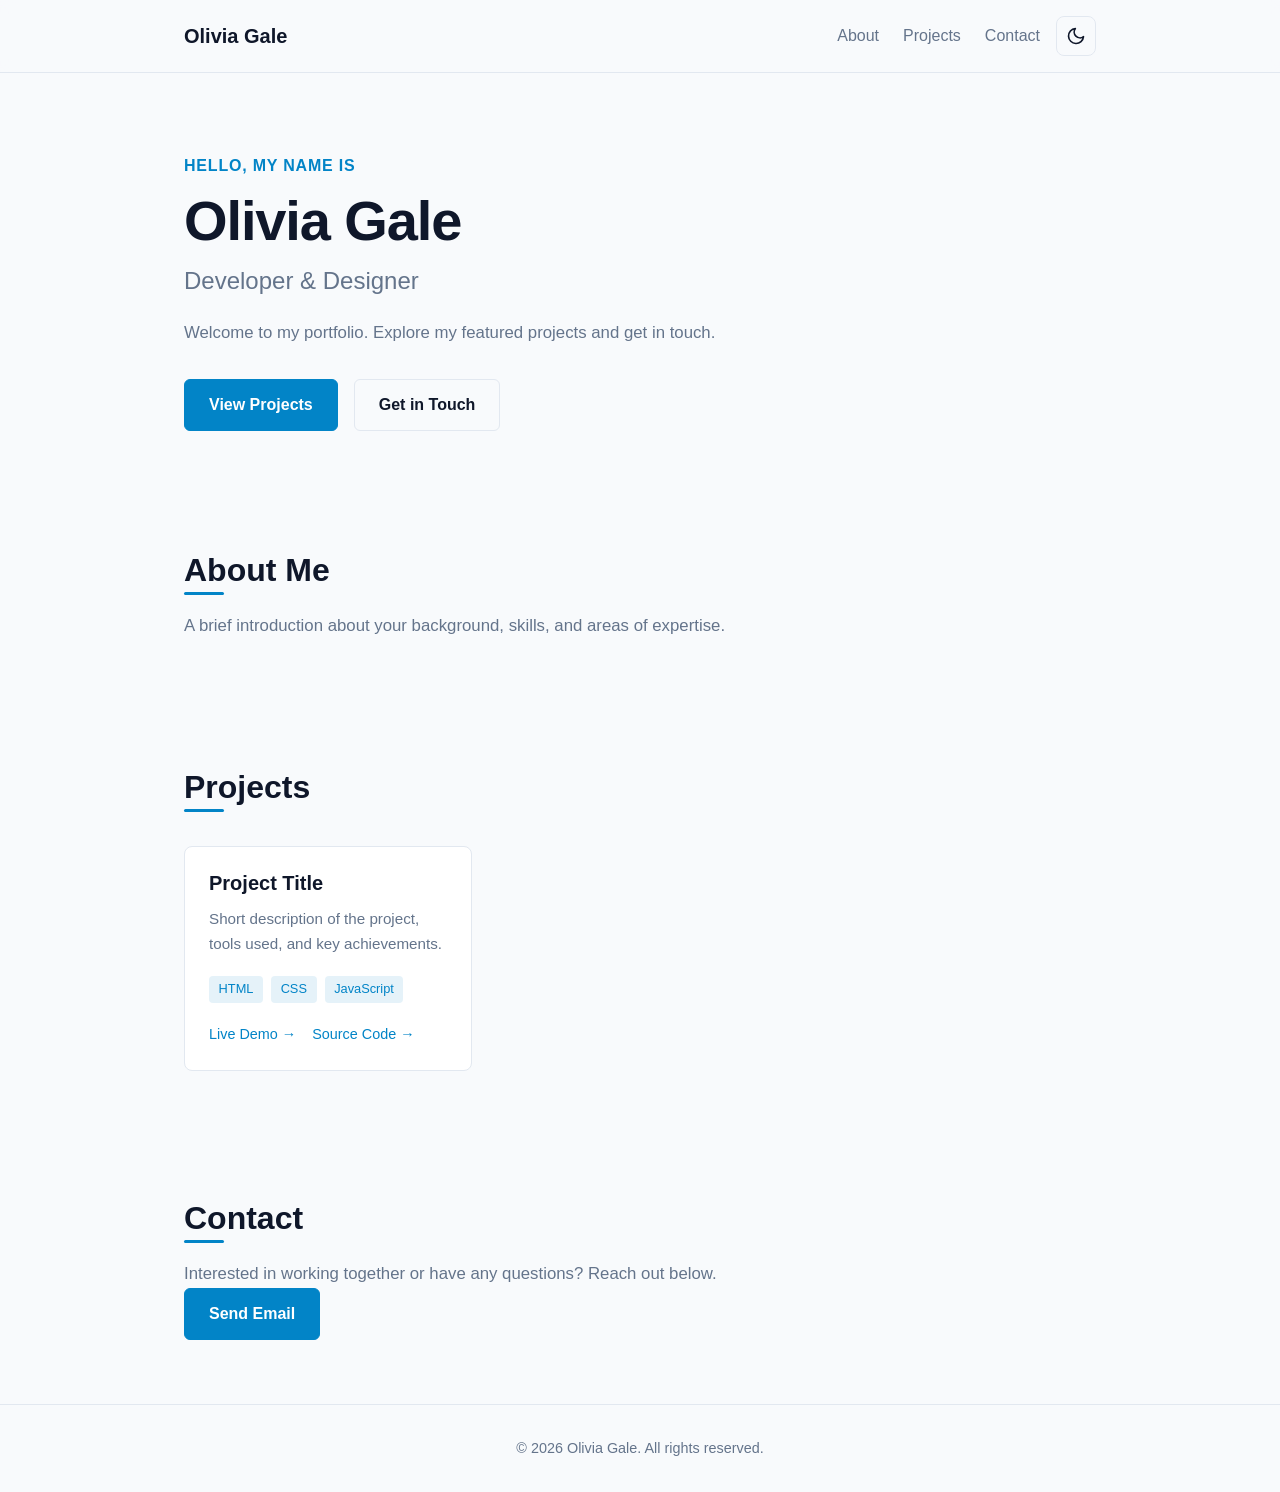
==== index.html @ ab119267 "feat: initial portfolio setup with light mode and responsive mobile design" ====
<!DOCTYPE html>
<html lang="en">
<head>
  <meta charset="UTF-8">
  <meta name="viewport" content="width=device-width, initial-scale=1.0">
  <meta name="description" content="Portfolio of Olivia Gale">
  <title>Olivia Gale | Portfolio</title>
  <link rel="stylesheet" href="css/style.css">
  <script>
    (function() {
      const saved = localStorage.getItem("portfolio-theme");
      if (saved === "light" || (!saved && window.matchMedia("(prefers-color-scheme: light)").matches)) {
        document.documentElement.setAttribute("data-theme", "light");
      }
    })();
  </script>
</head>
<body>
  <header>
    <nav class="nav-container">
      <a href="#" class="brand">Olivia Gale</a>
      <div class="nav-actions">
        <ul id="nav-menu" class="nav-links">
          <li><a href="#about" class="nav-item-link">About</a></li>
          <li><a href="#projects" class="nav-item-link">Projects</a></li>
          <li><a href="#contact" class="nav-item-link">Contact</a></li>
        </ul>
        <button id="theme-toggle" class="theme-toggle" type="button" aria-label="Toggle light and dark theme" title="Toggle theme">
          <!-- Sun icon (shown in dark mode) -->
          <svg class="icon-sun" xmlns="http://www.w3.org/2000/svg" viewBox="0 0 24 24">
            <circle cx="12" cy="12" r="5"></circle>
            <line x1="12" y1="1" x2="12" y2="3"></line>
            <line x1="12" y1="21" x2="12" y2="23"></line>
            <line x1="4.22" y1="4.22" x2="5.64" y2="5.64"></line>
            <line x1="18.36" y1="18.36" x2="19.78" y2="19.78"></line>
            <line x1="1" y1="12" x2="3" y2="12"></line>
            <line x1="21" y1="12" x2="23" y2="12"></line>
            <line x1="4.22" y1="19.78" x2="5.64" y2="18.36"></line>
            <line x1="18.36" y1="5.64" x2="19.78" y2="4.22"></line>
          </svg>
          <!-- Moon icon (shown in light mode) -->
          <svg class="icon-moon" xmlns="http://www.w3.org/2000/svg" viewBox="0 0 24 24">
            <path d="M21 12.79A9 9 0 1 1 11.21 3 7 7 0 0 0 21 12.79z"></path>
          </svg>
        </button>
        <button id="menu-toggle" class="menu-toggle" type="button" aria-label="Toggle navigation menu" aria-expanded="false" aria-controls="nav-menu">
          <span class="hamburger-bar"></span>
          <span class="hamburger-bar"></span>
          <span class="hamburger-bar"></span>
        </button>
      </div>
    </nav>
  </header>

  <main>
    <section id="hero" class="section hero">
      <div class="content-wrapper">
        <p class="eyebrow">Hello, my name is</p>
        <h1>Olivia Gale</h1>
        <p class="tagline">Developer &amp; Designer</p>
        <p class="intro">
          Welcome to my portfolio. Explore my featured projects and get in touch.
        </p>
        <div class="hero-actions">
          <a href="#projects" class="btn btn-primary">View Projects</a>
          <a href="#contact" class="btn btn-secondary">Get in Touch</a>
        </div>
      </div>
    </section>

    <section id="about" class="section">
      <div class="content-wrapper">
        <h2>About Me</h2>
        <p>
          A brief introduction about your background, skills, and areas of expertise.
        </p>
      </div>
    </section>

    <section id="projects" class="section">
      <div class="content-wrapper">
        <h2>Projects</h2>
        <div class="projects-grid">
          <article class="project-card">
            <div class="card-body">
              <h3>Project Title</h3>
              <p>Short description of the project, tools used, and key achievements.</p>
              <div class="tags">
                <span class="tag">HTML</span>
                <span class="tag">CSS</span>
                <span class="tag">JavaScript</span>
              </div>
              <div class="card-links">
                <a href="#" target="_blank" rel="noopener noreferrer">Live Demo &rarr;</a>
                <a href="#" target="_blank" rel="noopener noreferrer">Source Code &rarr;</a>
              </div>
            </div>
          </article>
        </div>
      </div>
    </section>

    <section id="contact" class="section">
      <div class="content-wrapper">
        <h2>Contact</h2>
        <p>Interested in working together or have any questions? Reach out below.</p>
        <a href="mailto:olivia@example.com" class="btn btn-primary">Send Email</a>
      </div>
    </section>
  </main>

  <footer>
    <div class="content-wrapper">
      <p>&copy; <span id="current-year"></span> Olivia Gale. All rights reserved.</p>
    </div>
  </footer>

  <script src="js/main.js"></script>
</body>
</html>
---- css/style.css ----
/* CSS Reset & Variables */
:root {
  --bg-color: #0f172a;
  --header-bg: rgba(15, 23, 42, 0.85);
  --surface-color: #1e293b;
  --surface-hover: #334155;
  --text-main: #f8fafc;
  --text-muted: #94a3b8;
  --primary: #38bdf8;
  --primary-hover: #0ea5e9;
  --btn-primary-text: #0f172a;
  --tag-bg: rgba(56, 189, 248, 0.15);
  --tag-text: #38bdf8;
  --border-color: #334155;
  --font-family: -apple-system, BlinkMacSystemFont, "Segoe UI", Roboto, Oxygen, Ubuntu, Cantarell, "Helvetica Neue", sans-serif;
  --max-width: 960px;
  --transition: 0.2s ease-in-out;
}

[data-theme="light"] {
  --bg-color: #f8fafc;
  --header-bg: rgba(248, 250, 252, 0.85);
  --surface-color: #ffffff;
  --surface-hover: #f1f5f9;
  --text-main: #0f172a;
  --text-muted: #64748b;
  --primary: #0284c7;
  --primary-hover: #0369a1;
  --btn-primary-text: #ffffff;
  --tag-bg: rgba(2, 132, 199, 0.1);
  --tag-text: #0284c7;
  --border-color: #e2e8f0;
}

*, *::before, *::after {
  box-sizing: border-box;
  margin: 0;
  padding: 0;
}

html {
  scroll-behavior: smooth;
}

body {
  font-family: var(--font-family);
  background-color: var(--bg-color);
  color: var(--text-main);
  line-height: 1.6;
  min-height: 100vh;
  display: flex;
  flex-direction: column;
}

/* Typography & Layout */
.content-wrapper {
  width: 100%;
  max-width: var(--max-width);
  margin: 0 auto;
  padding: 0 1.5rem;
}

h1, h2, h3 {
  color: var(--text-main);
  font-weight: 700;
  line-height: 1.2;
}
h1 {
  font-size: clamp(2rem, 6vw, 3.5rem);
  margin-bottom: 0.5rem;
  letter-spacing: -0.02em;
  word-break: break-word;
}

h2 {
  font-size: clamp(1.5rem, 4vw, 2rem);
  margin-bottom: 1.5rem;
  position: relative;
  display: inline-block;
}

h2::after {
  content: "";
  position: absolute;
  bottom: -6px;
  left: 0;
  width: 40px;
  height: 3px;
  background-color: var(--primary);
  border-radius: 2px;
}

p {
  color: var(--text-muted);
  font-size: 1.05rem;
}

a {
  color: var(--primary);
  text-decoration: none;
  transition: color var(--transition);
}

a:hover {
  color: var(--primary-hover);
}

/* Header & Nav */
header {
  position: sticky;
  top: 0;
  background-color: var(--header-bg);
  backdrop-filter: blur(8px);
  border-bottom: 1px solid var(--border-color);
  z-index: 100;
}

.nav-container {
  display: flex;
  justify-content: space-between;
  align-items: center;
  max-width: var(--max-width);
  margin: 0 auto;
  padding: 1rem 1.5rem;
}

.brand {
  font-size: 1.25rem;
  font-weight: 700;
  color: var(--text-main);
}

.nav-links {
  display: flex;
  list-style: none;
  gap: 1.5rem;
}

.nav-links a {
  color: var(--text-muted);
  font-weight: 500;
}

.nav-links a:hover {
  color: var(--primary);
}

/* Sections */
.section {
  padding: 4rem 0;
}

.hero {
  padding: 5rem 0 3.5rem;
}

.eyebrow {
  color: var(--primary);
  font-weight: 600;
  font-size: 1rem;
  letter-spacing: 0.05em;
  text-transform: uppercase;
  margin-bottom: 0.5rem;
}

.tagline {
  font-size: 1.5rem;
  font-weight: 500;
  color: var(--text-muted);
  margin-bottom: 1.25rem;
}

.intro {
  max-width: 600px;
  margin-bottom: 2rem;
}

/* Buttons */
.hero-actions {
  display: flex;
  gap: 1rem;
  flex-wrap: wrap;
}

.btn {
  display: inline-block;
  padding: 0.75rem 1.5rem;
  border-radius: 6px;
  font-weight: 600;
  text-align: center;
  cursor: pointer;
  transition: background-color var(--transition), color var(--transition), border-color var(--transition);
}

.btn-primary {
  background-color: var(--primary);
  color: var(--btn-primary-text);
  border: 1px solid var(--primary);
}

.btn-primary:hover {
  background-color: var(--primary-hover);
  border-color: var(--primary-hover);
  color: var(--btn-primary-text);
}

.btn-secondary {
  background-color: transparent;
  color: var(--text-main);
  border: 1px solid var(--border-color);
}

.btn-secondary:hover {
  background-color: var(--surface-color);
  border-color: var(--text-muted);
  color: var(--text-main);
}

/* Project Cards */
.projects-grid {
  display: grid;
  grid-template-columns: repeat(auto-fill, minmax(280px, 1fr));
  gap: 1.5rem;
  margin-top: 1rem;
}

.project-card {
  background-color: var(--surface-color);
  border: 1px solid var(--border-color);
  border-radius: 8px;
  overflow: hidden;
  transition: transform var(--transition), border-color var(--transition);
}

.project-card:hover {
  transform: translateY(-4px);
  border-color: var(--primary);
}

.card-body {
  padding: 1.5rem;
  display: flex;
  flex-direction: column;
  height: 100%;
}

.card-body h3 {
  font-size: 1.25rem;
  margin-bottom: 0.75rem;
}

.card-body p {
  font-size: 0.95rem;
  flex-grow: 1;
  margin-bottom: 1.25rem;
}

.tags {
  display: flex;
  flex-wrap: wrap;
  gap: 0.5rem;
  margin-bottom: 1.25rem;
}

.tag {
  background-color: var(--tag-bg);
  color: var(--tag-text);
  font-size: 0.8rem;
  padding: 0.2rem 0.6rem;
  border-radius: 4px;
}

.card-links {
  display: flex;
  gap: 1rem;
  font-size: 0.9rem;
  font-weight: 500;
}

/* Footer */
footer {
  margin-top: auto;
  padding: 2rem 0;
  border-top: 1px solid var(--border-color);
  text-align: center;
}

footer p {
  font-size: 0.9rem;
}

/* Theme Toggle Button */
.nav-actions {
  display: flex;
  align-items: center;
  gap: 1rem;
}

.theme-toggle {
  background: transparent;
  border: 1px solid var(--border-color);
  border-radius: 8px;
  width: 40px;
  height: 40px;
  min-width: 40px;
  display: flex;
  align-items: center;
  justify-content: center;
  cursor: pointer;
  color: var(--text-main);
  padding: 0;
  transition: background-color var(--transition), border-color var(--transition), color var(--transition);
}

.theme-toggle:hover {
  background-color: var(--surface-color);
  border-color: var(--primary);
  color: var(--primary);
}

.theme-toggle svg {
  width: 20px;
  height: 20px;
  fill: none;
  stroke: currentColor;
  stroke-width: 2;
  stroke-linecap: round;
  stroke-linejoin: round;
}

/* Display sun when in dark mode, moon when in light mode */
.theme-toggle .icon-sun {
  display: block;
}

.theme-toggle .icon-moon {
  display: none;
}

[data-theme="light"] .theme-toggle .icon-sun {
  display: none;
}

[data-theme="light"] .theme-toggle .icon-moon {
  display: block;
}

/* Mobile Menu Toggle Button (Hamburger) */
.menu-toggle {
  display: none;
  background: transparent;
  border: 1px solid var(--border-color);
  border-radius: 8px;
  width: 40px;
  height: 40px;
  min-width: 40px;
  flex-direction: column;
  justify-content: center;
  align-items: center;
  gap: 5px;
  cursor: pointer;
  padding: 0;
  transition: background-color var(--transition), border-color var(--transition);
}

.menu-toggle:hover {
  background-color: var(--surface-color);
  border-color: var(--primary);
}

.hamburger-bar {
  display: block;
  width: 20px;
  height: 2px;
  background-color: var(--text-main);
  border-radius: 2px;
  transition: transform var(--transition), opacity var(--transition);
}

/* Hamburger to X animation when menu is open */
.menu-toggle[aria-expanded="true"] .hamburger-bar:nth-child(1) {
  transform: translateY(7px) rotate(45deg);
}

.menu-toggle[aria-expanded="true"] .hamburger-bar:nth-child(2) {
  opacity: 0;
}

.menu-toggle[aria-expanded="true"] .hamburger-bar:nth-child(3) {
  transform: translateY(-7px) rotate(-45deg);
}

/* Responsive Breakpoints */
@media (max-width: 768px) {
  .nav-container {
    padding: 0.875rem 1.25rem;
  }

  .menu-toggle {
    display: flex;
  }

  .nav-links {
    position: absolute;
    top: 100%;
    left: 0;
    right: 0;
    flex-direction: column;
    background-color: var(--surface-color);
    border-bottom: 1px solid var(--border-color);
    padding: 1.25rem 1.5rem;
    gap: 1.25rem;
    box-shadow: 0 10px 25px -5px rgba(0, 0, 0, 0.25);
    opacity: 0;
    visibility: hidden;
    transform: translateY(-8px);
    transition: opacity var(--transition), transform var(--transition), visibility var(--transition);
  }

  .nav-links.is-active {
    opacity: 1;
    visibility: visible;
    transform: translateY(0);
  }

  .nav-links a {
    display: block;
    padding: 0.5rem 0;
    font-size: 1.1rem;
  }

  .hero {
    padding: 3.5rem 0 2.5rem;
  }

  .tagline {
    font-size: 1.25rem;
  }

  .section {
    padding: 3rem 0;
  }

  .projects-grid {
    grid-template-columns: 1fr;
    gap: 1.25rem;
  }

  .hero-actions {
    flex-direction: column;
    width: 100%;
  }

  .hero-actions .btn {
    width: 100%;
    text-align: center;
  }
}

@media (max-width: 480px) {
  .content-wrapper {
    padding: 0 1rem;
  }

  .nav-container {
    padding: 0.75rem 1rem;
  }

  .brand {
    font-size: 1.1rem;
  }

  .nav-actions {
    gap: 0.5rem;
  }

  .card-body {
    padding: 1.25rem;
  }

  .card-links {
    flex-direction: column;
    gap: 0.75rem;
  }
}
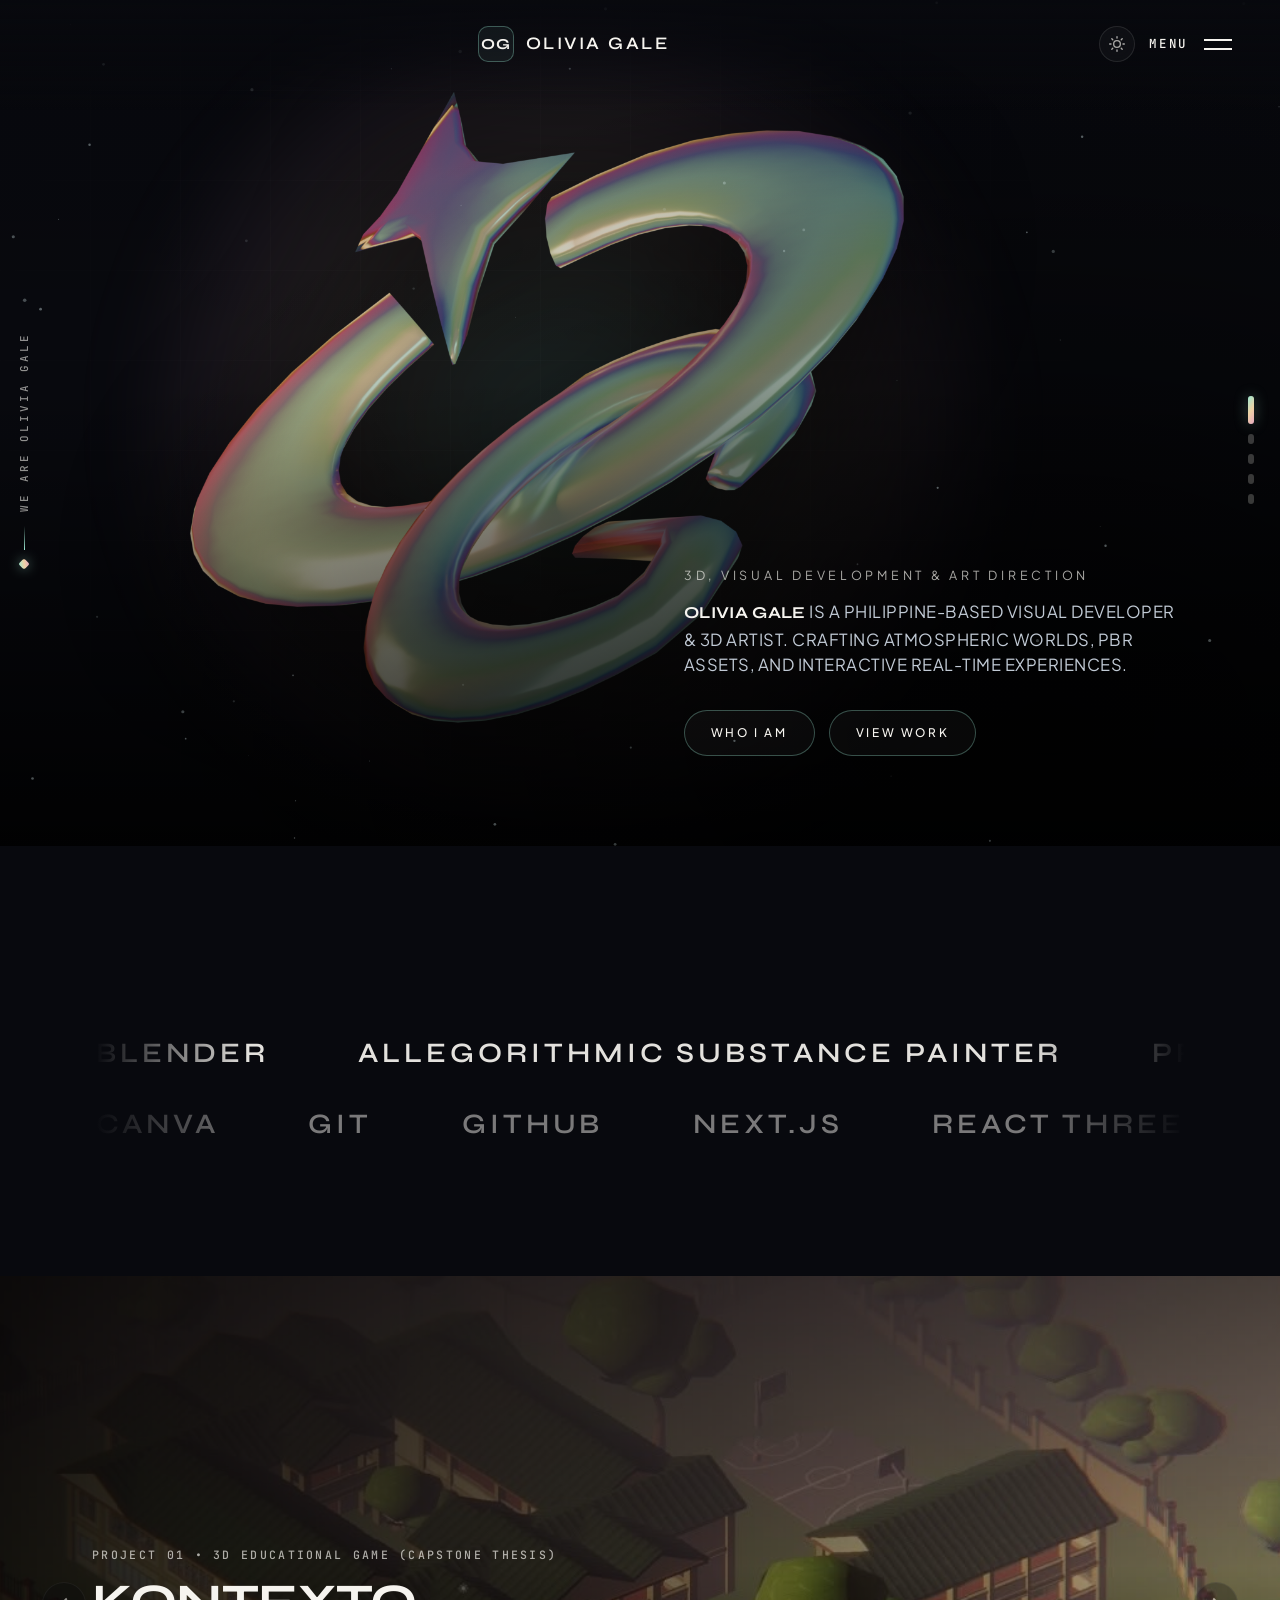
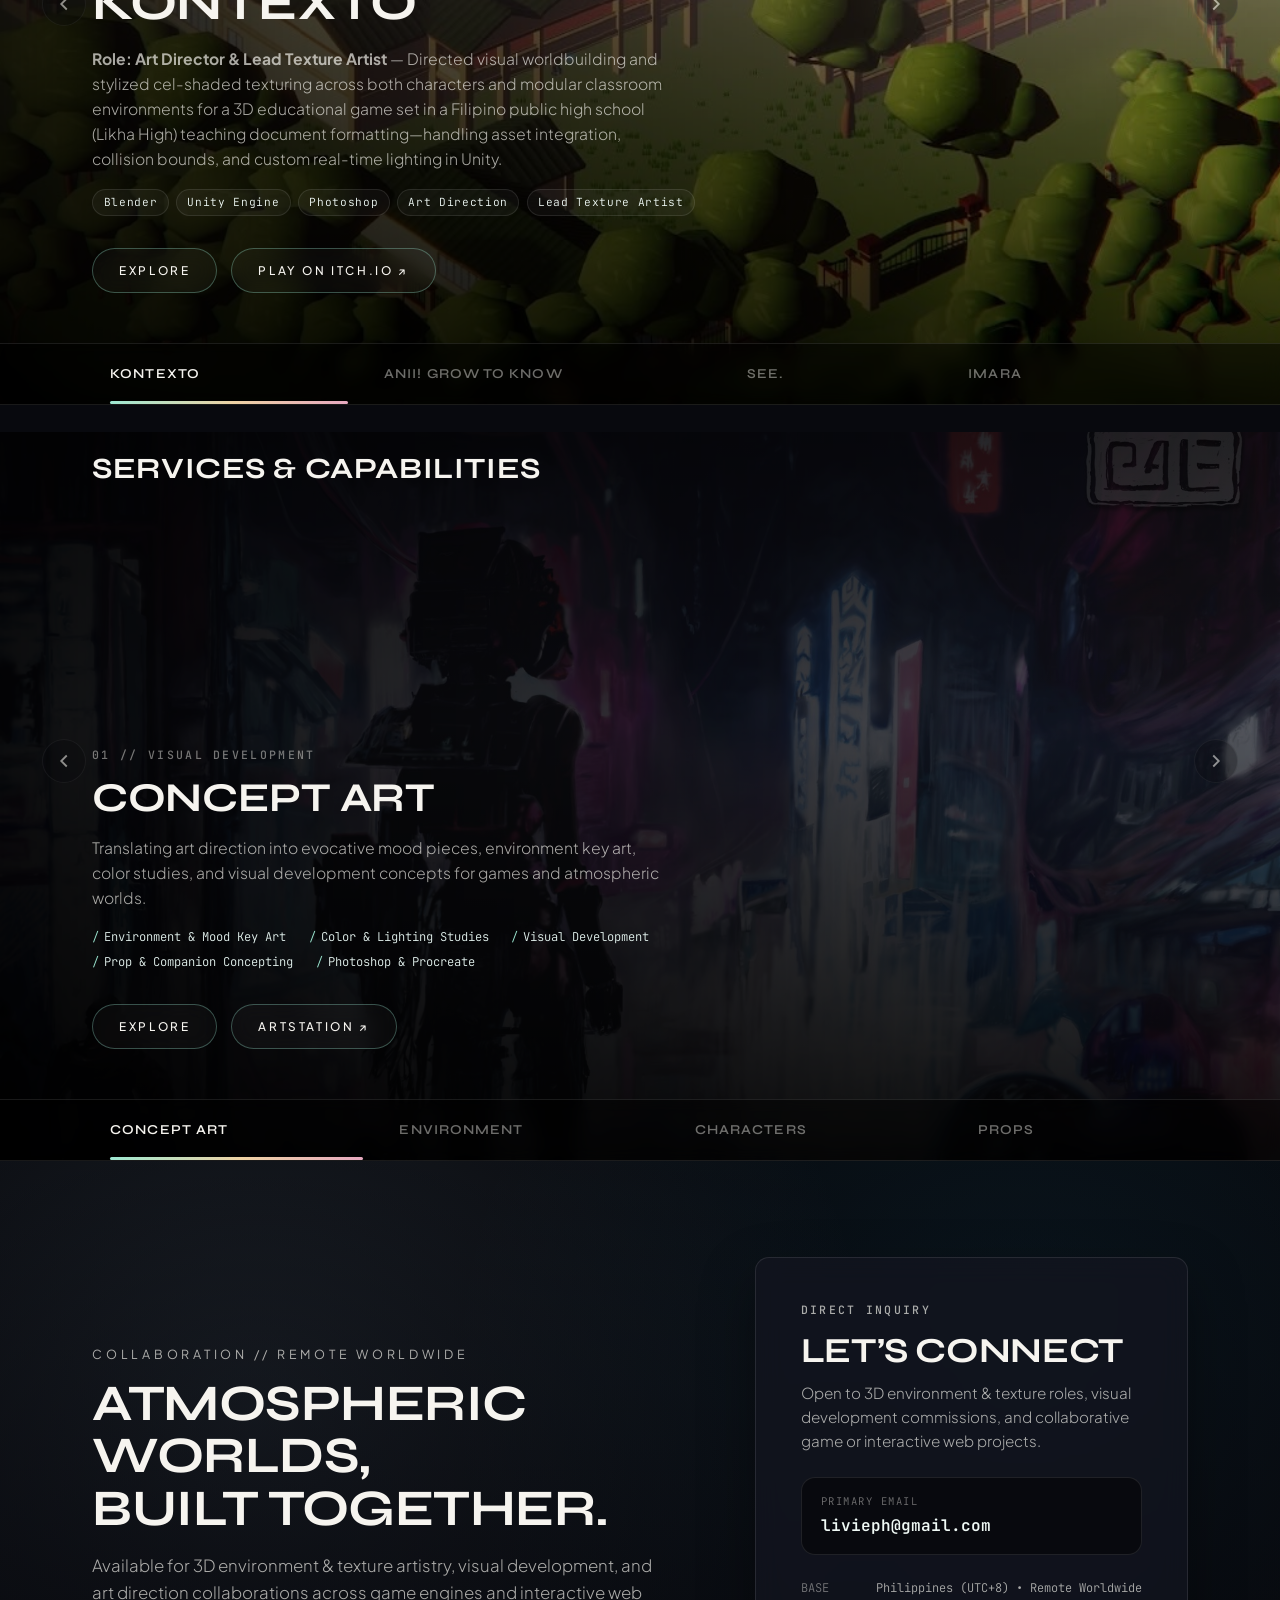
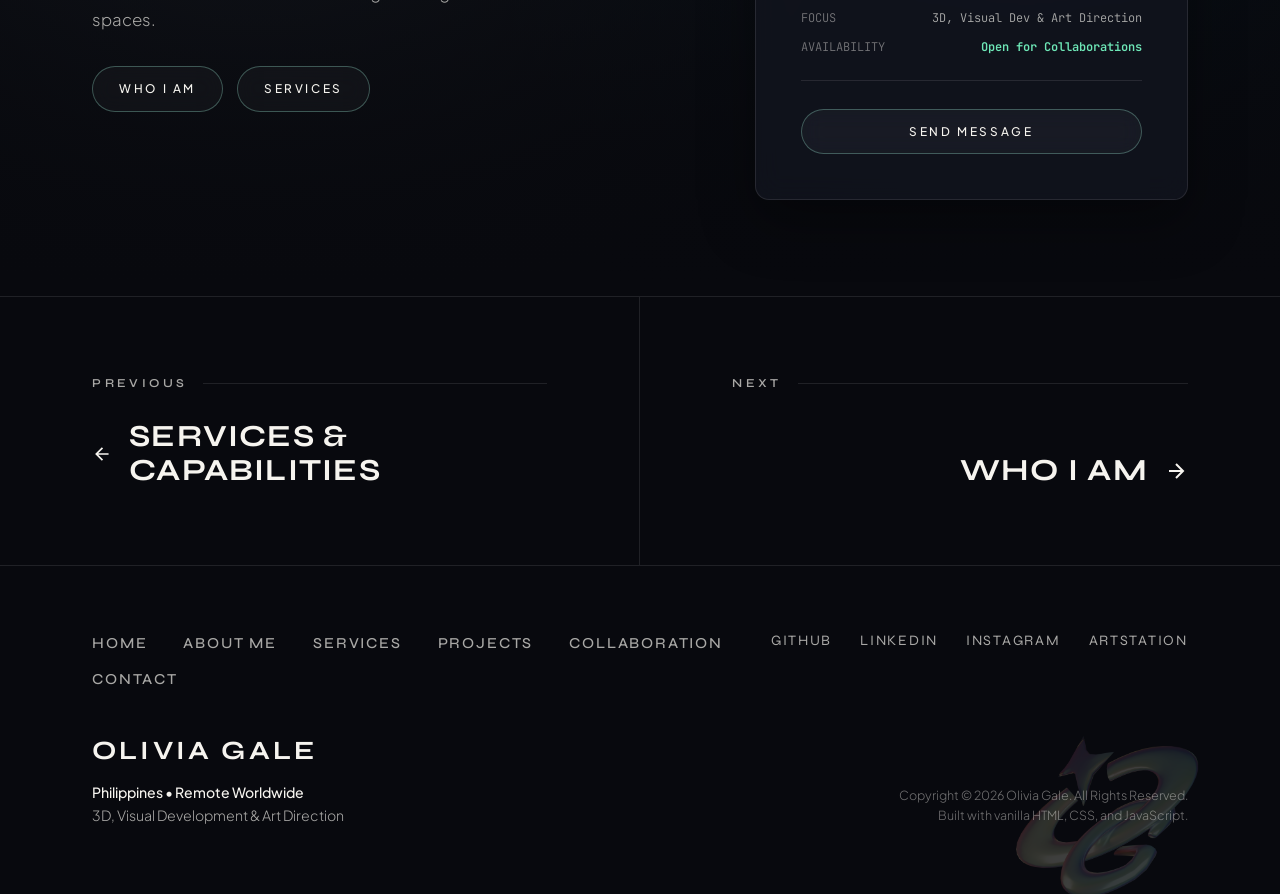
==== commit 218fdb6a: "feat: complete portfolio layout, projects, services, and about pages" ====
--- a/index.html
+++ b/index.html
@@ -2,32 +2,51 @@
 <html lang="en">
 <head>
   <meta charset="UTF-8">
-  <meta name="viewport" content="width=device-width, initial-scale=1.0">
-  <meta name="description" content="Portfolio of Olivia Gale">
-  <title>Olivia Gale | Portfolio</title>
+  <meta name="viewport" content="width=device-width, initial-scale=1.0, viewport-fit=cover">
+  <meta name="description" content="Olivia Gale is a Philippine-based Visual Developer &amp; 3D Artist crafting atmospheric worlds, PBR assets, and interactive real-time experiences.">
+  <title>Olivia Gale | 3D, Visual Development &amp; Art Direction</title>
+  <link rel="preconnect" href="https://fonts.googleapis.com">
+  <link rel="preconnect" href="https://fonts.gstatic.com" crossorigin>
+  <link href="https://fonts.googleapis.com/css2?family=JetBrains+Mono:wght@400;500;600&family=Plus+Jakarta+Sans:wght@300;400;500;600;700&family=Syne:wght@500;600;700;800&display=swap" rel="stylesheet">
   <link rel="stylesheet" href="css/style.css">
   <script>
-    (function() {
-      const saved = localStorage.getItem("portfolio-theme");
-      if (saved === "light" || (!saved && window.matchMedia("(prefers-color-scheme: light)").matches)) {
+    (function () {
+      var saved = localStorage.getItem("portfolio-theme");
+      if (saved === "light") {
         document.documentElement.setAttribute("data-theme", "light");
       }
     })();
   </script>
 </head>
 <body>
-  <header>
-    <nav class="nav-container">
-      <a href="#" class="brand">Olivia Gale</a>
-      <div class="nav-actions">
-        <ul id="nav-menu" class="nav-links">
-          <li><a href="#about" class="nav-item-link">About</a></li>
-          <li><a href="#projects" class="nav-item-link">Projects</a></li>
-          <li><a href="#contact" class="nav-item-link">Contact</a></li>
-        </ul>
-        <button id="theme-toggle" class="theme-toggle" type="button" aria-label="Toggle light and dark theme" title="Toggle theme">
-          <!-- Sun icon (shown in dark mode) -->
-          <svg class="icon-sun" xmlns="http://www.w3.org/2000/svg" viewBox="0 0 24 24">
+  <!-- Top-down atmospheric header gradient -->
+  <div class="header-gradient" aria-hidden="true"></div>
+
+  <!-- Left Vertical Page Decorator (Pixel Mafia signature chrome) -->
+  <div class="page-decorator blend-mode--difference" aria-hidden="true">
+    <div class="scroll-icon-indicator">
+      <div class="scroll-icon-mouse"></div>
+      <div class="scroll-arrow-line"></div>
+    </div>
+    <div class="scroll-indicator-label" id="page-decorator-label">WE ARE OLIVIA GALE</div>
+  </div>
+
+  <!-- Right Vertical Scroll Marker Rail (auto-populated from [anchor-name]) -->
+  <nav class="scroll-marker-block blend-mode--difference" id="scroll-marker-block" aria-label="Section scroll markers"></nav>
+
+  <!-- Fixed Minimal Top Navigation Bar -->
+  <header class="nav-bar" role="banner">
+    <div class="nav-bar-container">
+      <div class="menu-fader" aria-hidden="true"></div>
+
+      <a href="#hero" class="brand-link" aria-label="Olivia Gale Home">
+        <span class="brand-mark">OG</span>
+        <span class="brand-wordmark">OLIVIA GALE</span>
+      </a>
+
+      <div class="nav-right-controls">
+        <button id="theme-toggle" class="theme-toggle" type="button" aria-label="Toggle light or dark theme" title="Toggle theme">
+          <svg class="icon-sun" xmlns="http://www.w3.org/2000/svg" width="16" height="16" viewBox="0 0 24 24" fill="none" stroke="currentColor" stroke-width="2" stroke-linecap="round" stroke-linejoin="round" aria-hidden="true">
             <circle cx="12" cy="12" r="5"></circle>
             <line x1="12" y1="1" x2="12" y2="3"></line>
             <line x1="12" y1="21" x2="12" y2="23"></line>
@@ -38,82 +57,641 @@
             <line x1="4.22" y1="19.78" x2="5.64" y2="18.36"></line>
             <line x1="18.36" y1="5.64" x2="19.78" y2="4.22"></line>
           </svg>
-          <!-- Moon icon (shown in light mode) -->
-          <svg class="icon-moon" xmlns="http://www.w3.org/2000/svg" viewBox="0 0 24 24">
+          <svg class="icon-moon" xmlns="http://www.w3.org/2000/svg" width="16" height="16" viewBox="0 0 24 24" fill="none" stroke="currentColor" stroke-width="2" stroke-linecap="round" stroke-linejoin="round" aria-hidden="true">
             <path d="M21 12.79A9 9 0 1 1 11.21 3 7 7 0 0 0 21 12.79z"></path>
           </svg>
         </button>
-        <button id="menu-toggle" class="menu-toggle" type="button" aria-label="Toggle navigation menu" aria-expanded="false" aria-controls="nav-menu">
-          <span class="hamburger-bar"></span>
-          <span class="hamburger-bar"></span>
-          <span class="hamburger-bar"></span>
+
+        <button id="menu-toggle" class="nav-menu-button" type="button" aria-expanded="false" aria-controls="nav-drawer" aria-label="Toggle navigation menu">
+          <span class="preamble label-menu">MENU</span>
+          <span class="menu-icon-bars" aria-hidden="true">
+            <span class="menu-bar-line top"></span>
+            <span class="menu-bar-line bottom"></span>
+          </span>
         </button>
       </div>
+    </div>
+  </header>
+
+  <!-- Right Slide-Out Navigation Drawer (with expandable Services & Projects sub-menus) -->
+  <div id="nav-drawer" class="nav-drawer" aria-hidden="true">
+    <div class="drawer-backdrop" id="drawer-backdrop"></div>
+    <nav class="menu-bar" aria-label="Primary Navigation">
+      <div class="menu-bg-artwork" aria-hidden="true"></div>
+      <div class="menu-container">
+        <ul class="navigation-list">
+          <li class="nav-list-item">
+            <a href="#hero" class="main-nav-link drawer-jump">Home</a>
+          </li>
+          <li class="nav-list-item">
+            <a href="about.html" class="main-nav-link drawer-jump">About Me</a>
+          </li>
+          <li class="nav-list-item has-subnav">
+            <div class="nav-accordion-row">
+              <a href="#services" class="main-nav-link drawer-jump">Services</a>
+              <button type="button" class="accordion-toggle" aria-expanded="false" aria-label="Toggle services submenu">
+                <svg width="14" height="14" viewBox="0 0 24 24" fill="none" stroke="currentColor" stroke-width="2.5"><path d="M6 9l6 6 6-6"/></svg>
+              </button>
+            </div>
+            <ul class="subnav-list">
+              <li><button type="button" class="sub-nav-item" data-target-section="#services" data-service-slide="0">Concept Art</button></li>
+              <li><button type="button" class="sub-nav-item" data-target-section="#services" data-service-slide="1">Environment</button></li>
+              <li><button type="button" class="sub-nav-item" data-target-section="#services" data-service-slide="2">Characters</button></li>
+              <li><button type="button" class="sub-nav-item" data-target-section="#services" data-service-slide="3">Props</button></li>
+            </ul>
+          </li>
+          <li class="nav-list-item has-subnav">
+            <div class="nav-accordion-row">
+              <a href="#projects" class="main-nav-link drawer-jump">Projects</a>
+              <button type="button" class="accordion-toggle" aria-expanded="false" aria-label="Toggle projects submenu">
+                <svg width="14" height="14" viewBox="0 0 24 24" fill="none" stroke="currentColor" stroke-width="2.5"><path d="M6 9l6 6 6-6"/></svg>
+              </button>
+            </div>
+            <ul class="subnav-list">
+              <li><button type="button" class="sub-nav-item" data-target-section="#projects" data-project-slide="0">KonTEXTO</button></li>
+              <li><button type="button" class="sub-nav-item" data-target-section="#projects" data-project-slide="1">Anii! Grow To Know</button></li>
+              <li><button type="button" class="sub-nav-item" data-target-section="#projects" data-project-slide="2">See.</button></li>
+              <li><button type="button" class="sub-nav-item" data-target-section="#projects" data-project-slide="3">IMARA</button></li>
+            </ul>
+          </li>
+          <li class="nav-list-item">
+            <a href="#contact" class="main-nav-link drawer-jump">Collaboration</a>
+          </li>
+          <li class="nav-list-item">
+            <a href="#contact" class="main-nav-link drawer-jump">Contact</a>
+          </li>
+        </ul>
+
+        <div class="nav-socmed">
+          <div class="preamble nav-menu-socmed">Connect with me</div>
+          <div class="socmed-group on-menu">
+            <a href="https://github.com/owleaveyah" target="_blank" rel="noopener noreferrer" class="nav-socmed-link" aria-label="GitHub">GitHub</a>
+            <a href="https://www.linkedin.com/in/olivia-gale-gerochi-4aab9029a/" target="_blank" rel="noopener noreferrer" class="nav-socmed-link" aria-label="LinkedIn">LinkedIn</a>
+            <a href="https://www.instagram.com/livie.gale/" target="_blank" rel="noopener noreferrer" class="nav-socmed-link" aria-label="Instagram">Instagram</a>
+            <a href="https://www.artstation.com/gnocchi_gerochi6" target="_blank" rel="noopener noreferrer" class="nav-socmed-link" aria-label="ArtStation">ArtStation</a>
+          </div>
+        </div>
+      </div>
     </nav>
-  </header>
+  </div>
 
   <main>
-    <section id="hero" class="section hero">
-      <div class="content-wrapper">
-        <p class="eyebrow">Hello, my name is</p>
-        <h1>Olivia Gale</h1>
-        <p class="tagline">Developer &amp; Designer</p>
-        <p class="intro">
-          Welcome to my portfolio. Explore my featured projects and get in touch.
-        </p>
-        <div class="hero-actions">
-          <a href="#projects" class="btn btn-primary">View Projects</a>
-          <a href="#contact" class="btn btn-secondary">Get in Touch</a>
+    <!-- =====================================================================
+         FOLD 1: HERO / FIRST FOLD (.panel.pm-type)
+         ===================================================================== -->
+    <section id="hero" anchor-name="We Are Olivia Gale" class="panel pm-type">
+      <canvas id="hero-particles" class="hero-particles" aria-hidden="true"></canvas>
+
+      <!-- Sculptural 3D OG Centerpiece Artwork -->
+      <div class="hero-backdrop-art" aria-hidden="true">
+        <div class="hero-glow-orb"></div>
+        <div class="hero-grid-overlay"></div>
+        <img src="images/og-hero.png" alt="" class="hero-bg-artwork" decoding="async">
+        <div class="hero-scrim"></div>
+      </div>
+
+      <!-- Lower-right Editorial Intro Block (matches Pixel Mafia first fold) -->
+      <div class="section-heading-block--firstfold home-first-fold-content">
+        <div class="preamble home">3D, VISUAL DEVELOPMENT &amp; ART DIRECTION</div>
+        <h1 class="pullouts medium home-intro-block">
+          <strong>OLIVIA GALE</strong> IS A PHILIPPINE-BASED VISUAL DEVELOPER &amp; 3D ARTIST. CRAFTING ATMOSPHERIC WORLDS, PBR ASSETS, AND INTERACTIVE REAL-TIME EXPERIENCES.
+        </h1>
+        <div class="hero-btn-group">
+          <a href="about.html" class="btn link-button who-we-are">
+            <span>Who I am</span>
+          </a>
+          <a href="#projects" class="btn link-button secondary-wipe">
+            <span>View work</span>
+          </a>
         </div>
       </div>
     </section>
 
-    <section id="about" class="section">
-      <div class="content-wrapper">
-        <h2>About Me</h2>
-        <p>
-          A brief introduction about your background, skills, and areas of expertise.
-        </p>
+    <!-- =====================================================================
+         FOLD 2: TOOLKIT & TECHNOLOGIES DUAL-ROW CAROUSEL (.partners)
+         ===================================================================== -->
+    <section id="toolkit" anchor-name="Core Toolkit" class="panel landscape-panel partners" aria-label="Core Toolkit and Stack">
+      <div class="base-grid home-partners">
+        <div class="section-heading-block partner-heading">
+          <div class="preamble title center">Core Toolkit &amp; Stack</div>
+          <p class="toolkit-subcaption">
+            <strong>Primary:</strong> Blender, Allegorithmic Substance Painter, Procreate &amp; 2D Illustration (Photoshop, GIMP) &nbsp;&bull;&nbsp; <strong>Foundational / Novice Pipelines:</strong> Unreal Engine 5, Autodesk Maya, Unity Engine &amp; Interactive Web
+          </p>
+        </div>
+      </div>
+
+      <div class="section-logo-carousel">
+        <div class="gradient-fade left" aria-hidden="true"></div>
+        <div class="gradient-fade right" aria-hidden="true"></div>
+
+        <!-- Top Carousel Row (3D, Engines & Visual Dev) -->
+        <div class="partners-carousel-track track-top">
+          <div class="partners-carousel-row">
+            <span class="partner-item partner-primary">BLENDER</span>
+            <span class="partner-item partner-primary">ALLEGORITHMIC SUBSTANCE PAINTER</span>
+            <span class="partner-item partner-primary">PROCREATE</span>
+            <span class="partner-item partner-primary">ADOBE PHOTOSHOP</span>
+            <span class="partner-item partner-primary">GIMP</span>
+            <span class="partner-item">UNREAL ENGINE 5</span>
+            <span class="partner-item">AUTODESK MAYA</span>
+            <span class="partner-item">UNITY ENGINE</span>
+          </div>
+          <div class="partners-carousel-row" aria-hidden="true">
+            <span class="partner-item partner-primary">BLENDER</span>
+            <span class="partner-item partner-primary">ALLEGORITHMIC SUBSTANCE PAINTER</span>
+            <span class="partner-item partner-primary">PROCREATE</span>
+            <span class="partner-item partner-primary">ADOBE PHOTOSHOP</span>
+            <span class="partner-item partner-primary">GIMP</span>
+            <span class="partner-item">UNREAL ENGINE 5</span>
+            <span class="partner-item">AUTODESK MAYA</span>
+            <span class="partner-item">UNITY ENGINE</span>
+          </div>
+        </div>
+
+        <!-- Bottom Carousel Row (Design, Version Control & Interactive Web) -->
+        <div class="partners-carousel-track track-bottom">
+          <div class="partners-carousel-row">
+            <span class="partner-item">CANVA</span>
+            <span class="partner-item">GIT</span>
+            <span class="partner-item">GITHUB</span>
+            <span class="partner-item">NEXT.JS</span>
+            <span class="partner-item">REACT THREE FIBER / THREE.JS</span>
+            <span class="partner-item">TAILWIND CSS</span>
+            <span class="partner-item">HTML / CSS / JAVASCRIPT</span>
+          </div>
+          <div class="partners-carousel-row" aria-hidden="true">
+            <span class="partner-item">CANVA</span>
+            <span class="partner-item">GIT</span>
+            <span class="partner-item">GITHUB</span>
+            <span class="partner-item">NEXT.JS</span>
+            <span class="partner-item">REACT THREE FIBER / THREE.JS</span>
+            <span class="partner-item">TAILWIND CSS</span>
+            <span class="partner-item">HTML / CSS / JAVASCRIPT</span>
+          </div>
+        </div>
       </div>
     </section>
 
-    <section id="projects" class="section">
-      <div class="content-wrapper">
-        <h2>Projects</h2>
-        <div class="projects-grid">
-          <article class="project-card">
-            <div class="card-body">
-              <h3>Project Title</h3>
-              <p>Short description of the project, tools used, and key achievements.</p>
-              <div class="tags">
-                <span class="tag">HTML</span>
-                <span class="tag">CSS</span>
-                <span class="tag">JavaScript</span>
-              </div>
-              <div class="card-links">
-                <a href="#" target="_blank" rel="noopener noreferrer">Live Demo &rarr;</a>
-                <a href="#" target="_blank" rel="noopener noreferrer">Source Code &rarr;</a>
+    <!-- =====================================================================
+         FOLD 3: PROJECTS TRANSITION FOLD + FULL-BLEED SHOWCASE SLIDER
+         ===================================================================== -->
+    <div id="projects" anchor-name="Our Projects" class="panel showcase-transition-fold">
+      <div class="base-grid">
+        <div class="section-heading-block showcase">
+          <h2 class="slider-heading medium showcase-pullout-block"><strong>Featured Projects</strong></h2>
+        </div>
+      </div>
+    </div>
+
+    <section class="showcase-slider" aria-label="Featured Projects Showcase">
+      <div class="panel contraint--landscape-ratio showcase-panel" id="project-slider-root" tabindex="0">
+
+        <!-- Large Left/Right Hit-Area Arrows -->
+        <button type="button" class="slider-large-hit-area--left alternate" id="project-prev" aria-label="Previous project">
+          <span class="slider-arrow left">
+            <svg width="22" height="22" viewBox="0 0 24 24" fill="none" stroke="currentColor" stroke-width="2"><path d="M15 18l-6-6 6-6"/></svg>
+          </span>
+        </button>
+        <button type="button" class="slider-large-hit-area--right alternate" id="project-next" aria-label="Next project">
+          <span class="slider-arrow right">
+            <svg width="22" height="22" viewBox="0 0 24 24" fill="none" stroke="currentColor" stroke-width="2"><path d="M9 18l6-6-6-6"/></svg>
+          </span>
+        </button>
+
+        <!-- Full-Bleed Slides Track -->
+        <div class="slider-panel-plane projects-slider">
+          <div class="slider-panels-3d-plane" id="project-deck">
+
+            <!-- Project Slide 1 -->
+            <article class="_3d-pane project-pane theme-kontexto active" data-index="0">
+              <img src="images/kontexto-showcase.jpg" alt="KonTEXTO 3D cel-shaded Likha High campus environment in Unity" class="pane-bg-photo" decoding="async">
+              <div class="slider-fader left-weighted"></div>
+              <div class="showcase-landing-title">
+                <div class="base-grid slider-projects-content">
+                  <div class="showcase-landing-title-block">
+                    <div class="preamble centered projects-preamble">PROJECT 01 &bull; 3D EDUCATIONAL GAME (CAPSTONE THESIS)</div>
+                    <h3 class="base-heading section-heading project-slider-heading">KonTEXTO</h3>
+                    <p class="project-slide-summary">
+                      <strong>Role: Art Director &amp; Lead Texture Artist</strong> &mdash; Directed visual worldbuilding and stylized cel-shaded texturing across both characters and modular classroom environments for a 3D educational game set in a Filipino public high school (Likha High) teaching document formatting&mdash;handling asset integration, collision bounds, and custom real-time lighting in Unity.
+                    </p>
+                    <div class="project-slide-tags">
+                      <span>Blender</span><span>Unity Engine</span><span>Photoshop</span><span>Art Direction</span><span>Lead Texture Artist</span>
+                    </div>
+                    <div class="project-slide-actions">
+                      <a href="projects/kontexto.html" class="btn link-button add-spacer">
+                        <span>Explore</span>
+                      </a>
+                      <a href="https://kirubiisfyne.itch.io/kontexto" target="_blank" rel="noopener noreferrer" class="btn link-button add-spacer">
+                        <span>Play on itch.io &#x2197;</span>
+                      </a>
+                    </div>
+                  </div>
+                </div>
+              </div>
+            </article>
+
+            <!-- Project Slide 2 -->
+            <article class="_3d-pane project-pane theme-anii" data-index="1">
+              <img src="images/anii-showcase.jpg" alt="Anii! Grow To Know stylized cozy farming game in Unity" class="pane-bg-photo" decoding="async">
+              <div class="slider-fader left-weighted"></div>
+              <div class="showcase-landing-title">
+                <div class="base-grid slider-projects-content">
+                  <div class="showcase-landing-title-block">
+                    <div class="preamble centered projects-preamble">PROJECT 02 &bull; INTERACTIVE FARMING &amp; EDUCATIONAL GAME (HACKATHON BUILD)</div>
+                    <h3 class="base-heading section-heading project-slider-heading">Anii! Grow To Know</h3>
+                    <p class="project-slide-summary">
+                      <strong>Role: Art Director &amp; Project Hustler</strong> &mdash; Led visual direction, environment/prop aesthetics, and startup pitch/product strategy as the team&rsquo;s Art Director and Hustler during a rapid hackathon sprint&mdash;shaping the cozy agricultural theme, scoping an executable MVP.
+                    </p>
+                    <div class="project-slide-tags">
+                      <span>Blender</span><span>Unity Engine</span><span>Adobe Photoshop</span><span>Procreate</span><span>Art Direction</span>
+                    </div>
+                    <div class="project-slide-actions">
+                      <a href="projects/anii-grow-to-know.html" class="btn link-button add-spacer">
+                        <span>Explore</span>
+                      </a>
+                      <a href="https://kirubiisfyne.itch.io/anii-grow-to-know" target="_blank" rel="noopener noreferrer" class="btn link-button add-spacer">
+                        <span>Play on itch.io &#x2197;</span>
+                      </a>
+                    </div>
+                  </div>
+                </div>
+              </div>
+            </article>
+
+            <!-- Project Slide 3 -->
+            <article class="_3d-pane project-pane theme-see" data-index="2">
+              <div class="pane-visual-stage pane-cover-stage" aria-hidden="true">
+                <div class="stage-glow see-sunset-glow"></div>
+                <div class="cover-jewel-frame">
+                  <img src="images/see-cover.jpg" alt="See. PS1 jewel-case game cover art">
+                </div>
+              </div>
+              <div class="slider-fader left-weighted"></div>
+              <div class="showcase-landing-title">
+                <div class="base-grid slider-projects-content">
+                  <div class="showcase-landing-title-block">
+                    <div class="preamble centered projects-preamble">PROJECT 03 &bull; RETRO-3D PSYCHOLOGICAL GAME (FINAL PROJECT)</div>
+                    <h3 class="base-heading section-heading project-slider-heading">See.</h3>
+                    <p class="project-slide-summary">
+                      <strong>Role: 3D Artist, Character &amp; Environment Texturing</strong> &mdash; Co-developed a PS1-inspired psychological narrative game (Group See / Ukiyo) following protagonist Hiromi across surreal transitioning spaces between a fisheries college campus and a hospital ward&mdash;designing and texturing low-poly character variants (College Girl Hiromi &amp; Hospital Patient Hiromi), modular architectural hallways, and atmospheric lighting scenes in Blender.
+                    </p>
+                    <div class="project-slide-tags">
+                      <span>Blender</span><span>GIMP</span><span>Allegorithmic Substance Painter</span><span>Character &amp; Env Texturing</span>
+                    </div>
+                    <div class="project-slide-actions">
+                      <a href="projects/see.html" class="btn link-button add-spacer">
+                        <span>Explore</span>
+                      </a>
+                    </div>
+                  </div>
+                </div>
+              </div>
+            </article>
+
+            <!-- Project Slide 4 -->
+            <article class="_3d-pane project-pane theme-imara" data-index="3">
+              <img src="images/imara-showcase.jpg" alt="IMARA atmospheric concept art overlooking a flooded post-deluge skyline" class="pane-bg-photo imara-bg-photo" decoding="async">
+              <div class="slider-fader left-weighted"></div>
+              <div class="showcase-landing-title">
+                <div class="base-grid slider-projects-content">
+                  <div class="showcase-landing-title-block">
+                    <div class="preamble centered projects-preamble">PROJECT 04 &bull; ATMOSPHERIC SCI-FI ADVENTURE (IN DEVELOPMENT)</div>
+                    <h3 class="base-heading section-heading project-slider-heading">IMARA</h3>
+                    <p class="project-slide-summary">
+                      <strong>Role: Creator, Visual Developer &amp; 3D Environment Artist</strong> &mdash; Developing an atmospheric post-deluge sci-fi adventure set in a submerged futuristic Philippine archipelago&mdash;spanning flooded vertical stilt slums (Ang Taas) and the lantern-lit canals of a sunken Binondo district. Leading end-to-end visual worldbuilding, modular architectural kit planning, hero companion drone (Datu) concepting, and real-time Lumen lighting in Unreal Engine 5.
+                    </p>
+                    <div class="project-slide-tags">
+                      <span>Unreal Engine 5</span><span>Blender</span><span>Adobe Photoshop</span><span>Lumen Lighting</span><span>Active Solo Vertical Slice</span>
+                    </div>
+                    <div class="project-slide-actions">
+                      <a href="projects/imara.html" class="btn link-button add-spacer">
+                        <span>Explore</span>
+                      </a>
+                    </div>
+                  </div>
+                </div>
+              </div>
+            </article>
+
+          </div>
+        </div>
+
+        <!-- Bottom Horizontal Tab Bar (.panel-selection.showcase) -->
+        <div class="panel-selection showcase">
+          <div class="panel-selection-container showcase-tabs" id="projects-selection" role="tablist" aria-label="Select featured project">
+            <button type="button" class="expertise-selection-item tab-item active" role="tab" aria-selected="true" data-slide="0">KonTEXTO</button>
+            <button type="button" class="expertise-selection-item tab-item" role="tab" aria-selected="false" data-slide="1">Anii! Grow To Know</button>
+            <button type="button" class="expertise-selection-item tab-item" role="tab" aria-selected="false" data-slide="2">See.</button>
+            <button type="button" class="expertise-selection-item tab-item" role="tab" aria-selected="false" data-slide="3">IMARA</button>
+          </div>
+        </div>
+
+      </div>
+    </section>
+
+    <!-- =====================================================================
+         FOLD 4: SERVICES TRANSITION FOLD + FULL-BLEED EXPERTISE SLIDER
+         ===================================================================== -->
+    <div id="services" anchor-name="Our Services" class="panel services-transition-fold">
+      <div class="base-grid">
+        <div class="section-heading-block services">
+          <h2 class="slider-heading medium services-pullout-block"><strong>Services &amp; Capabilities</strong></h2>
+        </div>
+      </div>
+    </div>
+
+    <section class="panel landscape-panel expertise-panel" id="services-slider-root" aria-label="Services and Capabilities" tabindex="0">
+
+      <!-- Large Left/Right Hit-Area Arrows -->
+      <button type="button" class="slider-large-hit-area--left alternate" id="service-prev" aria-label="Previous capability">
+        <span class="slider-arrow left">
+          <svg width="22" height="22" viewBox="0 0 24 24" fill="none" stroke="currentColor" stroke-width="2"><path d="M15 18l-6-6 6-6"/></svg>
+        </span>
+      </button>
+      <button type="button" class="slider-large-hit-area--right alternate" id="service-next" aria-label="Next capability">
+        <span class="slider-arrow right">
+          <svg width="22" height="22" viewBox="0 0 24 24" fill="none" stroke="currentColor" stroke-width="2"><path d="M9 18l6-6-6-6"/></svg>
+        </span>
+      </button>
+
+      <div class="slider-panel-plane alternate">
+        <div class="slider-panels-3d-plane expertise" id="service-deck">
+
+          <!-- Service Slide 1 -->
+          <article class="_3d-pane expertise-pane active" data-index="0">
+            <img src="images/service-concept-art.jpg" alt="" class="expertise-bg-photo" aria-hidden="true" loading="lazy">
+            <div class="slider-fader left-weighted"></div>
+            <div class="expertise-title-block">
+              <div class="base-grid slider-content-grid added-bottom-space">
+                <div class="expertise-landing-title-block">
+                  <div class="preamble faded preamble-left-aligned services">01 // Visual Development</div>
+                  <h3 class="base-heading section-heading medium-alt">Concept Art</h3>
+                  <p class="expertise-summary">
+                    Translating art direction into evocative mood pieces, environment key art, color studies, and visual development concepts for games and atmospheric worlds.
+                  </p>
+                  <ul class="expertise-listing">
+                    <li class="expertise-item">Environment &amp; Mood Key Art</li>
+                    <li class="expertise-item">Color &amp; Lighting Studies</li>
+                    <li class="expertise-item">Visual Development</li>
+                    <li class="expertise-item">Prop &amp; Companion Concepting</li>
+                    <li class="expertise-item">Photoshop &amp; Procreate</li>
+                  </ul>
+                  <div class="project-slide-actions">
+                    <a href="services.html#concept-art" class="btn link-button add-spacer button-aligned-left">
+                      <span>Explore</span>
+                    </a>
+                    <a href="https://www.artstation.com/gnocchi_gerochi6" target="_blank" rel="noopener noreferrer" class="btn link-button add-spacer button-aligned-left">
+                      <span>ArtStation &#x2197;</span>
+                    </a>
+                  </div>
+                </div>
               </div>
             </div>
           </article>
-        </div>
-      </div>
+
+          <!-- Service Slide 2 -->
+          <article class="_3d-pane expertise-pane" data-index="1">
+            <img src="images/service-environment.jpg" alt="" class="expertise-bg-photo" aria-hidden="true" loading="lazy">
+            <div class="slider-fader left-weighted"></div>
+            <div class="expertise-title-block">
+              <div class="base-grid slider-content-grid added-bottom-space">
+                <div class="expertise-landing-title-block">
+                  <div class="preamble faded preamble-left-aligned services">02 // Worldbuilding &amp; Real-Time</div>
+                  <h3 class="base-heading section-heading medium-alt">Environment</h3>
+                  <p class="expertise-summary">
+                    Designing modular 3D architectural kits, atmospheric worlds, and real-time lighting setups built across Blender, Unity Engine, and Unreal Engine 5.
+                  </p>
+                  <ul class="expertise-listing">
+                    <li class="expertise-item">Modular Environment Kits</li>
+                    <li class="expertise-item">Worldbuilding &amp; Set Dressing</li>
+                    <li class="expertise-item">Blender &amp; UE5 Lumen</li>
+                    <li class="expertise-item">Unity Real-Time Lighting</li>
+                    <li class="expertise-item">Collision &amp; Asset Integration</li>
+                  </ul>
+                  <a href="services.html#environment" class="btn link-button add-spacer button-aligned-left">
+                    <span>Explore</span>
+                  </a>
+                </div>
+              </div>
+            </div>
+          </article>
+
+          <!-- Service Slide 3 -->
+          <article class="_3d-pane expertise-pane" data-index="2">
+            <img src="images/service-characters-2.jpg" alt="" class="expertise-bg-photo" aria-hidden="true" loading="lazy">
+            <div class="slider-fader left-weighted"></div>
+            <div class="expertise-title-block">
+              <div class="base-grid slider-content-grid added-bottom-space">
+                <div class="expertise-landing-title-block">
+                  <div class="preamble faded preamble-left-aligned services">03 // Low-Poly &amp; Stylized</div>
+                  <h3 class="base-heading section-heading medium-alt">Characters</h3>
+                  <p class="expertise-summary">
+                    Crafting expressive low-poly and stylized 3D character models with cohesive silhouette language and hand-painted or cel-shaded texture passes.
+                  </p>
+                  <ul class="expertise-listing">
+                    <li class="expertise-item">Low-Poly &amp; Stylized Modeling</li>
+                    <li class="expertise-item">Character Texturing</li>
+                    <li class="expertise-item">Variant &amp; Wardrobe Sets</li>
+                    <li class="expertise-item">Cel-Shaded &amp; Retro-3D Passes</li>
+                    <li class="expertise-item">Blender &amp; Substance Painter</li>
+                  </ul>
+                  <a href="services.html#characters" class="btn link-button add-spacer button-aligned-left">
+                    <span>Explore</span>
+                  </a>
+                </div>
+              </div>
+            </div>
+          </article>
+
+          <!-- Service Slide 4 -->
+          <article class="_3d-pane expertise-pane" data-index="3">
+            <img src="images/service-props.jpg" alt="" class="expertise-bg-photo" aria-hidden="true" loading="lazy">
+            <div class="slider-fader left-weighted"></div>
+            <div class="expertise-title-block">
+              <div class="base-grid slider-content-grid added-bottom-space">
+                <div class="expertise-landing-title-block">
+                  <div class="preamble faded preamble-left-aligned services">04 // PBR &amp; Stylized Assets</div>
+                  <h3 class="base-heading section-heading medium-alt">Props</h3>
+                  <p class="expertise-summary">
+                    Building story-driven hero and dressing props with clean topology, UV mapping, and PBR or stylized material storytelling tailored to the world aesthetic.
+                  </p>
+                  <ul class="expertise-listing">
+                    <li class="expertise-item">3D Prop Modeling</li>
+                    <li class="expertise-item">PBR &amp; Stylized Texturing</li>
+                    <li class="expertise-item">UV Layout &amp; Surface Detail</li>
+                    <li class="expertise-item">Environment Dressing Assets</li>
+                    <li class="expertise-item">GIMP, Photoshop &amp; Substance Painter</li>
+                  </ul>
+                  <a href="services.html#props" class="btn link-button add-spacer button-aligned-left">
+                    <span>Explore</span>
+                  </a>
+                </div>
+              </div>
+            </div>
+          </article>
+
+        </div>
+      </div>
+
+      <!-- Bottom Horizontal Tab Bar (.panel-selection.expertise) -->
+      <div class="panel-selection expertise">
+        <div class="panel-selection-container expertise-selection-wrapper" id="services-selection" role="tablist" aria-label="Select capability">
+          <button type="button" class="expertise-selection-item tab-item active" role="tab" aria-selected="true" data-slide="0">Concept Art</button>
+          <button type="button" class="expertise-selection-item tab-item" role="tab" aria-selected="false" data-slide="1">Environment</button>
+          <button type="button" class="expertise-selection-item tab-item" role="tab" aria-selected="false" data-slide="2">Characters</button>
+          <button type="button" class="expertise-selection-item tab-item" role="tab" aria-selected="false" data-slide="3">Props</button>
+        </div>
+      </div>
+
     </section>
 
-    <section id="contact" class="section">
-      <div class="content-wrapper">
-        <h2>Contact</h2>
-        <p>Interested in working together or have any questions? Reach out below.</p>
-        <a href="mailto:olivia@example.com" class="btn btn-primary">Send Email</a>
-      </div>
+    <!-- =====================================================================
+         FOLD 5: COLLABORATION & DIRECT INQUIRY (.panel.about-editorial)
+         ===================================================================== -->
+    <section id="contact" anchor-name="Direct Inquiry" class="panel landscape-panel careers contact-split-panel">
+      <div class="careers-backdrop" aria-hidden="true"></div>
+      <div class="about-shell">
+        <div class="about-grid contact-split-grid">
+          <!-- Left: Collaboration Callout -->
+          <div class="section-heading-block careers-content">
+            <div class="preamble home">COLLABORATION // REMOTE WORLDWIDE</div>
+            <h2 class="base-heading section-heading careers-heading">Atmospheric Worlds,<br>Built Together.</h2>
+            <p class="careers-subtext">
+              Available for 3D environment &amp; texture artistry, visual development, and art direction collaborations across game engines and interactive web spaces.
+            </p>
+            <div class="case-cta-row">
+              <a href="about.html" class="btn link-button careers-button">
+                <span>Who I am</span>
+              </a>
+              <a href="services.html" class="btn link-button careers-button">
+                <span>Services</span>
+              </a>
+            </div>
+          </div>
+
+          <!-- Right: Direct Inquiry Card -->
+          <div class="about-contact-col">
+            <div class="contact-card">
+              <div class="preamble">DIRECT INQUIRY</div>
+              <h3 class="base-heading contact-card-title">Let&rsquo;s Connect</h3>
+              <p class="contact-card-text">
+                Open to 3D environment &amp; texture roles, visual development commissions, and collaborative game or interactive web projects.
+              </p>
+
+              <div class="contact-email-box">
+                <span class="email-label">PRIMARY EMAIL</span>
+                <a href="mailto:livieph@gmail.com" class="email-link">livieph@gmail.com</a>
+              </div>
+
+              <div class="contact-meta-list">
+                <div class="meta-row">
+                  <span class="meta-key">BASE</span>
+                  <span class="meta-val">Philippines (UTC+8) &bull; Remote Worldwide</span>
+                </div>
+                <div class="meta-row">
+                  <span class="meta-key">FOCUS</span>
+                  <span class="meta-val">3D, Visual Dev &amp; Art Direction</span>
+                </div>
+                <div class="meta-row">
+                  <span class="meta-key">AVAILABILITY</span>
+                  <span class="meta-val highlight-green">Open for Collaborations</span>
+                </div>
+              </div>
+
+              <a href="mailto:livieph@gmail.com" class="btn link-button contact-send-btn">
+                <span>Send Message</span>
+              </a>
+            </div>
+          </div>
+        </div>
+      </div>
+    </section>
+
+    <!-- =====================================================================
+         FOLD 6: SIGNATURE PAGE FLOW SECTION (.page-flow--section)
+         ===================================================================== -->
+    <section class="page-flow--section" aria-label="Continue navigation">
+      <a href="services.html" class="page-flow--element page-flow-prev">
+        <div class="page-flow--label-container">
+          <div class="page-flow--label">PREVIOUS</div>
+          <div class="page-flow--next-line"></div>
+        </div>
+        <div class="page-flow-title-row">
+          <svg class="page-flow--arrow arrow-left" width="24" height="24" viewBox="0 0 24 24" fill="none" stroke="currentColor" stroke-width="2"><path d="M19 12H5M12 19l-7-7 7-7"/></svg>
+          <span class="page-flow--title">Services &amp; Capabilities</span>
+        </div>
+      </a>
+
+      <a href="about.html" class="page-flow--element page-flow-next">
+        <div class="page-flow--label-container">
+          <div class="page-flow--label">NEXT</div>
+          <div class="page-flow--next-line"></div>
+        </div>
+        <div class="page-flow-title-row">
+          <span class="page-flow--title">Who I Am</span>
+          <svg class="page-flow--arrow" width="24" height="24" viewBox="0 0 24 24" fill="none" stroke="currentColor" stroke-width="2"><path d="M5 12h14M12 5l7 7-7 7"/></svg>
+        </div>
+      </a>
     </section>
   </main>
 
-  <footer>
-    <div class="content-wrapper">
-      <p>&copy; <span id="current-year"></span> Olivia Gale. All rights reserved.</p>
+  <!-- =======================================================================
+       STUDIO FOOTER (.footer)
+       ======================================================================= -->
+  <footer class="footer">
+    <div class="footer-container">
+      <div class="base-grid new-footer-links">
+        <div class="footer--link-section">
+          <ul class="footer--link-group">
+            <li class="footer--link-item"><a href="#hero" class="footer--link">Home</a></li>
+            <li class="footer--link-item"><a href="about.html" class="footer--link">About Me</a></li>
+            <li class="footer--link-item"><a href="#services" class="footer--link">Services</a></li>
+            <li class="footer--link-item"><a href="#projects" class="footer--link">Projects</a></li>
+            <li class="footer--link-item"><a href="#contact" class="footer--link">Collaboration</a></li>
+            <li class="footer--link-item"><a href="#contact" class="footer--link">Contact</a></li>
+          </ul>
+        </div>
+
+        <div class="footer--socmed-group">
+          <a href="https://github.com/owleaveyah" target="_blank" rel="noopener noreferrer" class="footer--socmed-link">GitHub</a>
+          <a href="https://www.linkedin.com/in/olivia-gale-gerochi-4aab9029a/" target="_blank" rel="noopener noreferrer" class="footer--socmed-link">LinkedIn</a>
+          <a href="https://www.instagram.com/livie.gale/" target="_blank" rel="noopener noreferrer" class="footer--socmed-link">Instagram</a>
+          <a href="https://www.artstation.com/gnocchi_gerochi6" target="_blank" rel="noopener noreferrer" class="footer--socmed-link">ArtStation</a>
+        </div>
+
+        <div class="footer-bottom-details">
+          <span class="footer-logo-wordmark">OLIVIA GALE</span>
+          <p class="footer-paragraph">
+            <strong class="address-bold">Philippines &bull; Remote Worldwide</strong><br>
+            3D, Visual Development &amp; Art Direction
+          </p>
+        </div>
+
+        <div class="copywrite-text">
+          Copyright &copy; <span id="current-year"></span> Olivia Gale. All Rights Reserved.<br>
+          Built with vanilla HTML, CSS, and JavaScript.
+        </div>
+      </div>
     </div>
   </footer>
+
+  <!-- Case Study Detail Modal (triggered by project EXPLORE buttons) -->
+  <div id="project-modal" class="project-modal" aria-hidden="true" role="dialog" aria-modal="true" aria-labelledby="modal-title">
+    <div class="modal-backdrop" id="modal-backdrop"></div>
+    <div class="modal-dialog">
+      <button type="button" class="modal-close" id="modal-close" aria-label="Close project details">&times;</button>
+      <div class="preamble" id="modal-slug">PROJECT // CASE STUDY</div>
+      <h3 class="base-heading modal-title" id="modal-title">Project Title</h3>
+      <p class="modal-description" id="modal-description"></p>
+      <div class="modal-highlights" id="modal-highlights"></div>
+      <div class="project-slide-tags" id="modal-tags"></div>
+      <div class="modal-actions">
+        <a href="#contact" class="btn link-button" id="modal-inquire"><span>Inquire About Similar Work</span></a>
+        <a href="#" target="_blank" rel="noopener noreferrer" class="btn link-button" id="modal-demo"><span>Live Demo &#x2197;</span></a>
+        <a href="#" target="_blank" rel="noopener noreferrer" class="btn link-button" id="modal-code"><span>Source Code &#x2197;</span></a>
+      </div>
+    </div>
+  </div>
 
   <script src="js/main.js"></script>
 </body>
--- a/css/style.css
+++ b/css/style.css
@@ -1,485 +1,3062 @@
-/* CSS Reset & Variables */
+/* ==========================================================================
+   OLIVIA GALE PORTFOLIO — SIGNATURE VISUAL & MOTION SYSTEM
+   Fonts: Syne (Display/Headings) + Plus Jakarta Sans (Body) + JetBrains Mono
+   ========================================================================== */
+
 :root {
-  --bg-color: #0f172a;
-  --header-bg: rgba(15, 23, 42, 0.85);
-  --surface-color: #1e293b;
-  --surface-hover: #334155;
-  --text-main: #f8fafc;
-  --text-muted: #94a3b8;
-  --primary: #38bdf8;
-  --primary-hover: #0ea5e9;
-  --btn-primary-text: #0f172a;
-  --tag-bg: rgba(56, 189, 248, 0.15);
-  --tag-text: #38bdf8;
-  --border-color: #334155;
-  --font-family: -apple-system, BlinkMacSystemFont, "Segoe UI", Roboto, Oxygen, Ubuntu, Cantarell, "Helvetica Neue", sans-serif;
-  --max-width: 960px;
-  --transition: 0.2s ease-in-out;
+  --bg-page: #08090e;
+  --bg-elevated: #0f1119;
+  --bg-menu: rgba(14, 16, 24, 0.94);
+  --bg-card: rgba(18, 21, 31, 0.78);
+  --bg-wipe: rgba(157, 232, 210, 0.08);
+
+  --ink-primary: #f6f4ef;
+  --ink-ice: #e4f3ef;
+  --ink-slate: rgba(214, 224, 236, 0.9);
+  --ink-muted: rgba(246, 244, 239, 0.68);
+  --ink-dim: rgba(246, 244, 239, 0.44);
+
+  --pearl-mint: #9de8d2;
+  --pearl-rose: #e6a8c0;
+  --pearl-gold: #eed2a4;
+  --iridescent-grad: linear-gradient(125deg, #9de8d2 0%, #eed2a4 52%, #e6a8c0 100%);
+
+  --accent: #9de8d2;
+  --accent-bright: #f0faf6;
+  --accent-green: #6ee7b7;
+
+  --hairline: rgba(246, 244, 239, 0.1);
+  --hairline-strong: rgba(157, 232, 210, 0.32);
+  --wipe-fill: var(--iridescent-grad);
+  --wipe-text-blend: normal;
+  --fader-color: #08090e;
+
+  --font-display: "Syne", sans-serif;
+  --font-body: "Plus Jakarta Sans", -apple-system, BlinkMacSystemFont, "Segoe UI", sans-serif;
+  --font-mono: "JetBrains Mono", monospace;
+
+  --ease-pm: cubic-bezier(0.22, 1, 0.36, 1);
+  --ease-out-quart: cubic-bezier(0.165, 0.84, 0.44, 1);
+  --radius-card: 14px;
+  --gutter: clamp(24px, 7.2vw, 112px);
 }
 
 [data-theme="light"] {
-  --bg-color: #f8fafc;
-  --header-bg: rgba(248, 250, 252, 0.85);
-  --surface-color: #ffffff;
-  --surface-hover: #f1f5f9;
-  --text-main: #0f172a;
-  --text-muted: #64748b;
-  --primary: #0284c7;
-  --primary-hover: #0369a1;
-  --btn-primary-text: #ffffff;
-  --tag-bg: rgba(2, 132, 199, 0.1);
-  --tag-text: #0284c7;
-  --border-color: #e2e8f0;
-}
-
-*, *::before, *::after {
+  --bg-page: #f7f4ef;
+  --bg-elevated: #eee9e0;
+  --bg-menu: rgba(252, 250, 246, 0.95);
+  --bg-card: rgba(255, 255, 255, 0.84);
+  --bg-wipe: rgba(31, 122, 108, 0.08);
+
+  --ink-primary: #14161f;
+  --ink-ice: #1e293b;
+  --ink-slate: #39465a;
+  --ink-muted: rgba(20, 22, 31, 0.72);
+  --ink-dim: rgba(20, 22, 31, 0.48);
+
+  --pearl-mint: #1f7a6c;
+  --pearl-rose: #9d4e6d;
+  --pearl-gold: #a16f2b;
+  --iridescent-grad: linear-gradient(125deg, #1f7a6c 0%, #b7791f 52%, #9d4e6d 100%);
+
+  --accent: #1f7a6c;
+  --accent-bright: #0f172a;
+  --accent-green: #15803d;
+
+  --hairline: rgba(20, 22, 31, 0.11);
+  --hairline-strong: rgba(31, 122, 108, 0.36);
+  --wipe-fill: var(--iridescent-grad);
+  --fader-color: #f7f4ef;
+}
+
+/* ==========================================================================
+   BASE & RESET
+   ========================================================================== */
+
+*,
+*::before,
+*::after {
   box-sizing: border-box;
   margin: 0;
   padding: 0;
-}
-
-html {
+  -webkit-font-smoothing: antialiased;
+  -moz-osx-font-smoothing: grayscale;
+  text-rendering: optimizeLegibility;
+}
+
+html,
+body {
+  width: 100%;
+  overflow-x: hidden;
   scroll-behavior: smooth;
-}
-
-body {
-  font-family: var(--font-family);
-  background-color: var(--bg-color);
-  color: var(--text-main);
-  line-height: 1.6;
-  min-height: 100vh;
+  background-color: var(--bg-page);
+  color: var(--ink-primary);
+  font-family: var(--font-body);
+  font-size: 16px;
+  font-weight: 300;
+  line-height: 1.5;
+}
+
+body.overflow-hidden {
+  overflow: hidden;
+}
+
+a {
+  color: inherit;
+  text-decoration: none;
+}
+
+button {
+  font: inherit;
+  color: inherit;
+}
+
+/* ==========================================================================
+   TYPOGRAPHY PRIMITIVES (Pixel Mafia Scale)
+   ========================================================================== */
+
+.preamble {
+  position: relative;
+  z-index: 5;
+  font-family: var(--font-mono);
+  font-size: 0.72rem;
+  font-weight: 500;
+  letter-spacing: 0.2em;
+  text-transform: uppercase;
+  color: var(--ink-muted);
+  margin-bottom: 0.9rem;
+  line-height: 1.3;
+}
+
+.preamble.home {
+  font-family: var(--font-body);
+  font-size: 0.78rem;
+  font-weight: 400;
+  letter-spacing: 0.3em;
+  color: var(--ink-muted);
+  margin-bottom: 1rem;
+}
+
+.preamble.title.center {
+  text-align: center;
+  font-size: 0.85rem;
+  margin-bottom: 0.25rem;
+}
+
+.preamble.faded {
+  opacity: 0.68;
+}
+
+.preamble.decorated::after {
+  content: "";
+  display: block;
+  width: 4rem;
+  height: 4px;
+  margin-top: 1.15rem;
+  background: repeating-linear-gradient(
+    127deg,
+    var(--ink-primary),
+    var(--ink-primary) 4px,
+    transparent 4px,
+    transparent 8px
+  );
+  opacity: 0.28;
+}
+
+.base-heading {
+  font-family: var(--font-display);
+  text-transform: uppercase;
+  letter-spacing: -0.01em;
+  font-weight: 700;
+  line-height: 1.02;
+  color: var(--ink-primary);
+}
+
+.section-heading {
+  font-size: clamp(2rem, 4vw, 3.6rem);
+  line-height: 1.02;
+}
+
+.section-heading.medium-alt {
+  font-size: clamp(1.85rem, 3.2vw, 3rem);
+}
+
+.pullouts {
+  font-family: var(--font-display);
+  text-transform: uppercase;
+  letter-spacing: 0.01em;
+  font-weight: 600;
+  line-height: 1.2;
+  color: var(--ink-primary);
+}
+
+.pullouts.medium.home-intro-block {
+  font-family: var(--font-body);
+  font-size: clamp(1rem, 1.3vw, 1.22rem);
+  font-weight: 400;
+  letter-spacing: 0.03em;
+  line-height: 1.55;
+  color: var(--ink-slate);
+  max-width: 42ch;
+}
+
+.pullouts.medium.home-intro-block strong {
+  font-family: var(--font-display);
+  color: var(--ink-primary);
+  font-weight: 700;
+  letter-spacing: 0.02em;
+}
+
+.pullouts.medium.about {
+  font-size: clamp(1.7rem, 2.5vw, 2.45rem);
+  font-weight: 700;
+  color: var(--ink-ice);
+  line-height: 1.12;
+  margin-bottom: 1.5rem;
+}
+
+.slider-heading.medium {
+  font-family: var(--font-display);
+  font-size: clamp(1.5rem, 2.3vw, 2.25rem);
+  letter-spacing: 0.02em;
+  text-transform: uppercase;
+  font-weight: 700;
+  line-height: 1.1;
+  color: var(--ink-primary);
+}
+
+/* Signature Iridescent Pill Button (.link-button) */
+.btn.link-button {
+  position: relative;
+  display: inline-flex;
+  align-items: center;
+  justify-content: center;
+  padding: 13px 26px;
+  border: 1px solid var(--hairline-strong);
+  border-radius: 999px;
+  background: rgba(255, 255, 255, 0.03);
+  backdrop-filter: blur(10px);
+  -webkit-backdrop-filter: blur(10px);
+  font-family: var(--font-body);
+  font-size: 0.74rem;
+  font-weight: 500;
+  letter-spacing: 0.22em;
+  text-transform: uppercase;
+  color: var(--ink-primary);
+  cursor: pointer;
+  overflow: hidden;
+  transition:
+    transform 280ms var(--ease-pm),
+    border-color 280ms var(--ease-pm),
+    box-shadow 320ms var(--ease-pm);
+}
+
+[data-theme="light"] .btn.link-button {
+  background: rgba(255, 255, 255, 0.65);
+}
+
+.btn.link-button::before {
+  content: "";
+  position: absolute;
+  inset: 0;
+  background: var(--iridescent-grad);
+  opacity: 0;
+  transform: scale(0.96);
+  transition: opacity 300ms var(--ease-pm), transform 340ms var(--ease-pm);
+  z-index: 0;
+}
+
+.btn.link-button span {
+  position: relative;
+  z-index: 1;
+  transition: color 240ms var(--ease-pm);
+}
+
+.btn.link-button:hover,
+.btn.link-button:focus-visible {
+  transform: translateY(-2px);
+  border-color: transparent;
+  box-shadow: 0 10px 28px rgba(157, 232, 210, 0.2);
+}
+
+.btn.link-button:hover::before,
+.btn.link-button:focus-visible::before {
+  opacity: 1;
+  transform: scale(1);
+}
+
+.btn.link-button:hover span,
+.btn.link-button:focus-visible span {
+  color: #08090e;
+}
+
+[data-theme="light"] .btn.link-button:hover span,
+[data-theme="light"] .btn.link-button:focus-visible span {
+  color: #f7f4ef;
+}
+
+.btn.link-button.add-spacer {
+  margin-top: 2rem;
+}
+
+/* ==========================================================================
+   FIXED CHROME: HEADER GRADIENT, NAVBAR, LEFT DECORATOR, RIGHT MARKERS
+   ========================================================================== */
+
+.header-gradient {
+  position: fixed;
+  top: 0;
+  left: 0;
+  right: 0;
+  height: 110px;
+  pointer-events: none;
+  z-index: 2400;
+  background: linear-gradient(
+    180deg,
+    rgba(8, 9, 14, 0.9) 0%,
+    rgba(8, 9, 14, 0.48) 50%,
+    rgba(8, 9, 14, 0) 100%
+  );
+}
+
+[data-theme="light"] .header-gradient {
+  background: linear-gradient(
+    180deg,
+    rgba(247, 244, 239, 0.94) 0%,
+    rgba(247, 244, 239, 0.55) 50%,
+    rgba(247, 244, 239, 0) 100%
+  );
+}
+
+.nav-bar {
+  position: fixed;
+  top: 0;
+  left: 0;
+  width: 100%;
+  z-index: 2510;
+  pointer-events: none;
+}
+
+.nav-bar-container {
+  display: flex;
+  align-items: center;
+  justify-content: space-between;
+  padding: 26px 48px;
+  width: 100%;
+}
+
+.brand-link {
+  pointer-events: auto;
+  display: inline-flex;
+  align-items: center;
+  gap: 12px;
+  transition: transform 240ms var(--ease-pm), opacity 200ms ease;
+}
+
+.brand-link:hover {
+  opacity: 0.9;
+  transform: translateY(-1px);
+}
+
+.brand-mark {
+  display: grid;
+  place-items: center;
+  width: 36px;
+  height: 36px;
+  border-radius: 10px;
+  border: 1px solid var(--hairline-strong);
+  background: rgba(157, 232, 210, 0.06);
+  font-family: var(--font-display);
+  font-size: 0.95rem;
+  font-weight: 700;
+  letter-spacing: 0.06em;
+  transition: border-color 240ms ease, box-shadow 240ms ease;
+}
+
+.brand-link:hover .brand-mark {
+  border-color: var(--pearl-mint);
+  box-shadow: 0 0 18px rgba(157, 232, 210, 0.25);
+}
+
+.brand-wordmark {
+  font-family: var(--font-display);
+  font-size: 1.1rem;
+  font-weight: 600;
+  letter-spacing: 0.14em;
+}
+
+.nav-right-controls {
+  pointer-events: auto;
+  display: flex;
+  align-items: center;
+  gap: 14px;
+}
+
+.theme-toggle {
+  display: grid;
+  place-items: center;
+  width: 36px;
+  height: 36px;
+  border-radius: 999px;
+  background: rgba(255, 255, 255, 0.03);
+  backdrop-filter: blur(8px);
+  border: 1px solid var(--hairline);
+  color: var(--ink-muted);
+  cursor: pointer;
+  transition: border-color 200ms ease, color 200ms ease, transform 200ms ease;
+}
+
+.theme-toggle:hover {
+  border-color: var(--pearl-mint);
+  color: var(--ink-primary);
+  transform: rotate(12deg);
+}
+
+.theme-toggle .icon-sun {
+  display: block;
+}
+
+.theme-toggle .icon-moon {
+  display: none;
+}
+
+[data-theme="light"] .theme-toggle .icon-sun {
+  display: none;
+}
+
+[data-theme="light"] .theme-toggle .icon-moon {
+  display: block;
+}
+
+.nav-menu-button {
+  display: inline-flex;
+  align-items: center;
+  gap: 16px;
+  background: transparent;
+  border: none;
+  cursor: pointer;
+  padding: 6px 0;
+}
+
+.preamble.label-menu {
+  margin: 0;
+  color: var(--ink-primary);
+  font-size: 0.78rem;
+  letter-spacing: 0.22em;
+}
+
+.menu-icon-bars {
   display: flex;
   flex-direction: column;
-}
-
-/* Typography & Layout */
-.content-wrapper {
+  justify-content: center;
+  gap: 7px;
+  width: 28px;
+  height: 20px;
+}
+
+.menu-bar-line {
+  display: block;
   width: 100%;
-  max-width: var(--max-width);
+  height: 2px;
+  background-color: var(--ink-primary);
+  transition: transform 320ms var(--ease-pm), opacity 220ms ease;
+}
+
+.nav-menu-button[aria-expanded="true"] .menu-bar-line.top {
+  transform: translateY(4.5px) rotate(45deg);
+}
+
+.nav-menu-button[aria-expanded="true"] .menu-bar-line.bottom {
+  transform: translateY(-4.5px) rotate(-45deg);
+}
+
+/* Left Vertical Page Decorator */
+.page-decorator {
+  position: fixed;
+  bottom: 0;
+  left: 0;
+  width: 100vh;
+  height: 48px;
+  transform-origin: 0 100%;
+  transform: translateX(48px) rotate(-90deg);
+  display: flex;
+  align-items: center;
+  justify-content: center;
+  gap: 14px;
+  z-index: 2500;
+  pointer-events: none;
+}
+
+.blend-mode--difference {
+  mix-blend-mode: normal;
+}
+
+.scroll-icon-indicator {
+  display: flex;
+  align-items: center;
+  gap: 10px;
+}
+
+.scroll-icon-mouse {
+  width: 8px;
+  height: 8px;
+  border: none;
+  border-radius: 2px;
+  transform: rotate(45deg);
+  background: var(--iridescent-grad);
+  box-shadow: 0 0 12px rgba(157, 232, 210, 0.5);
+}
+
+.scroll-arrow-line {
+  width: 24px;
+  height: 1px;
+  background: linear-gradient(90deg, var(--pearl-mint), transparent);
+}
+
+.scroll-indicator-label {
+  font-family: var(--font-mono);
+  font-size: 0.68rem;
+  font-weight: 500;
+  letter-spacing: 0.28em;
+  text-transform: uppercase;
+  color: var(--ink-muted);
+  opacity: 0.85;
+}
+
+/* Right Vertical Scroll Marker Rail (Floating Capsule Dots) */
+.scroll-marker-block {
+  position: fixed;
+  right: 26px;
+  top: 50%;
+  transform: translateY(-50%);
+  display: flex;
+  flex-direction: column;
+  align-items: center;
+  gap: 10px;
+  z-index: 2000;
+}
+
+.scroll-marker {
+  position: relative;
+  width: 6px;
+  height: 10px;
+  border-radius: 999px;
+  background: rgba(246, 244, 239, 0.22);
+  cursor: pointer;
+  border: none;
+  padding: 0;
+  transition: height 340ms var(--ease-pm), background 240ms ease, box-shadow 260ms ease;
+}
+
+[data-theme="light"] .scroll-marker {
+  background: rgba(20, 22, 31, 0.2);
+}
+
+.scroll-marker::before {
+  content: "";
+  position: absolute;
+  inset: 0;
+  border-radius: 999px;
+  background: var(--iridescent-grad);
+  opacity: 0;
+  transition: opacity 240ms ease;
+}
+
+.scroll-marker.active {
+  height: 28px;
+  box-shadow: 0 0 14px rgba(157, 232, 210, 0.35);
+}
+
+.scroll-marker:hover::before,
+.scroll-marker.active::before {
+  opacity: 1;
+}
+
+.scroll-marker > .label {
+  position: absolute;
+  right: 16px;
+  top: 50%;
+  white-space: nowrap;
+  padding: 5px 12px;
+  border-radius: 999px;
+  border: 1px solid var(--hairline);
+  background: var(--bg-card);
+  backdrop-filter: blur(10px);
+  font-family: var(--font-mono);
+  font-size: 0.62rem;
+  font-weight: 500;
+  letter-spacing: 0.16em;
+  text-transform: uppercase;
+  color: var(--ink-primary);
+  opacity: 0;
+  transform: translate(6px, -50%);
+  pointer-events: none;
+  transition: opacity 220ms ease, transform 260ms var(--ease-pm);
+}
+
+.scroll-marker:hover > .label {
+  opacity: 1;
+  transform: translate(0, -50%);
+}
+
+/* ==========================================================================
+   SLIDE-OUT DRAWER (.nav-drawer / .menu-bar)
+   ========================================================================== */
+
+.nav-drawer {
+  position: fixed;
+  inset: 0;
+  z-index: 2505;
+  display: flex;
+  justify-content: flex-end;
+  visibility: hidden;
+  pointer-events: none;
+  transition: visibility 420ms ease;
+}
+
+.nav-drawer.open {
+  visibility: visible;
+  pointer-events: auto;
+}
+
+.drawer-backdrop {
+  position: absolute;
+  inset: 0;
+  background: rgba(0, 0, 0, 0.72);
+  backdrop-filter: blur(6px);
+  opacity: 0;
+  transition: opacity 380ms ease;
+}
+
+.nav-drawer.open .drawer-backdrop {
+  opacity: 1;
+}
+
+.menu-bar {
+  position: relative;
+  z-index: 2;
+  width: 32vw;
+  min-width: 420px;
+  max-width: 540px;
+  height: 100vh;
+  background-color: var(--bg-menu);
+  border-left: 1px solid var(--hairline);
+  transform: translateX(100%);
+  transition: transform 520ms var(--ease-pm);
+  display: flex;
+  flex-direction: column;
+  overflow: hidden;
+}
+
+.menu-bg-artwork {
+  position: absolute;
+  inset: 0;
+  background-image: url("../images/og-hero.png");
+  background-position: 65% 50%;
+  background-repeat: no-repeat;
+  background-size: 165% auto;
+  opacity: 0.08;
+  filter: saturate(0.85);
+  pointer-events: none;
+  z-index: 0;
+}
+
+.nav-drawer.open .menu-bar {
+  transform: translateX(0);
+}
+
+.menu-container {
+  position: relative;
+  z-index: 1;
+  flex: 1;
+  display: flex;
+  flex-direction: column;
+  justify-content: space-between;
+  padding: 120px 48px 48px;
+  overflow-y: auto;
+  scrollbar-width: none;
+}
+
+.menu-container::-webkit-scrollbar {
+  display: none;
+}
+
+.navigation-list {
+  list-style: none;
+  display: flex;
+  flex-direction: column;
+  gap: 20px;
+}
+
+.main-nav-link {
+  display: inline-block;
+  font-family: var(--font-display);
+  font-size: clamp(2rem, 3vw, 2.65rem);
+  font-weight: 600;
+  text-transform: uppercase;
+  letter-spacing: 0.04em;
+  line-height: 0.95;
+  padding-bottom: 6px;
+  border-bottom: 4px solid transparent;
+  transition: border-color 180ms ease, opacity 180ms ease;
+}
+
+.main-nav-link:hover {
+  border-bottom-color: var(--hairline-strong);
+}
+
+.nav-accordion-row {
+  display: flex;
+  align-items: center;
+  justify-content: space-between;
+  gap: 12px;
+}
+
+.accordion-toggle {
+  background: transparent;
+  border: 1px solid var(--hairline);
+  width: 30px;
+  height: 30px;
+  display: grid;
+  place-items: center;
+  cursor: pointer;
+  color: var(--ink-muted);
+  transition: transform 240ms ease, border-color 200ms ease, color 200ms ease;
+}
+
+.accordion-toggle:hover {
+  border-color: var(--hairline-strong);
+  color: var(--ink-primary);
+}
+
+.accordion-toggle[aria-expanded="true"] svg {
+  transform: rotate(180deg);
+}
+
+.subnav-list {
+  list-style: none;
+  display: none;
+  flex-direction: column;
+  gap: 8px;
+  padding: 12px 0 4px 16px;
+  border-left: 1px solid var(--hairline);
+  margin-top: 8px;
+}
+
+.subnav-list.open {
+  display: flex;
+}
+
+.sub-nav-item {
+  background: transparent;
+  border: none;
+  text-align: left;
+  font-family: var(--font-display);
+  font-size: 1.05rem;
+  letter-spacing: 0.08em;
+  text-transform: uppercase;
+  color: var(--ink-muted);
+  cursor: pointer;
+  padding: 2px 0;
+  transition: color 180ms ease, transform 180ms ease;
+}
+
+.sub-nav-item:hover {
+  color: var(--ink-primary);
+  transform: translateX(4px);
+}
+
+.nav-socmed {
+  margin-top: 40px;
+  padding-top: 24px;
+  border-top: 1px solid var(--hairline);
+}
+
+.socmed-group.on-menu {
+  display: flex;
+  flex-wrap: wrap;
+  gap: 16px;
+}
+
+.nav-socmed-link {
+  font-family: var(--font-display);
+  font-size: 0.9rem;
+  letter-spacing: 0.14em;
+  text-transform: uppercase;
+  color: var(--ink-muted);
+  padding-bottom: 2px;
+  border-bottom: 1px solid transparent;
+  transition: color 200ms ease, border-color 200ms ease;
+}
+
+.nav-socmed-link:hover {
+  color: var(--ink-primary);
+  border-bottom-color: var(--ink-primary);
+}
+
+/* ==========================================================================
+   BASE PANEL & GRID
+   ========================================================================== */
+
+.panel {
+  position: relative;
+  width: 100%;
+  display: flex;
+}
+
+.base-grid {
+  position: relative;
+  z-index: 100;
+  width: 100%;
+  padding-left: var(--gutter);
+  padding-right: var(--gutter);
+  display: grid;
+  grid-template-columns: repeat(10, 1fr);
+  column-gap: 16px;
+}
+
+/* ==========================================================================
+   FOLD 1: HERO (.panel.pm-type)
+   ========================================================================== */
+
+.panel.pm-type {
+  min-height: 94vh;
+  position: relative;
+  overflow: hidden;
+  display: flex;
+  align-items: flex-end;
+  justify-content: flex-end;
+  padding: 120px var(--gutter) 10vh;
+  background-color: var(--bg-page);
+}
+
+.hero-particles {
+  position: absolute;
+  inset: 0;
+  width: 100%;
+  height: 100%;
+  z-index: 1;
+  pointer-events: none;
+  opacity: 0.65;
+}
+
+.hero-backdrop-art {
+  position: absolute;
+  inset: 0;
+  z-index: 0;
+  overflow: hidden;
+  pointer-events: none;
+}
+
+.hero-glow-orb {
+  position: absolute;
+  top: 50%;
+  left: 44%;
+  transform: translate(calc(-50% + var(--parallax-x, 0px) * -0.5), calc(-50% + var(--parallax-y, 0px) * -0.5));
+  width: 68vw;
+  height: 68vw;
+  max-width: 960px;
+  max-height: 960px;
+  border-radius: 50%;
+  background: radial-gradient(
+    circle,
+    rgba(157, 232, 210, 0.2) 0%,
+    rgba(238, 210, 164, 0.12) 34%,
+    rgba(230, 168, 192, 0.08) 56%,
+    transparent 74%
+  );
+  filter: blur(34px);
+  animation: auraBreath 9s ease-in-out infinite alternate;
+  transition: transform 350ms var(--ease-out-quart);
+}
+
+.hero-bg-artwork {
+  position: absolute;
+  top: 48%;
+  left: 45%;
+  transform: translate(calc(-50% + var(--parallax-x, 0px)), calc(-50% + var(--parallax-y, 0px)));
+  width: min(94vw, 1380px);
+  height: min(86vh, 920px);
+  object-fit: contain;
+  object-position: center;
+  opacity: 0.95;
+  filter: drop-shadow(0 30px 70px rgba(0, 0, 0, 0.65));
+  user-select: none;
+  pointer-events: none;
+  animation: ogFloat 7s ease-in-out infinite;
+  transition: transform 280ms var(--ease-out-quart);
+}
+
+@keyframes auraBreath {
+  0% { opacity: 0.72; filter: blur(30px); }
+  100% { opacity: 1; filter: blur(42px); }
+}
+
+@keyframes ogFloat {
+  0%, 100% { margin-top: 0px; }
+  50% { margin-top: -10px; }
+}
+
+[data-theme="light"] .hero-bg-artwork {
+  filter: drop-shadow(0 28px 56px rgba(15, 23, 42, 0.22));
+}
+
+.hero-scrim {
+  position: absolute;
+  inset: 0;
+  background:
+    radial-gradient(ellipse at 82% 86%, rgba(0, 0, 0, 0.78) 0%, rgba(0, 0, 0, 0.35) 38%, transparent 68%),
+    linear-gradient(180deg, rgba(0, 0, 0, 0.15) 0%, transparent 45%, rgba(0, 0, 0, 0.86) 100%);
+  pointer-events: none;
+}
+
+[data-theme="light"] .hero-scrim {
+  background:
+    radial-gradient(ellipse at 82% 86%, rgba(245, 245, 243, 0.88) 0%, rgba(245, 245, 243, 0.45) 40%, transparent 70%),
+    linear-gradient(180deg, rgba(245, 245, 243, 0.12) 0%, transparent 45%, rgba(245, 245, 243, 0.9) 100%);
+}
+
+.hero-grid-overlay {
+  position: absolute;
+  inset: 0;
+  background-image:
+    linear-gradient(to right, var(--hairline) 1px, transparent 1px),
+    linear-gradient(to bottom, var(--hairline) 1px, transparent 1px);
+  background-size: 90px 90px;
+  opacity: 0.22;
+  mask-image: radial-gradient(circle at 42% 45%, black 10%, transparent 72%);
+  -webkit-mask-image: radial-gradient(circle at 42% 45%, black 10%, transparent 72%);
+}
+
+.home-first-fold-content {
+  position: relative;
+  z-index: 10;
+  max-width: 540px;
+  margin-left: auto;
+  display: flex;
+  flex-direction: column;
+  align-items: flex-start;
+  animation: fadeSlideUp 700ms var(--ease-out-quart) both;
+}
+
+.hero-btn-group {
+  display: flex;
+  flex-wrap: wrap;
+  gap: 14px;
+  margin-top: 2rem;
+}
+
+@keyframes fadeSlideUp {
+  from {
+    opacity: 0;
+    transform: translate3d(0, 18px, 0);
+  }
+  to {
+    opacity: 1;
+    transform: translate3d(0, 0, 0);
+  }
+}
+
+/* ==========================================================================
+   FOLD 2: TOOLKIT DUAL-ROW CAROUSEL (.partners)
+   ========================================================================== */
+
+.panel.landscape-panel.partners {
+  width: 85vw;
+  max-width: 1400px;
   margin: 0 auto;
-  padding: 0 1.5rem;
-}
-
-h1, h2, h3 {
-  color: var(--text-main);
-  font-weight: 700;
-  line-height: 1.2;
-}
-h1 {
-  font-size: clamp(2rem, 6vw, 3.5rem);
-  margin-bottom: 0.5rem;
-  letter-spacing: -0.02em;
-  word-break: break-word;
-}
-
-h2 {
-  font-size: clamp(1.5rem, 4vw, 2rem);
-  margin-bottom: 1.5rem;
-  position: relative;
-  display: inline-block;
-}
-
-h2::after {
-  content: "";
-  position: absolute;
-  bottom: -6px;
+  padding: 5.5rem 0 6.5rem;
+  flex-direction: column;
+  overflow: hidden;
+}
+
+.base-grid.home-partners {
+  padding-left: 0;
+  padding-right: 0;
+  margin-bottom: 2.2rem;
+}
+
+.section-heading-block.partner-heading {
+  grid-column: 1 / -1;
+}
+
+.toolkit-subcaption {
+  text-align: center;
+  margin-top: 0.65rem;
+  font-family: var(--font-mono);
+  font-size: 0.72rem;
+  line-height: 1.5;
+  letter-spacing: 0.06em;
+  color: var(--ink-dim);
+}
+
+.toolkit-subcaption strong {
+  color: var(--ink-muted);
+  font-weight: 600;
+}
+
+.partner-item.partner-primary {
+  opacity: 0.92;
+}
+
+.section-logo-carousel {
+  position: relative;
+  display: flex;
+  flex-direction: column;
+  gap: 1.8rem;
+  overflow: hidden;
+}
+
+.gradient-fade {
+  position: absolute;
+  top: 0;
+  bottom: 0;
+  width: 14%;
+  z-index: 5;
+  pointer-events: none;
+}
+
+.gradient-fade.left {
   left: 0;
-  width: 40px;
-  height: 3px;
-  background-color: var(--primary);
-  border-radius: 2px;
-}
-
-p {
-  color: var(--text-muted);
-  font-size: 1.05rem;
-}
-
-a {
-  color: var(--primary);
-  text-decoration: none;
-  transition: color var(--transition);
-}
-
-a:hover {
-  color: var(--primary-hover);
-}
-
-/* Header & Nav */
-header {
-  position: sticky;
-  top: 0;
-  background-color: var(--header-bg);
-  backdrop-filter: blur(8px);
-  border-bottom: 1px solid var(--border-color);
-  z-index: 100;
-}
-
-.nav-container {
+  background: linear-gradient(90deg, var(--bg-page), transparent);
+}
+
+.gradient-fade.right {
+  right: 0;
+  background: linear-gradient(270deg, var(--bg-page), transparent);
+}
+
+.partners-carousel-track {
+  display: flex;
+  width: max-content;
+}
+
+.partners-carousel-track.track-top {
+  animation: carouselLeft 34s linear infinite;
+}
+
+.partners-carousel-track.track-bottom {
+  animation: carouselRight 38s linear infinite;
+}
+
+.section-logo-carousel:hover .partners-carousel-track {
+  animation-play-state: paused;
+}
+
+.partners-carousel-row {
+  display: flex;
+  align-items: center;
+  gap: clamp(3rem, 7vw, 6.5rem);
+  padding-right: clamp(3rem, 7vw, 6.5rem);
+}
+
+.partner-item {
+  font-family: var(--font-display);
+  font-size: clamp(1.35rem, 2.2vw, 2.1rem);
+  font-weight: 600;
+  letter-spacing: 0.14em;
+  text-transform: uppercase;
+  color: var(--ink-primary);
+  opacity: 0.48;
+  white-space: nowrap;
+  transition: opacity 220ms ease, transform 220ms ease;
+}
+
+.partner-item:hover {
+  opacity: 1;
+  transform: translateY(-2px);
+}
+
+@keyframes carouselLeft {
+  0% { transform: translateX(0); }
+  100% { transform: translateX(-50%); }
+}
+
+@keyframes carouselRight {
+  0% { transform: translateX(-50%); }
+  100% { transform: translateX(0); }
+}
+
+/* ==========================================================================
+   TRANSITION FOLDS (Overlapping Headings into Full-Bleed Sliders)
+   ========================================================================== */
+
+.panel.showcase-transition-fold,
+.panel.services-transition-fold {
+  position: relative;
+  z-index: 251;
+  padding-top: 3rem;
+  margin-bottom: -4.2vw;
+  pointer-events: none;
+}
+
+.section-heading-block.showcase,
+.section-heading-block.services {
+  grid-column: 1 / -1;
+}
+
+/* ==========================================================================
+   FOLD 3 & FOLD 4: FULL-BLEED SLIDERS (PROJECTS + SERVICES)
+   ========================================================================== */
+
+.showcase-slider {
+  position: relative;
+  width: 100%;
+  z-index: 250;
+}
+
+.panel.showcase-panel,
+.panel.expertise-panel {
+  position: relative;
+  width: 100%;
+  height: clamp(540px, 57vw, 92vh);
+  min-height: 540px;
+  overflow: hidden;
+  background-color: var(--bg-elevated);
+  outline: none;
+}
+
+.slider-panel-plane {
+  position: relative;
+  width: 100%;
+  height: 100%;
+}
+
+.slider-panels-3d-plane {
+  display: flex;
+  width: 100%;
+  height: 100%;
+  transition: transform 650ms var(--ease-pm);
+}
+
+._3d-pane {
+  position: relative;
+  flex: 0 0 100%;
+  width: 100%;
+  height: 100%;
+  display: flex;
+  align-items: flex-end;
+  overflow: hidden;
+}
+
+.slider-fader {
+  position: absolute;
+  inset: 0;
+  z-index: 2;
+  background: linear-gradient(
+    180deg,
+    rgba(0, 0, 0, 0.52) 0%,
+    rgba(0, 0, 0, 0.18) 38%,
+    rgba(0, 0, 0, 0.84) 100%
+  );
+}
+
+.slider-fader.left-weighted {
+  background:
+    linear-gradient(90deg, rgba(0, 0, 0, 0.88) 0%, rgba(0, 0, 0, 0.56) 52%, rgba(0, 0, 0, 0.25) 100%),
+    linear-gradient(180deg, rgba(0, 0, 0, 0.45) 0%, transparent 40%, rgba(0, 0, 0, 0.82) 100%);
+}
+
+[data-theme="light"] .slider-fader {
+  background: linear-gradient(
+    180deg,
+    rgba(245, 245, 243, 0.55) 0%,
+    rgba(245, 245, 243, 0.2) 35%,
+    rgba(245, 245, 243, 0.92) 100%
+  );
+}
+
+[data-theme="light"] .slider-fader.left-weighted {
+  background:
+    linear-gradient(90deg, rgba(245, 245, 243, 0.94) 0%, rgba(245, 245, 243, 0.72) 55%, rgba(245, 245, 243, 0.3) 100%),
+    linear-gradient(180deg, rgba(245, 245, 243, 0.45) 0%, transparent 40%, rgba(245, 245, 243, 0.88) 100%);
+}
+
+/* Visual Backdrops inside Full-Bleed Project Panes */
+.pane-bg-photo {
+  position: absolute;
+  inset: 0;
+  z-index: 1;
+  width: 100%;
+  height: 100%;
+  object-fit: cover;
+  object-position: 56% 42%;
+  transform: scale(1.06);
+  pointer-events: none;
+  user-select: none;
+}
+
+.pane-bg-photo.imara-bg-photo {
+  object-position: 50% 34%;
+  transform: none;
+}
+
+.pane-visual-stage {
+  position: absolute;
+  inset: 0;
+  z-index: 1;
+  display: flex;
+  align-items: center;
+  justify-content: flex-end;
+  padding: 6rem var(--gutter) 9rem;
+  pointer-events: none;
+}
+
+.stage-glow {
+  position: absolute;
+  inset: 0;
+  opacity: 0.75;
+}
+
+.stage-glow-cyan {
+  background: radial-gradient(circle at 70% 42%, rgba(56, 189, 248, 0.26), transparent 60%);
+}
+
+.stage-glow-indigo {
+  background: radial-gradient(circle at 68% 42%, rgba(129, 140, 248, 0.3), transparent 60%);
+}
+
+.stage-glow-emerald {
+  background: radial-gradient(circle at 70% 42%, rgba(52, 211, 153, 0.25), transparent 60%);
+}
+
+.see-sunset-glow {
+  background:
+    radial-gradient(circle at 72% 45%, rgba(234, 88, 12, 0.34), transparent 52%),
+    radial-gradient(circle at 55% 65%, rgba(153, 27, 27, 0.24), transparent 60%);
+}
+
+.pane-cover-stage {
+  justify-content: flex-end;
+  padding-right: clamp(32px, 10vw, 180px);
+}
+
+.cover-jewel-frame {
+  position: relative;
+  z-index: 3;
+  width: min(300px, 32vw);
+  aspect-ratio: 1 / 1;
+  padding: 12px;
+  border: 1px solid var(--hairline-strong);
+  background: rgba(10, 8, 10, 0.86);
+  box-shadow: 0 28px 65px rgba(0, 0, 0, 0.72);
+}
+
+.cover-jewel-frame img {
+  display: block;
+  width: 100%;
+  height: 100%;
+  object-fit: contain;
+}
+
+.sheet-hero-frame {
+  position: relative;
+  z-index: 3;
+  width: min(320px, 34vw);
+  padding: 10px;
+  border: 1px solid var(--hairline-strong);
+  background: rgba(10, 8, 10, 0.88);
+  box-shadow: 0 28px 65px rgba(0, 0, 0, 0.72);
+}
+
+.sheet-hero-frame img {
+  display: block;
+  width: 100%;
+  height: auto;
+}
+
+.see-hero-cover-wrap .sheet-hero-frame {
+  width: min(340px, 72vw);
+}
+
+.see-sheets-grid {
+  display: grid;
+  grid-template-columns: repeat(2, 1fr);
+  gap: 2.5rem 2rem;
+  margin-top: 2.5rem;
+}
+
+.sheet-card {
+  display: flex;
+  flex-direction: column;
+}
+
+.sheet-card-wide {
+  grid-column: 1 / -1;
+  max-width: 640px;
+  margin: 0 auto;
+  width: 100%;
+}
+
+.see-hero-stage {
+  display: flex;
+  align-items: center;
+  justify-content: center;
+}
+
+.see-hero-backdrop {
+  position: absolute;
+  inset: 0;
+  background:
+    radial-gradient(circle at 50% 42%, rgba(234, 88, 12, 0.32), transparent 55%),
+    radial-gradient(circle at 50% 55%, rgba(127, 29, 29, 0.28), transparent 72%);
+}
+
+.see-hero-cover-wrap {
+  position: relative;
+  z-index: 3;
+  padding-top: 2.5rem;
+}
+
+.see-hero-cover-wrap .cover-jewel-frame {
+  width: min(280px, 68vw);
+}
+
+.see-cover-mount {
+  max-width: 340px;
+  margin-left: auto;
+  padding: 16px;
+  background: var(--bg-card);
+}
+
+.stage-glow-amber {
+  background: radial-gradient(circle at 70% 42%, rgba(251, 191, 36, 0.22), transparent 60%);
+}
+
+.stage-glow-imara {
+  background:
+    radial-gradient(circle at 72% 40%, rgba(20, 184, 166, 0.28), transparent 52%),
+    radial-gradient(circle at 52% 68%, rgba(245, 158, 11, 0.18), transparent 55%);
+}
+
+.imara-stage-card {
+  position: relative;
+  z-index: 3;
+  width: min(520px, 46vw);
+  border: 1px solid var(--hairline-strong);
+  background: rgba(8, 16, 20, 0.78);
+  padding: 1.5rem;
+  font-family: var(--font-mono);
+  font-size: 0.74rem;
+  color: var(--ink-muted);
+  box-shadow: 0 24px 60px rgba(0, 0, 0, 0.55);
+}
+
+[data-theme="light"] .imara-stage-card {
+  background: rgba(255, 255, 255, 0.88);
+}
+
+.imara-card-head {
   display: flex;
   justify-content: space-between;
   align-items: center;
-  max-width: var(--max-width);
-  margin: 0 auto;
-  padding: 1rem 1.5rem;
-}
-
-.brand {
+  gap: 0.75rem;
+  padding-bottom: 1rem;
+  margin-bottom: 1.25rem;
+  border-bottom: 1px solid var(--hairline);
+}
+
+.imara-status-pill {
+  color: #5eead4;
+  font-size: 0.68rem;
+  letter-spacing: 0.08em;
+}
+
+[data-theme="light"] .imara-status-pill {
+  color: #0f766e;
+}
+
+.imara-districts {
+  display: grid;
+  grid-template-columns: repeat(3, 1fr);
+  gap: 1rem;
+}
+
+.imara-districts small {
+  display: block;
+  font-size: 0.62rem;
+  color: var(--ink-dim);
+  margin-bottom: 0.25rem;
+}
+
+.imara-districts strong {
+  font-family: var(--font-display);
   font-size: 1.25rem;
+  color: var(--ink-primary);
+  letter-spacing: 0.02em;
+}
+
+.imara-hero-stage {
+  display: flex;
+  align-items: center;
+  justify-content: center;
+}
+
+.imara-hero-backdrop {
+  position: absolute;
+  inset: 0;
+  background:
+    radial-gradient(circle at 50% 40%, rgba(20, 184, 166, 0.28), transparent 55%),
+    radial-gradient(circle at 30% 70%, rgba(245, 158, 11, 0.16), transparent 55%),
+    repeating-linear-gradient(90deg, rgba(255, 255, 255, 0.02) 0 1px, transparent 1px 72px);
+}
+
+.imara-hero-badge-wrap {
+  position: relative;
+  z-index: 3;
+  padding: 2rem var(--gutter) 0;
+}
+
+.imara-hero-badge-wrap .imara-stage-card {
+  width: min(640px, 86vw);
+}
+
+.stage-wireframe {
+  width: min(540px, 46vw);
+  border: 1px solid var(--hairline);
+  background: rgba(12, 16, 24, 0.65);
+  padding: 1.5rem;
+  font-family: var(--font-mono);
+  font-size: 0.75rem;
+  color: var(--ink-muted);
+}
+
+[data-theme="light"] .stage-wireframe {
+  background: rgba(255, 255, 255, 0.78);
+}
+
+.wire-topbar {
+  display: flex;
+  justify-content: space-between;
+  padding-bottom: 1rem;
+  border-bottom: 1px solid var(--hairline);
+  margin-bottom: 1.25rem;
+}
+
+.wire-metrics {
+  display: grid;
+  grid-template-columns: repeat(3, 1fr);
+  gap: 1rem;
+  margin-bottom: 1.25rem;
+}
+
+.wire-metrics small {
+  display: block;
+  font-size: 0.64rem;
+  color: var(--ink-dim);
+}
+
+.wire-metrics strong {
+  font-family: var(--font-display);
+  font-size: 1.7rem;
+  color: var(--ink-primary);
+}
+
+.wire-bars {
+  height: 76px;
+  background: repeating-linear-gradient(90deg, var(--accent) 0 4px, transparent 4px 12px);
+  opacity: 0.45;
+  mask-image: linear-gradient(to top, black 25%, transparent);
+  -webkit-mask-image: linear-gradient(to top, black 25%, transparent);
+}
+
+.stage-orb-wrap {
+  position: relative;
+  width: min(360px, 34vw);
+  height: min(360px, 34vw);
+  display: grid;
+  place-items: center;
+}
+
+.stage-orb {
+  width: 140px;
+  height: 140px;
+  border-radius: 50%;
+  background: radial-gradient(circle, #38bdf8, #818cf8, transparent 74%);
+  filter: blur(14px);
+  animation: pulseOrb 4s infinite alternate ease-in-out;
+}
+
+.stage-ring-outer,
+.stage-ring-inner {
+  position: absolute;
+  border-radius: 50%;
+  border: 1px dashed var(--hairline-strong);
+}
+
+.stage-ring-outer {
+  width: 240px;
+  height: 240px;
+  animation: spinSlow 22s linear infinite;
+}
+
+.stage-ring-inner {
+  width: 180px;
+  height: 180px;
+  animation: spinSlow 14s linear infinite reverse;
+}
+
+.stage-telemetry-tag {
+  position: absolute;
+  bottom: 0;
+  font-family: var(--font-mono);
+  font-size: 0.72rem;
+  color: var(--ink-dim);
+}
+
+@keyframes pulseOrb {
+  0% { transform: scale(0.88); opacity: 0.72; }
+  100% { transform: scale(1.16); opacity: 1; }
+}
+
+@keyframes spinSlow {
+  from { transform: rotate(0deg); }
+  to { transform: rotate(360deg); }
+}
+
+.stage-mesh {
+  width: min(480px, 44vw);
+  display: grid;
+  grid-template-columns: 1fr 1fr;
+  gap: 0.75rem;
+  font-family: var(--font-mono);
+  font-size: 0.75rem;
+}
+
+.mesh-node {
+  padding: 0.9rem 1rem;
+  border: 1px solid var(--hairline);
+  border-left: 3px solid var(--accent-green);
+  background: rgba(12, 16, 24, 0.65);
+}
+
+[data-theme="light"] .mesh-node {
+  background: rgba(255, 255, 255, 0.78);
+}
+
+.mesh-log {
+  grid-column: 1 / -1;
+  padding: 0.85rem 1rem;
+  border: 1px solid var(--hairline);
+  background: rgba(12, 16, 24, 0.75);
+  color: var(--accent-green);
+}
+
+[data-theme="light"] .mesh-log {
+  background: rgba(255, 255, 255, 0.82);
+}
+
+.stage-tokens {
+  width: min(440px, 42vw);
+  display: flex;
+  flex-direction: column;
+  gap: 1rem;
+}
+
+.token-row {
+  display: flex;
+  gap: 0.75rem;
+}
+
+.tk {
+  width: 48px;
+  height: 48px;
+  border: 1px solid var(--hairline);
+}
+
+.tk.t1 { background: #38bdf8; }
+.tk.t2 { background: #818cf8; }
+.tk.t3 { background: #4ade80; }
+.tk.t4 { background: #fbbf24; }
+
+.token-card {
+  padding: 1.25rem;
+  border: 1px solid var(--hairline);
+  background: rgba(12, 16, 24, 0.65);
+  font-family: var(--font-mono);
+  font-size: 0.75rem;
+  letter-spacing: 0.1em;
+}
+
+[data-theme="light"] .token-card {
+  background: rgba(255, 255, 255, 0.8);
+}
+
+/* Service Pane Atmospheric Backdrops */
+.expertise-bg-photo {
+  position: absolute;
+  inset: 0;
+  z-index: 1;
+  width: 100%;
+  height: 100%;
+  object-fit: cover;
+  object-position: 62% 40%;
+  opacity: 0.45;
+  filter: saturate(0.85);
+  pointer-events: none;
+  user-select: none;
+}
+
+.expertise-bg-photo.expertise-bg-portrait {
+  object-position: 75% 22%;
+  opacity: 0.36;
+}
+
+.expertise-backdrop {
+  position: absolute;
+  inset: 0;
+  z-index: 1;
+}
+
+.backdrop-frontend {
+  background: radial-gradient(circle at 78% 40%, rgba(56, 189, 248, 0.2), transparent 55%),
+              repeating-linear-gradient(125deg, rgba(255, 255, 255, 0.02) 0 2px, transparent 2px 36px);
+}
+
+.backdrop-backend {
+  background: radial-gradient(circle at 78% 45%, rgba(52, 211, 153, 0.2), transparent 55%),
+              radial-gradient(circle at 22% 80%, rgba(137, 167, 195, 0.12), transparent 45%);
+}
+
+.backdrop-creative {
+  background: radial-gradient(circle at 75% 40%, rgba(129, 140, 248, 0.25), transparent 55%),
+              conic-gradient(from 180deg at 75% 45%, rgba(56, 189, 248, 0.08), transparent 45%);
+}
+
+.backdrop-systems {
+  background: radial-gradient(circle at 76% 42%, rgba(251, 191, 36, 0.18), transparent 55%),
+              linear-gradient(to right, transparent 50%, rgba(255, 255, 255, 0.02) 50%);
+}
+
+/* Foreground Text Overlays inside Sliders */
+.showcase-landing-title,
+.expertise-title-block {
+  position: relative;
+  z-index: 10;
+  width: 100%;
+  margin-bottom: 112px;
+}
+
+.showcase-landing-title-block,
+.expertise-landing-title-block {
+  grid-column: 1 / span 6;
+  display: flex;
+  flex-direction: column;
+  align-items: flex-start;
+}
+
+.project-slide-summary,
+.expertise-summary {
+  margin-top: 1rem;
+  color: var(--ink-muted);
+  font-size: 0.98rem;
+  line-height: 1.6;
+  max-width: 52ch;
+}
+
+.project-slide-tags {
+  display: flex;
+  flex-wrap: wrap;
+  gap: 0.45rem;
+  margin-top: 1.1rem;
+}
+
+.project-slide-tags span {
+  font-family: var(--font-mono);
+  font-size: 0.7rem;
+  letter-spacing: 0.06em;
+  padding: 0.25rem 0.65rem;
+  border: 1px solid var(--hairline);
+  color: var(--accent-bright);
+  background: rgba(255, 255, 255, 0.04);
+}
+
+[data-theme="light"] .project-slide-tags span {
+  background: rgba(11, 13, 18, 0.05);
+}
+
+.expertise-listing {
+  list-style: none;
+  display: flex;
+  flex-wrap: wrap;
+  gap: 0.45rem 1.4rem;
+  margin-top: 1.1rem;
+}
+
+.expertise-item {
+  font-family: var(--font-mono);
+  font-size: 0.76rem;
+  color: var(--ink-ice);
+  position: relative;
+  padding-left: 12px;
+}
+
+.expertise-item::before {
+  content: "/";
+  position: absolute;
+  left: 0;
+  color: var(--accent);
+}
+
+/* Large Left/Right Slider Edge Hit Areas */
+.slider-large-hit-area--left,
+.slider-large-hit-area--right {
+  position: absolute;
+  top: 0;
+  bottom: 72px;
+  width: 10%;
+  min-width: 56px;
+  z-index: 20;
+  background: transparent;
+  border: none;
+  cursor: pointer;
+  display: flex;
+  align-items: center;
+  justify-content: center;
+  color: var(--ink-primary);
+  opacity: 0.55;
+  transition: opacity 220ms ease, background 220ms ease;
+}
+
+.slider-large-hit-area--left {
+  left: 0;
+}
+
+.slider-large-hit-area--right {
+  right: 0;
+}
+
+.slider-large-hit-area--left:hover,
+.slider-large-hit-area--right:hover {
+  opacity: 1;
+}
+
+.slider-arrow {
+  display: flex;
+  align-items: center;
+  justify-content: center;
+  width: 44px;
+  height: 44px;
+  border-radius: 999px;
+  border: 1px solid var(--hairline);
+  background: rgba(8, 9, 14, 0.5);
+  backdrop-filter: blur(8px);
+  transition: border-color 240ms ease, transform 240ms var(--ease-pm), background 240ms ease;
+}
+
+.slider-large-hit-area--left:hover .slider-arrow,
+.slider-large-hit-area--right:hover .slider-arrow {
+  border-color: var(--pearl-mint);
+  transform: scale(1.06);
+}
+
+[data-theme="light"] .slider-arrow {
+  background: rgba(255, 255, 255, 0.65);
+}
+
+/* Bottom Horizontal Tab Selection Strip (.panel-selection) */
+.panel-selection {
+  position: absolute;
+  left: 0;
+  right: 0;
+  bottom: 0;
+  z-index: 30;
+  border-top: 1px solid var(--hairline);
+  border-bottom: 1px solid var(--hairline);
+  background: rgba(0, 0, 0, 0.45);
+  backdrop-filter: blur(8px);
+}
+
+[data-theme="light"] .panel-selection {
+  background: rgba(245, 245, 243, 0.8);
+}
+
+.panel-selection-container {
+  display: flex;
+  width: 100%;
+  padding: 0 var(--gutter);
+  overflow-x: auto;
+  scrollbar-width: thin;
+  scrollbar-color: var(--hairline-strong) transparent;
+}
+
+.tab-item {
+  position: relative;
+  flex: 1 0 auto;
+  background: transparent;
+  border: none;
+  padding: 20px 18px;
+  text-align: left;
+  font-family: var(--font-display);
+  font-size: 0.85rem;
+  font-weight: 600;
+  letter-spacing: 0.08em;
+  text-transform: uppercase;
+  color: var(--ink-muted);
+  opacity: 0.65;
+  cursor: pointer;
+  white-space: nowrap;
+  transition: opacity 240ms ease, color 240ms ease, transform 240ms var(--ease-pm);
+}
+
+.tab-item::before {
+  content: "";
+  position: absolute;
+  bottom: 0;
+  left: 18px;
+  right: 18px;
+  height: 3px;
+  border-radius: 999px;
+  background: var(--iridescent-grad);
+  transform-origin: center;
+  transform: scaleX(0);
+  opacity: 0;
+  transition: transform 340ms var(--ease-pm), opacity 240ms ease;
+}
+
+.tab-item:hover,
+.tab-item.active {
+  opacity: 1;
+  color: var(--ink-primary);
+}
+
+.tab-item:hover::before,
+.tab-item.active::before {
+  transform: scaleX(1);
+  opacity: 1;
+}
+
+/* ==========================================================================
+   FOLD 5: ENGAGEMENT / COLLABORATION BANNER (.panel.landscape-panel.careers)
+   ========================================================================== */
+
+.panel.landscape-panel.careers {
+  position: relative;
+  min-height: 520px;
+  padding: 7rem 0 5.5rem;
+  display: flex;
+  flex-direction: column;
+  justify-content: flex-end;
+  overflow: hidden;
+  border-bottom: 1px solid var(--hairline);
+}
+
+.careers-backdrop {
+  position: absolute;
+  inset: 0;
+  background:
+    linear-gradient(180deg, rgba(0, 0, 0, 0.25) 0%, var(--bg-page) 98%),
+    radial-gradient(circle at 20% 35%, rgba(137, 167, 195, 0.2), transparent 55%),
+    radial-gradient(circle at 80% 30%, rgba(56, 189, 248, 0.12), transparent 50%);
+  z-index: 0;
+}
+
+[data-theme="light"] .careers-backdrop {
+  background:
+    linear-gradient(180deg, rgba(245, 245, 243, 0.3) 0%, var(--bg-page) 98%),
+    radial-gradient(circle at 25% 35%, rgba(30, 64, 175, 0.1), transparent 55%);
+}
+
+.careers-content {
+  grid-column: 1 / span 7;
+  max-width: 60ch;
+}
+
+.careers-heading {
+  margin-bottom: 1.15rem;
+}
+
+.careers-subtext {
+  color: var(--ink-muted);
+  font-size: 1.05rem;
+  line-height: 1.6;
+  max-width: 48ch;
+  margin-bottom: 2rem;
+}
+
+/* ==========================================================================
+   FOLD 6: ABOUT & CONTACT (.panel.about-editorial)
+   ========================================================================== */
+
+.panel.about-editorial {
+  padding: 6.5rem var(--gutter);
+  background: var(--bg-page);
+  border-bottom: 1px solid var(--hairline);
+}
+
+.about-shell {
+  width: 100%;
+}
+
+.about-grid {
+  display: grid;
+  grid-template-columns: 1.2fr 0.95fr;
+  gap: clamp(2.5rem, 6vw, 5.5rem);
+  align-items: start;
+}
+
+.bio-lead {
+  font-size: 1.25rem;
+  color: var(--ink-primary);
+  line-height: 1.55;
+  margin-bottom: 1rem;
+}
+
+.bio-body {
+  color: var(--ink-muted);
+  font-size: 1rem;
+  line-height: 1.72;
+  margin-bottom: 2.5rem;
+}
+
+.about-quick-facts {
+  display: grid;
+  grid-template-columns: repeat(3, 1fr);
+  gap: 1.5rem;
+  padding-top: 1.75rem;
+  border-top: 1px solid var(--hairline);
+}
+
+.fact-item {
+  display: flex;
+  flex-direction: column;
+}
+
+.fact-num {
+  font-family: var(--font-display);
+  font-size: 2.3rem;
   font-weight: 700;
-  color: var(--text-main);
-}
-
-.nav-links {
-  display: flex;
-  list-style: none;
-  gap: 1.5rem;
-}
-
-.nav-links a {
-  color: var(--text-muted);
-  font-weight: 500;
-}
-
-.nav-links a:hover {
-  color: var(--primary);
-}
-
-/* Sections */
-.section {
-  padding: 4rem 0;
-}
-
-.hero {
-  padding: 5rem 0 3.5rem;
-}
-
-.eyebrow {
-  color: var(--primary);
+  line-height: 1;
+  color: var(--ink-primary);
+}
+
+.fact-label {
+  font-family: var(--font-mono);
+  font-size: 0.7rem;
+  letter-spacing: 0.05em;
+  color: var(--ink-dim);
+  margin-top: 0.4rem;
+}
+
+.contact-card {
+  border: 1px solid var(--hairline);
+  border-radius: var(--radius-card);
+  background: var(--bg-card);
+  backdrop-filter: blur(14px);
+  -webkit-backdrop-filter: blur(14px);
+  padding: clamp(1.75rem, 3.5vw, 3rem);
+  box-shadow: 0 22px 54px rgba(0, 0, 0, 0.35);
+  transition: border-color 300ms ease, transform 300ms var(--ease-pm);
+}
+
+.contact-card:hover {
+  border-color: var(--hairline-strong);
+}
+
+.contact-card-title {
+  font-size: 2.2rem;
+  margin-bottom: 0.75rem;
+}
+
+.contact-card-text {
+  color: var(--ink-muted);
+  font-size: 0.95rem;
+  line-height: 1.6;
+  margin-bottom: 1.5rem;
+}
+
+.contact-email-box {
+  padding: 1rem 1.2rem;
+  border: 1px solid var(--hairline);
+  background: var(--bg-page);
+  display: flex;
+  flex-direction: column;
+  gap: 0.25rem;
+  margin-bottom: 1.5rem;
+}
+
+.email-label {
+  font-family: var(--font-mono);
+  font-size: 0.66rem;
+  letter-spacing: 0.14em;
+  color: var(--ink-dim);
+}
+
+.email-link {
+  font-family: var(--font-mono);
+  font-size: 1rem;
   font-weight: 600;
-  font-size: 1rem;
-  letter-spacing: 0.05em;
-  text-transform: uppercase;
-  margin-bottom: 0.5rem;
-}
-
-.tagline {
-  font-size: 1.5rem;
-  font-weight: 500;
-  color: var(--text-muted);
-  margin-bottom: 1.25rem;
-}
-
-.intro {
-  max-width: 600px;
-  margin-bottom: 2rem;
-}
-
-/* Buttons */
-.hero-actions {
-  display: flex;
+  color: var(--accent-bright);
+}
+
+.email-link:hover {
+  text-decoration: underline;
+}
+
+.contact-meta-list {
+  display: flex;
+  flex-direction: column;
+  gap: 0.7rem;
+  padding-bottom: 1.5rem;
+  margin-bottom: 1.75rem;
+  border-bottom: 1px solid var(--hairline);
+}
+
+.meta-row {
+  display: flex;
+  justify-content: space-between;
   gap: 1rem;
-  flex-wrap: wrap;
-}
-
-.btn {
-  display: inline-block;
-  padding: 0.75rem 1.5rem;
-  border-radius: 6px;
+  font-family: var(--font-mono);
+  font-size: 0.75rem;
+}
+
+.meta-key {
+  color: var(--ink-dim);
+}
+
+.meta-val {
+  color: var(--ink-muted);
+  text-align: right;
+}
+
+.meta-val.highlight-green {
+  color: var(--accent-green);
   font-weight: 600;
-  text-align: center;
-  cursor: pointer;
-  transition: background-color var(--transition), color var(--transition), border-color var(--transition);
-}
-
-.btn-primary {
-  background-color: var(--primary);
-  color: var(--btn-primary-text);
-  border: 1px solid var(--primary);
-}
-
-.btn-primary:hover {
-  background-color: var(--primary-hover);
-  border-color: var(--primary-hover);
-  color: var(--btn-primary-text);
-}
-
-.btn-secondary {
-  background-color: transparent;
-  color: var(--text-main);
-  border: 1px solid var(--border-color);
-}
-
-.btn-secondary:hover {
-  background-color: var(--surface-color);
-  border-color: var(--text-muted);
-  color: var(--text-main);
-}
-
-/* Project Cards */
-.projects-grid {
+}
+
+.contact-send-btn {
+  width: 100%;
+}
+
+/* ==========================================================================
+   FOLD 7: SIGNATURE PAGE FLOW SECTION (.page-flow--section)
+   ========================================================================== */
+
+.page-flow--section {
+  position: relative;
+  width: 100%;
   display: grid;
-  grid-template-columns: repeat(auto-fill, minmax(280px, 1fr));
-  gap: 1.5rem;
-  margin-top: 1rem;
-}
-
-.project-card {
-  background-color: var(--surface-color);
-  border: 1px solid var(--border-color);
-  border-radius: 8px;
+  grid-template-columns: 1fr 1fr;
+  background-color: var(--bg-page);
+}
+
+.page-flow--element {
+  position: relative;
+  display: flex;
+  flex-direction: column;
+  justify-content: space-between;
+  gap: 1.75rem;
+  padding: clamp(3rem, 6vw, 5.5rem) var(--gutter);
+  border-bottom: 1px solid var(--hairline);
   overflow: hidden;
-  transition: transform var(--transition), border-color var(--transition);
-}
-
-.project-card:hover {
-  transform: translateY(-4px);
-  border-color: var(--primary);
-}
-
-.card-body {
-  padding: 1.5rem;
-  display: flex;
-  flex-direction: column;
-  height: 100%;
-}
-
-.card-body h3 {
-  font-size: 1.25rem;
-  margin-bottom: 0.75rem;
-}
-
-.card-body p {
-  font-size: 0.95rem;
-  flex-grow: 1;
-  margin-bottom: 1.25rem;
-}
-
-.tags {
-  display: flex;
-  flex-wrap: wrap;
-  gap: 0.5rem;
-  margin-bottom: 1.25rem;
-}
-
-.tag {
-  background-color: var(--tag-bg);
-  color: var(--tag-text);
-  font-size: 0.8rem;
-  padding: 0.2rem 0.6rem;
-  border-radius: 4px;
-}
-
-.card-links {
-  display: flex;
-  gap: 1rem;
-  font-size: 0.9rem;
-  font-weight: 500;
-}
-
-/* Footer */
-footer {
-  margin-top: auto;
-  padding: 2rem 0;
-  border-top: 1px solid var(--border-color);
-  text-align: center;
-}
-
-footer p {
-  font-size: 0.9rem;
-}
-
-/* Theme Toggle Button */
-.nav-actions {
+}
+
+.page-flow--element.page-flow-prev {
+  border-right: 1px solid var(--hairline);
+}
+
+.page-flow--element::before {
+  content: "";
+  position: absolute;
+  inset: 0;
+  background: radial-gradient(
+    circle at 80% 50%,
+    rgba(157, 232, 210, 0.12) 0%,
+    rgba(230, 168, 192, 0.06) 45%,
+    transparent 75%
+  );
+  opacity: 0;
+  transition: opacity 380ms var(--ease-pm);
+  z-index: 0;
+}
+
+.page-flow--element:hover::before {
+  opacity: 1;
+}
+
+.page-flow--label-container,
+.page-flow-title-row {
+  position: relative;
+  z-index: 1;
+}
+
+.page-flow--label-container {
   display: flex;
   align-items: center;
   gap: 1rem;
 }
 
-.theme-toggle {
+.page-flow--label {
+  font-family: var(--font-display);
+  font-size: 0.76rem;
+  font-weight: 600;
+  letter-spacing: 0.28em;
+  color: var(--ink-muted);
+}
+
+.page-flow--next-line {
+  flex: 1;
+  height: 1px;
+  background: var(--hairline);
+}
+
+.page-flow-title-row {
+  display: flex;
+  align-items: center;
+  justify-content: space-between;
+  gap: 1rem;
+}
+
+.page-flow-next .page-flow-title-row {
+  justify-content: flex-end;
+}
+
+.page-flow--title {
+  font-family: var(--font-display);
+  font-size: clamp(1.5rem, 2.4vw, 2.15rem);
+  font-weight: 700;
+  text-transform: uppercase;
+  letter-spacing: 0.04em;
+  line-height: 1.1;
+}
+
+.page-flow--arrow {
+  transition: transform 280ms var(--ease-pm);
+}
+
+.page-flow-next:hover .page-flow--arrow {
+  transform: translateX(8px);
+}
+
+.page-flow-prev:hover .page-flow--arrow.arrow-left {
+  transform: translateX(-8px);
+}
+
+/* ==========================================================================
+   FOOTER (.footer)
+   ========================================================================== */
+
+.footer {
+  position: relative;
+  overflow: hidden;
+  background-color: var(--bg-page);
+  padding: 4rem 0 4.25rem;
+}
+
+.footer::after {
+  content: "";
+  position: absolute;
+  right: 12px;
+  bottom: -12px;
+  width: clamp(240px, 24vw, 380px);
+  height: clamp(135px, 14vw, 220px);
+  background: url("../images/og-hero.png") no-repeat center / contain;
+  opacity: 0.22;
+  filter: saturate(0.85);
+  pointer-events: none;
+  z-index: 0;
+}
+
+.footer-container {
+  position: relative;
+  z-index: 1;
+}
+
+.base-grid.new-footer-links {
+  row-gap: 2.5rem;
+  align-items: start;
+}
+
+.footer--link-section {
+  grid-column: 1 / span 6;
+}
+
+.footer--link-group {
+  list-style: none;
+  display: flex;
+  flex-wrap: wrap;
+  gap: 0.75rem 2.25rem;
+}
+
+.footer--link {
+  font-family: var(--font-display);
+  font-size: 0.95rem;
+  font-weight: 500;
+  letter-spacing: 0.12em;
+  text-transform: uppercase;
+  color: var(--ink-muted);
+  transition: color 220ms ease;
+}
+
+.footer--link:hover {
+  color: var(--ink-primary);
+}
+
+.footer--socmed-group {
+  grid-column: 7 / -1;
+  display: flex;
+  flex-wrap: wrap;
+  justify-content: flex-end;
+  gap: 1rem 1.75rem;
+}
+
+.footer--socmed-link {
+  font-family: var(--font-display);
+  font-size: 0.9rem;
+  letter-spacing: 0.12em;
+  text-transform: uppercase;
+  color: var(--ink-muted);
+  transition: color 220ms ease;
+}
+
+.footer--socmed-link:hover {
+  color: var(--ink-primary);
+}
+
+.footer-bottom-details {
+  grid-column: 1 / span 6;
+  display: flex;
+  flex-direction: column;
+  gap: 0.65rem;
+}
+
+.footer-logo-wordmark {
+  font-family: var(--font-display);
+  font-size: 1.65rem;
+  font-weight: 700;
+  letter-spacing: 0.12em;
+}
+
+.footer-paragraph {
+  color: var(--ink-muted);
+  font-size: 0.88rem;
+  line-height: 1.6;
+}
+
+.address-bold {
+  color: var(--ink-primary);
+  font-weight: 500;
+}
+
+.copywrite-text {
+  grid-column: 7 / -1;
+  text-align: right;
+  align-self: end;
+  font-size: 0.78rem;
+  color: var(--ink-dim);
+  line-height: 1.6;
+}
+
+/* ==========================================================================
+   PROJECT CASE STUDY MODAL
+   ========================================================================== */
+
+.project-modal {
+  position: fixed;
+  inset: 0;
+  z-index: 3000;
+  display: grid;
+  place-items: center;
+  padding: 1.5rem;
+  visibility: hidden;
+  opacity: 0;
+  pointer-events: none;
+  transition: opacity 260ms ease, visibility 260ms ease;
+}
+
+.project-modal.open {
+  visibility: visible;
+  opacity: 1;
+  pointer-events: auto;
+}
+
+.modal-backdrop {
+  position: absolute;
+  inset: 0;
+  background: rgba(0, 0, 0, 0.82);
+  backdrop-filter: blur(8px);
+}
+
+.modal-dialog {
+  position: relative;
+  z-index: 2;
+  width: 100%;
+  max-width: 680px;
+  background: var(--bg-menu);
+  border: 1px solid var(--hairline-strong);
+  padding: clamp(1.75rem, 4vw, 3rem);
+  max-height: 88vh;
+  overflow-y: auto;
+}
+
+.modal-close {
+  position: absolute;
+  top: 1.25rem;
+  right: 1.5rem;
   background: transparent;
-  border: 1px solid var(--border-color);
-  border-radius: 8px;
-  width: 40px;
-  height: 40px;
-  min-width: 40px;
+  border: none;
+  font-size: 2rem;
+  line-height: 1;
+  color: var(--ink-muted);
+  cursor: pointer;
+}
+
+.modal-close:hover {
+  color: var(--ink-primary);
+}
+
+.modal-title {
+  font-size: clamp(1.9rem, 3.4vw, 2.75rem);
+  margin-bottom: 1rem;
+}
+
+.modal-description {
+  color: var(--ink-muted);
+  line-height: 1.68;
+  margin-bottom: 1.5rem;
+}
+
+.modal-highlights {
+  display: grid;
+  gap: 0.65rem;
+  padding: 1.1rem 0;
+  margin-bottom: 1.25rem;
+  border-top: 1px solid var(--hairline);
+  border-bottom: 1px solid var(--hairline);
+}
+
+.modal-highlight-row {
+  font-family: var(--font-mono);
+  font-size: 0.78rem;
+  color: var(--ink-ice);
+}
+
+.modal-actions {
+  display: flex;
+  flex-wrap: wrap;
+  gap: 0.75rem;
+  margin-top: 1.75rem;
+}
+
+/* ==========================================================================
+   RESPONSIVE BREAKPOINTS
+   ========================================================================== */
+
+@media screen and (max-width: 1024px) {
+  .scroll-marker-block,
+  .page-decorator {
+    display: none;
+  }
+
+  .showcase-landing-title-block,
+  .expertise-landing-title-block,
+  .careers-content {
+    grid-column: 1 / -1;
+  }
+
+  .pane-visual-stage {
+    opacity: 0.35;
+  }
+
+  .about-grid {
+    grid-template-columns: 1fr;
+  }
+
+  .footer--link-section,
+  .footer--socmed-group,
+  .footer-bottom-details,
+  .copywrite-text {
+    grid-column: 1 / -1;
+    justify-content: flex-start;
+    text-align: left;
+  }
+}
+
+@media screen and (max-width: 768px) {
+  .nav-bar-container {
+    padding: 20px 24px;
+  }
+
+  .menu-bar {
+    width: 100vw;
+    min-width: 0;
+  }
+
+  .menu-container {
+    padding: 96px 24px 36px;
+  }
+
+  .panel.pm-type {
+    min-height: 86vh;
+    padding: 110px 24px 56px;
+  }
+
+  .hero-bg-artwork {
+    top: 38%;
+    left: 50%;
+    width: 118vw;
+    height: 62vh;
+    opacity: 0.85;
+  }
+
+  .panel.landscape-panel.partners {
+    width: 100%;
+    padding: 4rem 24px 4.5rem;
+  }
+
+  .panel.showcase-transition-fold,
+  .panel.services-transition-fold {
+    margin-bottom: 0;
+    padding: 2.5rem 0 1rem;
+  }
+
+  .panel.showcase-panel,
+  .panel.expertise-panel {
+    height: auto;
+    min-height: 600px;
+  }
+
+  ._3d-pane {
+    min-height: 540px;
+    padding-top: 3.5rem;
+  }
+
+  .pane-visual-stage {
+    display: none;
+  }
+
+  .showcase-landing-title,
+  .expertise-title-block {
+    margin-bottom: 92px;
+  }
+
+  .slider-large-hit-area--left,
+  .slider-large-hit-area--right {
+    width: 44px;
+    min-width: 44px;
+    bottom: 68px;
+  }
+
+  .about-quick-facts {
+    grid-template-columns: 1fr;
+    gap: 1rem;
+  }
+
+  .page-flow--section {
+    grid-template-columns: 1fr;
+  }
+
+  .page-flow--element.page-flow-prev {
+    border-right: none;
+  }
+
+  .page-flow-next .page-flow-title-row {
+    justify-content: space-between;
+  }
+}
+
+/* ==========================================================================
+   PROJECT CASE STUDY PAGES (Pixel Mafia Case Study Flow)
+   ========================================================================== */
+
+.project-slide-actions {
+  display: flex;
+  flex-wrap: wrap;
+  gap: 14px;
+}
+
+.project--panel.showcase-hero {
+  position: relative;
+  width: 100%;
+  height: clamp(420px, 56vw, 82vh);
+  overflow: hidden;
+  background-color: var(--bg-page);
+}
+
+.project-hero-img {
+  width: 100%;
+  height: 100%;
+  object-fit: cover;
+  object-position: 56% 42%;
+  transform: scale(1.05);
+  display: block;
+}
+
+.project-hero-img.see-hero-img {
+  object-position: 50% 45%;
+  transform: none;
+}
+
+.project-hero-img.imara-hero-img {
+  object-position: 50% 34%;
+  transform: none;
+}
+
+.project-hero-fader {
+  position: absolute;
+  inset: 0;
+  background: linear-gradient(
+    180deg,
+    rgba(0, 0, 0, 0.32) 0%,
+    transparent 45%,
+    var(--bg-page) 98%
+  );
+  pointer-events: none;
+}
+
+[data-theme="light"] .project-hero-fader {
+  background: linear-gradient(
+    180deg,
+    rgba(245, 245, 243, 0.28) 0%,
+    transparent 45%,
+    var(--bg-page) 98%
+  );
+}
+
+.case-shell {
+  width: 100%;
+  padding: 0 var(--gutter);
+}
+
+.case-overview {
+  padding: 2rem 0 6rem;
+  background: var(--bg-page);
+  border-bottom: 1px solid var(--hairline);
+}
+
+.case-title {
+  font-size: clamp(2.6rem, 5.5vw, 5rem);
+  margin-bottom: 3rem;
+}
+
+.showcase-details {
+  display: grid;
+  grid-template-columns: 0.9fr 1.3fr;
+  gap: clamp(2.5rem, 6vw, 6rem);
+  align-items: start;
+}
+
+.showcase-detail-group {
+  display: grid;
+  grid-template-columns: 1fr 1fr;
+  gap: 2rem 1.5rem;
+  padding-top: 1.5rem;
+  border-top: 1px solid var(--hairline);
+}
+
+.showcase-detail-block .preamble {
+  margin-bottom: 0.45rem;
+}
+
+.showcase-detail-val {
+  color: var(--ink-primary);
+  font-size: 0.96rem;
+  line-height: 1.5;
+}
+
+.case-lead-heading {
+  font-family: var(--font-display);
+  font-size: clamp(1.5rem, 2.3vw, 2.15rem);
+  font-weight: 600;
+  line-height: 1.25;
+  color: var(--ink-ice);
+  margin-bottom: 1.25rem;
+}
+
+.case-body-copy {
+  color: var(--ink-muted);
+  font-size: 1.02rem;
+  line-height: 1.72;
+  margin-bottom: 2.25rem;
+}
+
+.case-cta-row {
+  display: flex;
+  flex-wrap: wrap;
+  gap: 14px;
+}
+
+.case-pipeline {
+  padding: 5.5rem 0;
+  background: var(--bg-elevated);
+  border-bottom: 1px solid var(--hairline);
+}
+
+.case-gallery {
+  padding: 5.5rem 0;
+  background: var(--bg-page);
+  border-bottom: 1px solid var(--hairline);
+}
+
+.gallery-feature-wide {
+  margin-top: 2.5rem;
+  margin-bottom: 4.5rem;
+}
+
+.gallery-frame {
+  border: 1px solid var(--hairline);
+  background: var(--bg-elevated);
+  overflow: hidden;
+}
+
+.gallery-frame img {
+  display: block;
+  width: 100%;
+  height: auto;
+}
+
+.gallery-caption {
+  display: flex;
+  flex-wrap: wrap;
+  justify-content: space-between;
+  gap: 0.75rem 1.5rem;
+  margin-top: 1rem;
+  padding-top: 0.85rem;
+  border-top: 1px solid var(--hairline);
+}
+
+.gallery-cap-index {
+  font-family: var(--font-mono);
+  font-size: 0.72rem;
+  letter-spacing: 0.14em;
+  color: var(--accent);
+}
+
+.gallery-cap-text {
+  font-size: 0.9rem;
+  color: var(--ink-muted);
+  max-width: 68ch;
+}
+
+.gallery-editorial-split {
+  display: grid;
+  grid-template-columns: 0.85fr 1.15fr;
+  gap: clamp(2rem, 5vw, 4.5rem);
+  align-items: start;
+}
+
+.gallery-split-title {
+  font-size: clamp(1.75rem, 3vw, 2.6rem);
+  margin-bottom: 1rem;
+}
+
+.portrait-frame {
+  max-width: 680px;
+  margin-left: auto;
+}
+
+.pipeline-grid {
+  display: grid;
+  grid-template-columns: repeat(3, 1fr);
+  gap: 1.5rem;
+  margin-top: 2.5rem;
+}
+
+.pipeline-card {
+  border: 1px solid var(--hairline);
+  background: var(--bg-page);
+  padding: 2.25rem 1.85rem;
+  display: flex;
+  flex-direction: column;
+  gap: 0.85rem;
+}
+
+.pipeline-index {
+  font-family: var(--font-mono);
+  font-size: 0.78rem;
+  letter-spacing: 0.14em;
+  color: var(--accent);
+}
+
+.pipeline-title {
+  font-size: 1.35rem;
+  line-height: 1.15;
+}
+
+.pipeline-desc {
+  color: var(--ink-muted);
+  font-size: 0.94rem;
+  line-height: 1.65;
+}
+
+.showcase-footer-banner {
+  position: relative;
+  min-height: 360px;
   display: flex;
   align-items: center;
+  padding: 5rem 0;
+  overflow: hidden;
+  border-bottom: 1px solid var(--hairline);
+}
+
+.showcase-footer-bg {
+  position: absolute;
+  inset: 0;
+  width: 100%;
+  height: 100%;
+  object-fit: cover;
+  object-position: 50% 45%;
+  filter: saturate(0.25);
+  opacity: 0.45;
+  pointer-events: none;
+}
+
+.showcase-footer-scrim {
+  position: absolute;
+  inset: 0;
+  background: linear-gradient(
+    90deg,
+    var(--bg-page) 0%,
+    rgba(0, 0, 0, 0.72) 55%,
+    rgba(0, 0, 0, 0.55) 100%
+  );
+  pointer-events: none;
+}
+
+[data-theme="light"] .showcase-footer-scrim {
+  background: linear-gradient(
+    90deg,
+    var(--bg-page) 0%,
+    rgba(245, 245, 243, 0.82) 55%,
+    rgba(245, 245, 243, 0.65) 100%
+  );
+}
+
+.showcase-footer-inner {
+  position: relative;
+  z-index: 2;
+  display: flex;
+  flex-direction: column;
+  align-items: flex-start;
+}
+
+.showcase-footer-heading {
+  font-size: clamp(2rem, 3.8vw, 3.2rem);
+  margin-bottom: 0.75rem;
+}
+
+.showcase-footer-copy {
+  color: var(--ink-muted);
+  max-width: 48ch;
+  margin-bottom: 1.85rem;
+}
+
+@media screen and (max-width: 1024px) {
+  .showcase-details,
+  .pipeline-grid,
+  .gallery-editorial-split,
+  .see-sheets-grid {
+    grid-template-columns: 1fr;
+  }
+
+  .portrait-frame {
+    margin-left: 0;
+  }
+}
+
+@media screen and (max-width: 768px) {
+  .showcase-detail-group,
+  .imara-districts {
+    grid-template-columns: 1fr;
+  }
+}
+
+/* ==========================================================================
+   SERVICES VERTICAL SHOWCASE PAGE (services.html)
+   ========================================================================== */
+
+.services-page-hero {
+  padding: 9.5rem 0 4.5rem;
+  background: var(--bg-page);
+  border-bottom: 1px solid var(--hairline);
+}
+
+.services-hero-lead {
+  color: var(--ink-muted);
+  font-size: 1.06rem;
+  line-height: 1.7;
+  max-width: 62ch;
+  margin-bottom: 2.25rem;
+}
+
+.services-jump-row {
+  display: flex;
+  flex-wrap: wrap;
+  gap: 0.75rem;
+}
+
+.services-jump-link {
+  font-family: var(--font-mono);
+  font-size: 0.74rem;
+  letter-spacing: 0.14em;
+  text-transform: uppercase;
+  padding: 0.6rem 1rem;
+  border: 1px solid var(--hairline);
+  color: var(--ink-muted);
+  transition: border-color 200ms ease, color 200ms ease, background 200ms ease;
+}
+
+.services-jump-link:hover {
+  border-color: var(--hairline-strong);
+  color: var(--ink-primary);
+  background: var(--bg-elevated);
+}
+
+.service-band {
+  padding: 5.5rem 0;
+  background: var(--bg-page);
+  border-bottom: 1px solid var(--hairline);
+}
+
+.service-band-alt {
+  background: var(--bg-elevated);
+}
+
+.service-band-grid {
+  display: grid;
+  grid-template-columns: 1fr 1.15fr;
+  gap: clamp(2.5rem, 5vw, 5rem);
+  align-items: center;
+}
+
+.service-band-reverse .service-band-body {
+  order: 2;
+}
+
+.service-band-reverse .service-band-media {
+  order: 1;
+}
+
+.service-band-title {
+  font-size: clamp(2rem, 3.6vw, 3.2rem);
+  margin-bottom: 1.15rem;
+}
+
+.service-band-list {
+  list-style: none;
+  display: grid;
+  grid-template-columns: repeat(2, minmax(0, 1fr));
+  gap: 0.65rem 1.5rem;
+  padding: 1.25rem 0;
+  margin-bottom: 1.75rem;
+  border-top: 1px solid var(--hairline);
+  border-bottom: 1px solid var(--hairline);
+}
+
+.service-band-list li {
+  position: relative;
+  padding-left: 14px;
+  font-family: var(--font-mono);
+  font-size: 0.76rem;
+  color: var(--ink-ice);
+}
+
+.service-band-list li::before {
+  content: "/";
+  position: absolute;
+  left: 0;
+  color: var(--accent);
+}
+
+.service-portrait-frame {
+  max-width: 520px;
+  margin-left: auto;
+}
+
+.characters-pair-grid {
+  display: grid;
+  grid-template-columns: 0.85fr 1.15fr;
+  gap: 1.5rem;
+  align-items: start;
+}
+
+@media screen and (max-width: 1024px) {
+  .service-band-grid {
+    grid-template-columns: 1fr;
+  }
+
+  .service-band-reverse .service-band-body,
+  .service-band-reverse .service-band-media {
+    order: initial;
+  }
+
+  .service-portrait-frame {
+    margin-left: 0;
+  }
+}
+
+@media screen and (max-width: 640px) {
+  .service-band-list,
+  .characters-pair-grid,
+  .about-pillars-grid {
+    grid-template-columns: 1fr;
+  }
+}
+
+/* ==========================================================================
+   WHO I AM / ABOUT PROFILE PAGE (about.html)
+   ========================================================================== */
+
+.about-page-hero {
+  position: relative;
+  overflow: hidden;
+}
+
+.about-hero-art {
+  position: absolute;
+  top: 50%;
+  right: -4vw;
+  transform: translateY(-50%);
+  width: min(52vw, 720px);
+  opacity: 0.24;
+  pointer-events: none;
+  z-index: 0;
+}
+
+.about-hero-art img {
+  display: block;
+  width: 100%;
+  height: auto;
+}
+
+.about-hero-inner {
+  position: relative;
+  z-index: 2;
+}
+
+.about-pillars-grid {
+  display: grid;
+  grid-template-columns: repeat(2, 1fr);
+  gap: 1.5rem;
+  padding-top: 1.75rem;
+  border-top: 1px solid var(--hairline);
+}
+
+.about-pillar-box .preamble {
+  margin-bottom: 0.45rem;
+}
+
+.about-pillar-text {
+  color: var(--ink-muted);
+  font-size: 0.92rem;
+  line-height: 1.6;
+}
+
+.panel.landscape-panel.careers.contact-split-panel {
+  padding: 6rem var(--gutter);
+  min-height: 0;
   justify-content: center;
-  cursor: pointer;
-  color: var(--text-main);
-  padding: 0;
-  transition: background-color var(--transition), border-color var(--transition), color var(--transition);
-}
-
-.theme-toggle:hover {
-  background-color: var(--surface-color);
-  border-color: var(--primary);
-  color: var(--primary);
-}
-
-.theme-toggle svg {
-  width: 20px;
-  height: 20px;
-  fill: none;
-  stroke: currentColor;
-  stroke-width: 2;
-  stroke-linecap: round;
-  stroke-linejoin: round;
-}
-
-/* Display sun when in dark mode, moon when in light mode */
-.theme-toggle .icon-sun {
-  display: block;
-}
-
-.theme-toggle .icon-moon {
-  display: none;
-}
-
-[data-theme="light"] .theme-toggle .icon-sun {
-  display: none;
-}
-
-[data-theme="light"] .theme-toggle .icon-moon {
-  display: block;
-}
-
-/* Mobile Menu Toggle Button (Hamburger) */
-.menu-toggle {
-  display: none;
-  background: transparent;
-  border: 1px solid var(--border-color);
-  border-radius: 8px;
-  width: 40px;
-  height: 40px;
-  min-width: 40px;
-  flex-direction: column;
-  justify-content: center;
+}
+
+.contact-split-panel .about-shell {
+  position: relative;
+  z-index: 2;
+}
+
+.contact-split-grid {
+  display: grid;
+  grid-template-columns: 1.15fr 0.85fr;
+  gap: clamp(2.5rem, 6vw, 5.5rem);
   align-items: center;
-  gap: 5px;
-  cursor: pointer;
-  padding: 0;
-  transition: background-color var(--transition), border-color var(--transition);
-}
-
-.menu-toggle:hover {
-  background-color: var(--surface-color);
-  border-color: var(--primary);
-}
-
-.hamburger-bar {
-  display: block;
-  width: 20px;
-  height: 2px;
-  background-color: var(--text-main);
-  border-radius: 2px;
-  transition: transform var(--transition), opacity var(--transition);
-}
-
-/* Hamburger to X animation when menu is open */
-.menu-toggle[aria-expanded="true"] .hamburger-bar:nth-child(1) {
-  transform: translateY(7px) rotate(45deg);
-}
-
-.menu-toggle[aria-expanded="true"] .hamburger-bar:nth-child(2) {
+}
+
+.contact-split-grid .careers-content {
+  grid-column: auto;
+  max-width: 56ch;
+}
+
+.story-section {
+  padding: 5.5rem 0;
+}
+
+.story-editorial-grid {
+  display: grid;
+  grid-template-columns: 0.95fr 1.25fr;
+  gap: clamp(2.5rem, 6vw, 5.5rem);
+  align-items: start;
+}
+
+.story-quote-note {
+  font-family: var(--font-mono);
+  font-size: 0.74rem;
+  letter-spacing: 0.12em;
+  text-transform: uppercase;
+  color: var(--ink-dim);
+}
+
+.story-narrative-col .bio-body:last-child {
+  margin-bottom: 0;
+}
+
+.story-toolkit-band {
+  padding: 4.5rem 0;
+}
+
+.story-pillars-wide {
+  border-top: none;
+  padding-top: 0;
+}
+
+@media screen and (max-width: 1024px) {
+  .story-editorial-grid,
+  .contact-split-grid {
+    grid-template-columns: 1fr;
+  }
+}
+
+/* ==========================================================================
+   OLIVIA GALE SIGNATURE SURFACES & SCROLL REVEALS
+   ========================================================================== */
+
+.gallery-frame,
+.pipeline-card,
+.cover-jewel-frame,
+.sheet-hero-frame,
+.imara-stage-card,
+.contact-email-box,
+.modal-dialog {
+  border-radius: var(--radius-card);
+}
+
+.pipeline-card,
+.gallery-frame {
+  transition: border-color 280ms ease, transform 340ms var(--ease-pm), box-shadow 340ms ease;
+}
+
+.pipeline-card:hover {
+  transform: translateY(-4px);
+  border-color: var(--hairline-strong);
+  box-shadow: 0 18px 42px rgba(0, 0, 0, 0.32);
+}
+
+.services-jump-link,
+.project-slide-tags span {
+  border-radius: 999px;
+}
+
+/* Smooth Scroll-Triggered Reveal Motion */
+.reveal-ready {
   opacity: 0;
-}
-
-.menu-toggle[aria-expanded="true"] .hamburger-bar:nth-child(3) {
-  transform: translateY(-7px) rotate(-45deg);
-}
-
-/* Responsive Breakpoints */
-@media (max-width: 768px) {
-  .nav-container {
-    padding: 0.875rem 1.25rem;
-  }
-
-  .menu-toggle {
-    display: flex;
-  }
-
-  .nav-links {
-    position: absolute;
-    top: 100%;
-    left: 0;
-    right: 0;
-    flex-direction: column;
-    background-color: var(--surface-color);
-    border-bottom: 1px solid var(--border-color);
-    padding: 1.25rem 1.5rem;
-    gap: 1.25rem;
-    box-shadow: 0 10px 25px -5px rgba(0, 0, 0, 0.25);
-    opacity: 0;
-    visibility: hidden;
-    transform: translateY(-8px);
-    transition: opacity var(--transition), transform var(--transition), visibility var(--transition);
-  }
-
-  .nav-links.is-active {
+  transform: translate3d(0, 22px, 0);
+  transition:
+    opacity 680ms var(--ease-pm),
+    transform 720ms var(--ease-pm);
+}
+
+.reveal-ready.is-visible {
+  opacity: 1;
+  transform: translate3d(0, 0, 0);
+}
+
+@media (prefers-reduced-motion: reduce) {
+  .hero-bg-artwork,
+  .hero-glow-orb {
+    animation: none;
+  }
+
+  .reveal-ready {
     opacity: 1;
-    visibility: visible;
-    transform: translateY(0);
-  }
-
-  .nav-links a {
-    display: block;
-    padding: 0.5rem 0;
-    font-size: 1.1rem;
-  }
-
-  .hero {
-    padding: 3.5rem 0 2.5rem;
-  }
-
-  .tagline {
-    font-size: 1.25rem;
-  }
-
-  .section {
-    padding: 3rem 0;
-  }
-
-  .projects-grid {
-    grid-template-columns: 1fr;
-    gap: 1.25rem;
-  }
-
-  .hero-actions {
-    flex-direction: column;
-    width: 100%;
-  }
-
-  .hero-actions .btn {
-    width: 100%;
-    text-align: center;
-  }
-}
-
-@media (max-width: 480px) {
-  .content-wrapper {
-    padding: 0 1rem;
-  }
-
-  .nav-container {
-    padding: 0.75rem 1rem;
-  }
-
-  .brand {
-    font-size: 1.1rem;
-  }
-
-  .nav-actions {
-    gap: 0.5rem;
-  }
-
-  .card-body {
-    padding: 1.25rem;
-  }
-
-  .card-links {
-    flex-direction: column;
-    gap: 0.75rem;
-  }
-}
+    transform: none;
+    transition: none;
+  }
+}
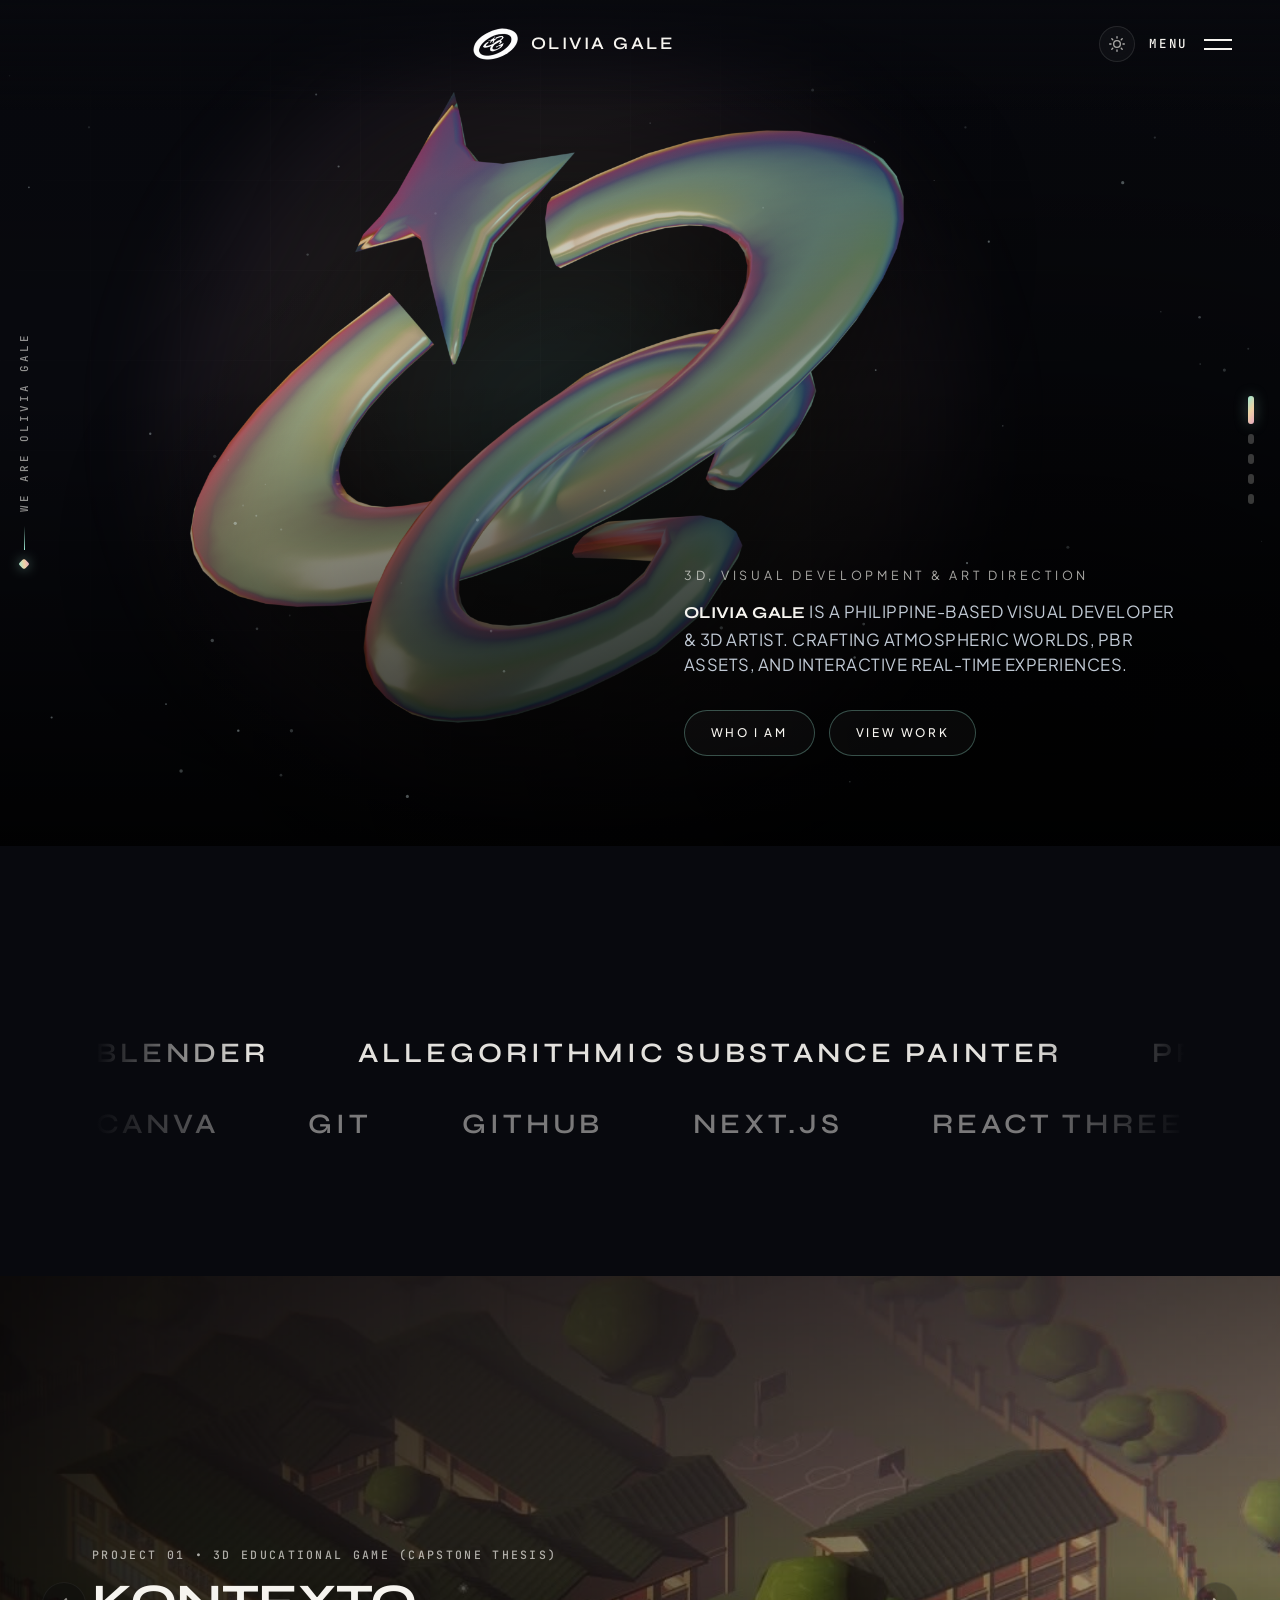
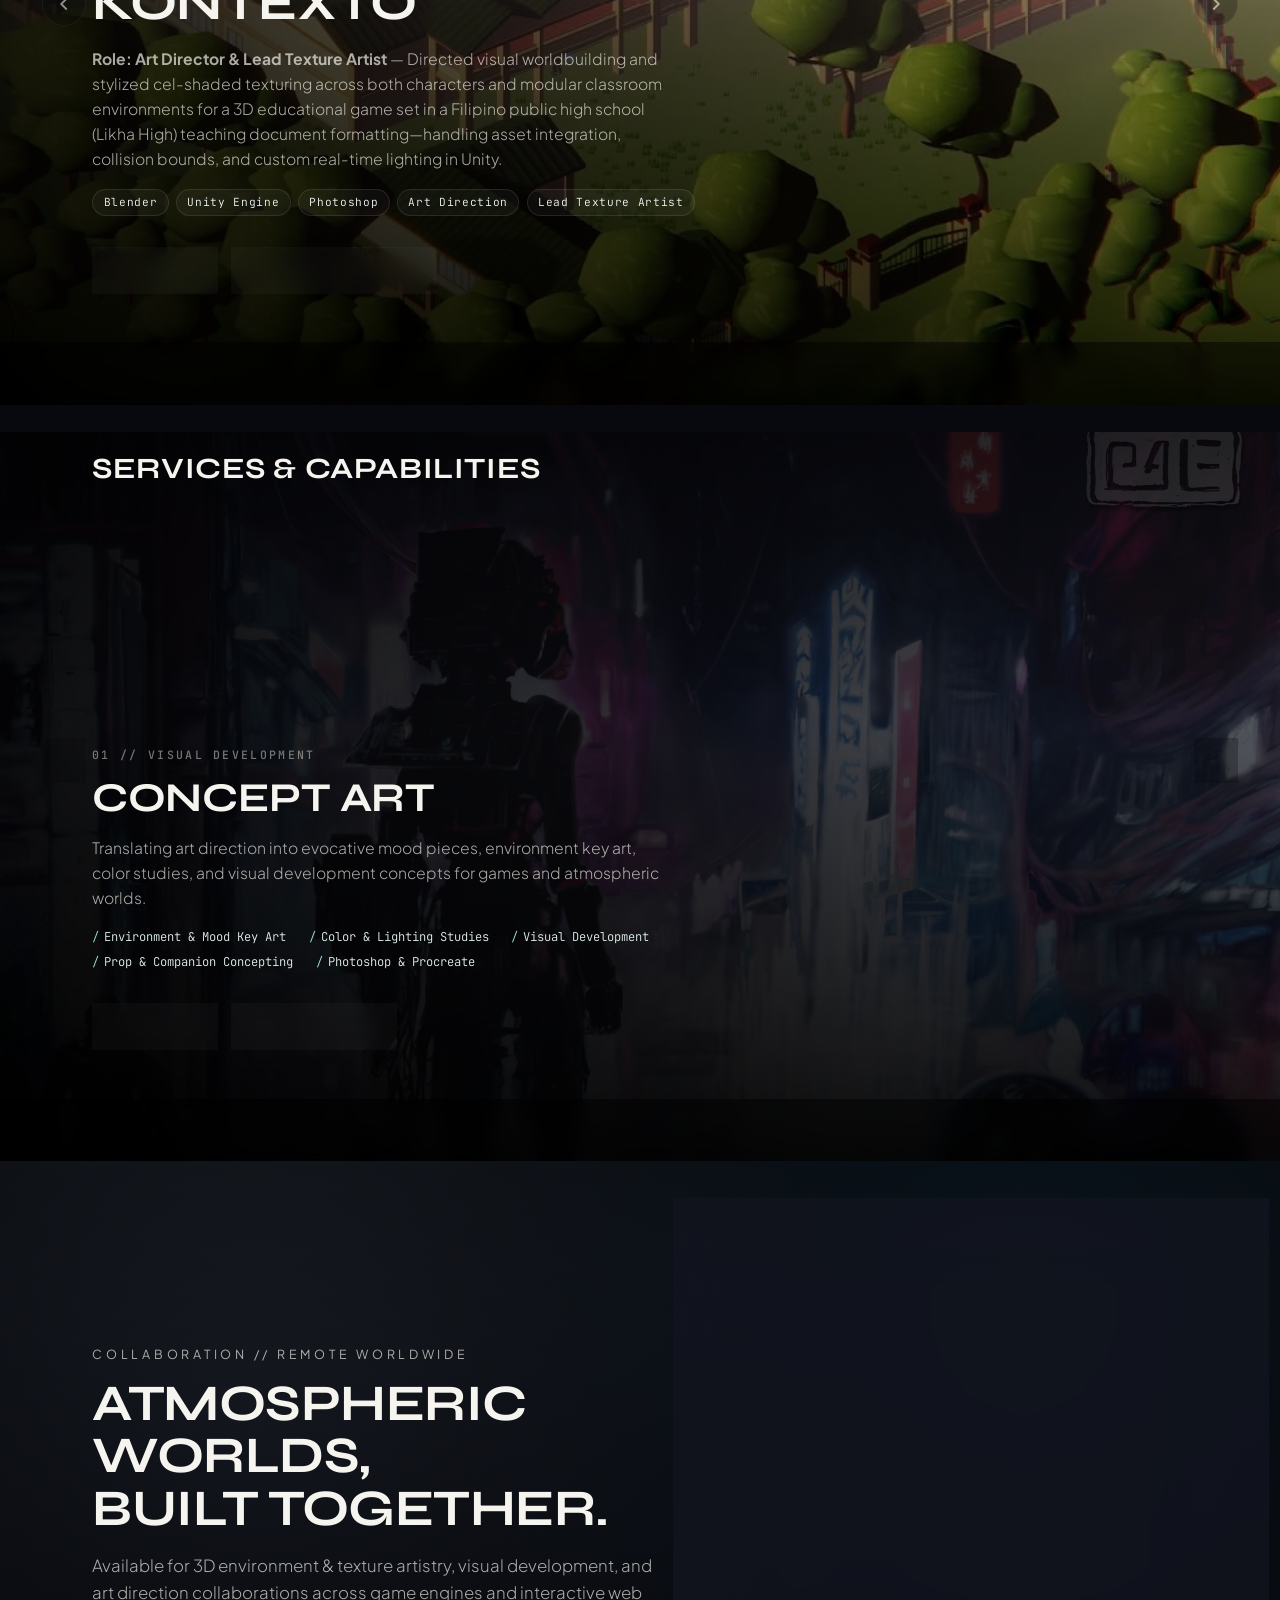
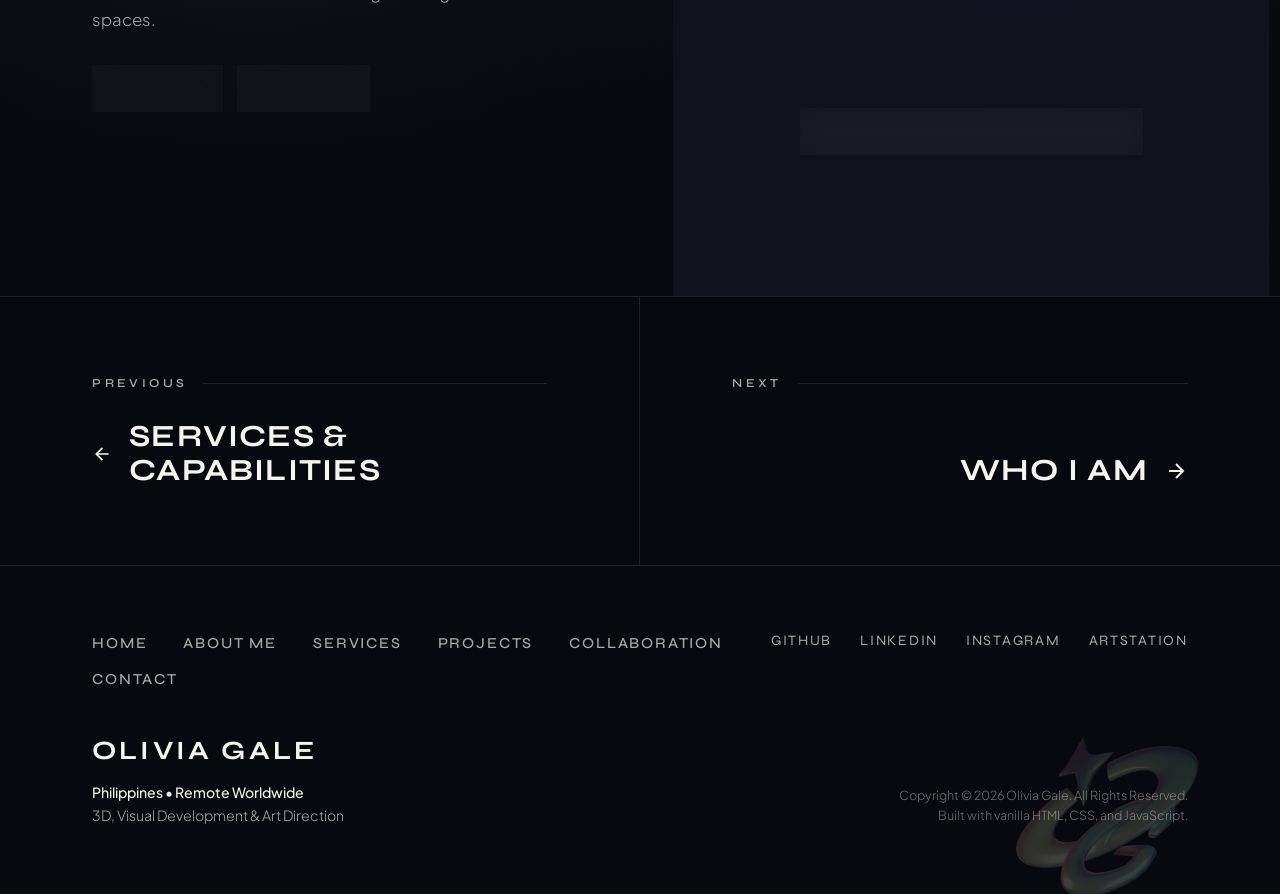
==== commit e1098b09: "Apply mobile responsive layout and theme-adaptive OG navbar logos" ====
--- a/index.html
+++ b/index.html
@@ -40,7 +40,10 @@
       <div class="menu-fader" aria-hidden="true"></div>
 
       <a href="#hero" class="brand-link" aria-label="Olivia Gale Home">
-        <span class="brand-mark">OG</span>
+        <span class="brand-mark">
+          <img src="images/og-brand-mark.png" alt="OG logo" class="brand-mark-img brand-mark-dark" width="46" height="33">
+          <img src="images/og-brand-mark-light.png" alt="OG logo" class="brand-mark-img brand-mark-light" width="46" height="33">
+        </span>
         <span class="brand-wordmark">OLIVIA GALE</span>
       </a>
 
--- a/css/style.css
+++ b/css/style.css
@@ -359,23 +359,40 @@
 }
 
 .brand-mark {
-  display: grid;
-  place-items: center;
-  width: 36px;
-  height: 36px;
-  border-radius: 10px;
-  border: 1px solid var(--hairline-strong);
-  background: rgba(157, 232, 210, 0.06);
-  font-family: var(--font-display);
-  font-size: 0.95rem;
-  font-weight: 700;
-  letter-spacing: 0.06em;
-  transition: border-color 240ms ease, box-shadow 240ms ease;
-}
-
-.brand-link:hover .brand-mark {
-  border-color: var(--pearl-mint);
-  box-shadow: 0 0 18px rgba(157, 232, 210, 0.25);
+  display: inline-flex;
+  align-items: center;
+  justify-content: center;
+  width: 46px;
+  height: 33px;
+  flex-shrink: 0;
+}
+
+.brand-mark-img {
+  display: block;
+  width: 100%;
+  height: 100%;
+  object-fit: contain;
+  transition: filter 240ms ease, transform 240ms var(--ease-pm);
+}
+
+.brand-mark-light {
+  display: none;
+}
+
+.brand-link:hover .brand-mark-img {
+  filter: drop-shadow(0 0 10px rgba(157, 232, 210, 0.4));
+}
+
+[data-theme="light"] .brand-mark-dark {
+  display: none;
+}
+
+[data-theme="light"] .brand-mark-light {
+  display: block;
+}
+
+[data-theme="light"] .brand-link:hover .brand-mark-light {
+  filter: drop-shadow(0 0 8px rgba(31, 122, 108, 0.25));
 }
 
 .brand-wordmark {
@@ -2374,7 +2391,7 @@
 
 @media screen and (max-width: 768px) {
   .nav-bar-container {
-    padding: 20px 24px;
+    padding: 18px 20px;
   }
 
   .menu-bar {
@@ -2383,12 +2400,12 @@
   }
 
   .menu-container {
-    padding: 96px 24px 36px;
+    padding: 92px 20px 36px;
   }
 
   .panel.pm-type {
-    min-height: 86vh;
-    padding: 110px 24px 56px;
+    min-height: 82vh;
+    padding: 104px 20px 48px;
   }
 
   .hero-bg-artwork {
@@ -2396,29 +2413,29 @@
     left: 50%;
     width: 118vw;
     height: 62vh;
-    opacity: 0.85;
+    opacity: 0.78;
   }
 
   .panel.landscape-panel.partners {
     width: 100%;
-    padding: 4rem 24px 4.5rem;
+    padding: 3.5rem 20px 4rem;
   }
 
   .panel.showcase-transition-fold,
   .panel.services-transition-fold {
     margin-bottom: 0;
-    padding: 2.5rem 0 1rem;
+    padding: 2rem 0 0.75rem;
   }
 
   .panel.showcase-panel,
   .panel.expertise-panel {
     height: auto;
-    min-height: 600px;
+    min-height: 540px;
   }
 
   ._3d-pane {
-    min-height: 540px;
-    padding-top: 3.5rem;
+    min-height: 500px;
+    padding-top: 4.5rem;
   }
 
   .pane-visual-stage {
@@ -2427,14 +2444,33 @@
 
   .showcase-landing-title,
   .expertise-title-block {
-    margin-bottom: 92px;
+    margin-bottom: 84px;
   }
 
   .slider-large-hit-area--left,
   .slider-large-hit-area--right {
-    width: 44px;
-    min-width: 44px;
-    bottom: 68px;
+    top: 16px;
+    bottom: auto;
+    width: 40px;
+    min-width: 40px;
+    height: 40px;
+    border-radius: 999px;
+    border: 1px solid var(--border);
+    background: var(--glass);
+  }
+
+  .slider-large-hit-area--left {
+    left: auto;
+    right: 64px;
+  }
+
+  .slider-large-hit-area--right {
+    right: 16px;
+  }
+
+  .tab-item {
+    padding: 16px 14px;
+    font-size: 0.78rem;
   }
 
   .about-quick-facts {
@@ -3048,6 +3084,128 @@
   transform: translate3d(0, 0, 0);
 }
 
+@media screen and (max-width: 768px) {
+  .panel.landscape-panel.careers.contact-split-panel {
+    padding: 3.75rem 20px;
+  }
+
+  .contact-card {
+    padding: 1.35rem;
+  }
+
+  .meta-row {
+    flex-wrap: wrap;
+    gap: 0.35rem 1rem;
+  }
+
+  .services-page-hero {
+    padding: 6.5rem 0 3rem;
+  }
+
+  .case-overview,
+  .case-pipeline,
+  .case-gallery,
+  .service-band,
+  .story-section,
+  .story-toolkit-band {
+    padding: 3.25rem 0;
+  }
+
+  .project--panel.showcase-hero {
+    height: clamp(280px, 60vw, 400px);
+  }
+
+  .about-hero-art {
+    width: 92vw;
+    right: -12vw;
+    top: 32%;
+    opacity: 0.14;
+  }
+
+  .showcase-footer-banner {
+    min-height: 260px;
+    padding: 3.25rem 0;
+  }
+
+  .page-flow--element {
+    padding: 2.25rem 20px;
+  }
+
+  .footer {
+    padding: 3rem 0 3.25rem;
+  }
+
+  .footer::after {
+    width: 180px;
+    height: 104px;
+    right: 8px;
+    bottom: -6px;
+    opacity: 0.16;
+  }
+
+  .footer--link-group {
+    gap: 0.65rem 1.4rem;
+  }
+
+  .modal-backdrop {
+    padding: 12px;
+  }
+
+  .modal-body {
+    padding: 1.5rem 1.25rem 1.75rem;
+  }
+}
+
+@media screen and (max-width: 480px) {
+  .brand-mark {
+    width: 38px;
+    height: 27px;
+  }
+
+  .brand-wordmark {
+    font-size: 0.95rem;
+    letter-spacing: 0.1em;
+  }
+
+  .nav-right-controls {
+    gap: 10px;
+  }
+
+  .preamble.label-menu {
+    display: none;
+  }
+
+  .hero-btn-group,
+  .project-slide-actions,
+  .case-cta-row,
+  .modal-actions {
+    flex-direction: column;
+    align-items: stretch;
+  }
+
+  .hero-btn-group .btn.link-button,
+  .project-slide-actions .btn.link-button,
+  .case-cta-row .btn.link-button,
+  .modal-actions .btn.link-button {
+    width: 100%;
+  }
+
+  .gallery-caption {
+    flex-direction: column;
+    align-items: flex-start;
+    gap: 0.35rem;
+  }
+
+  .services-jump-links {
+    gap: 0.45rem;
+  }
+
+  .services-jump-link {
+    font-size: 0.66rem;
+    padding: 0.45rem 0.75rem;
+  }
+}
+
 @media (prefers-reduced-motion: reduce) {
   .hero-bg-artwork,
   .hero-glow-orb {
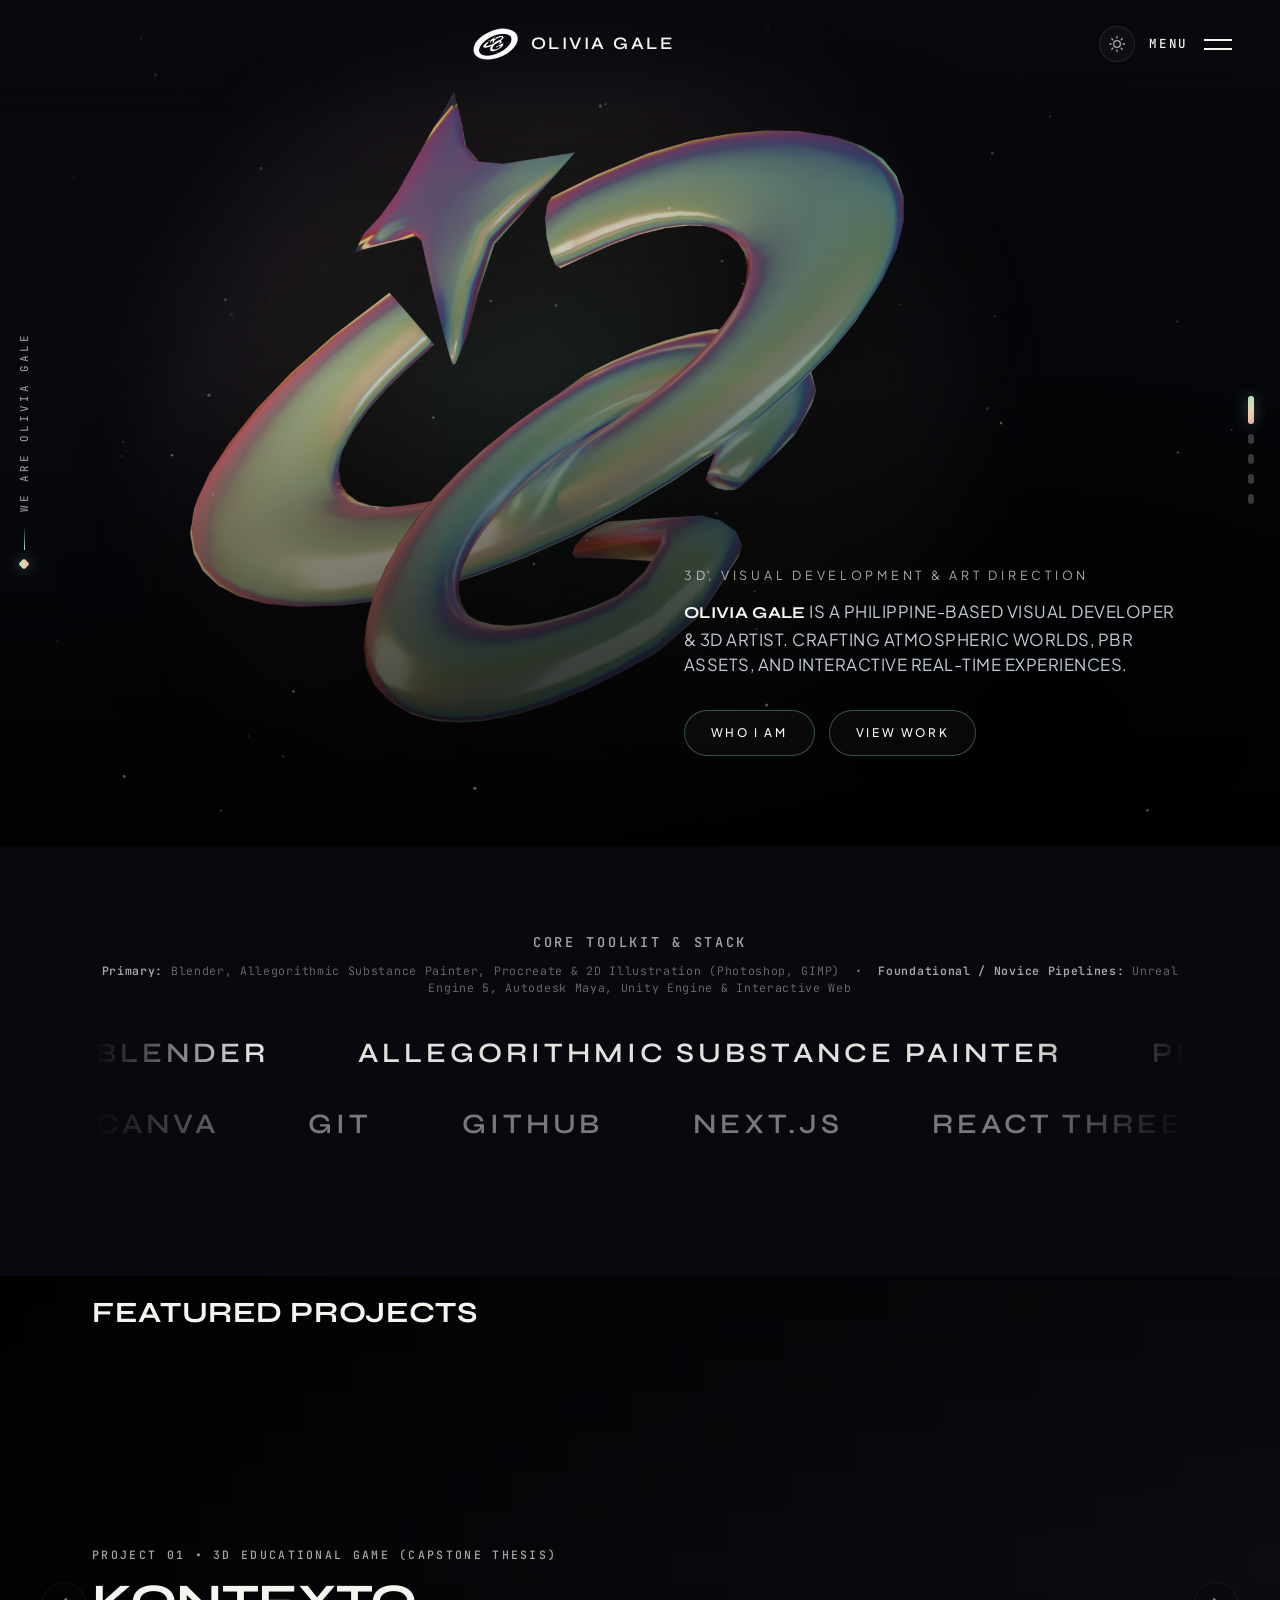
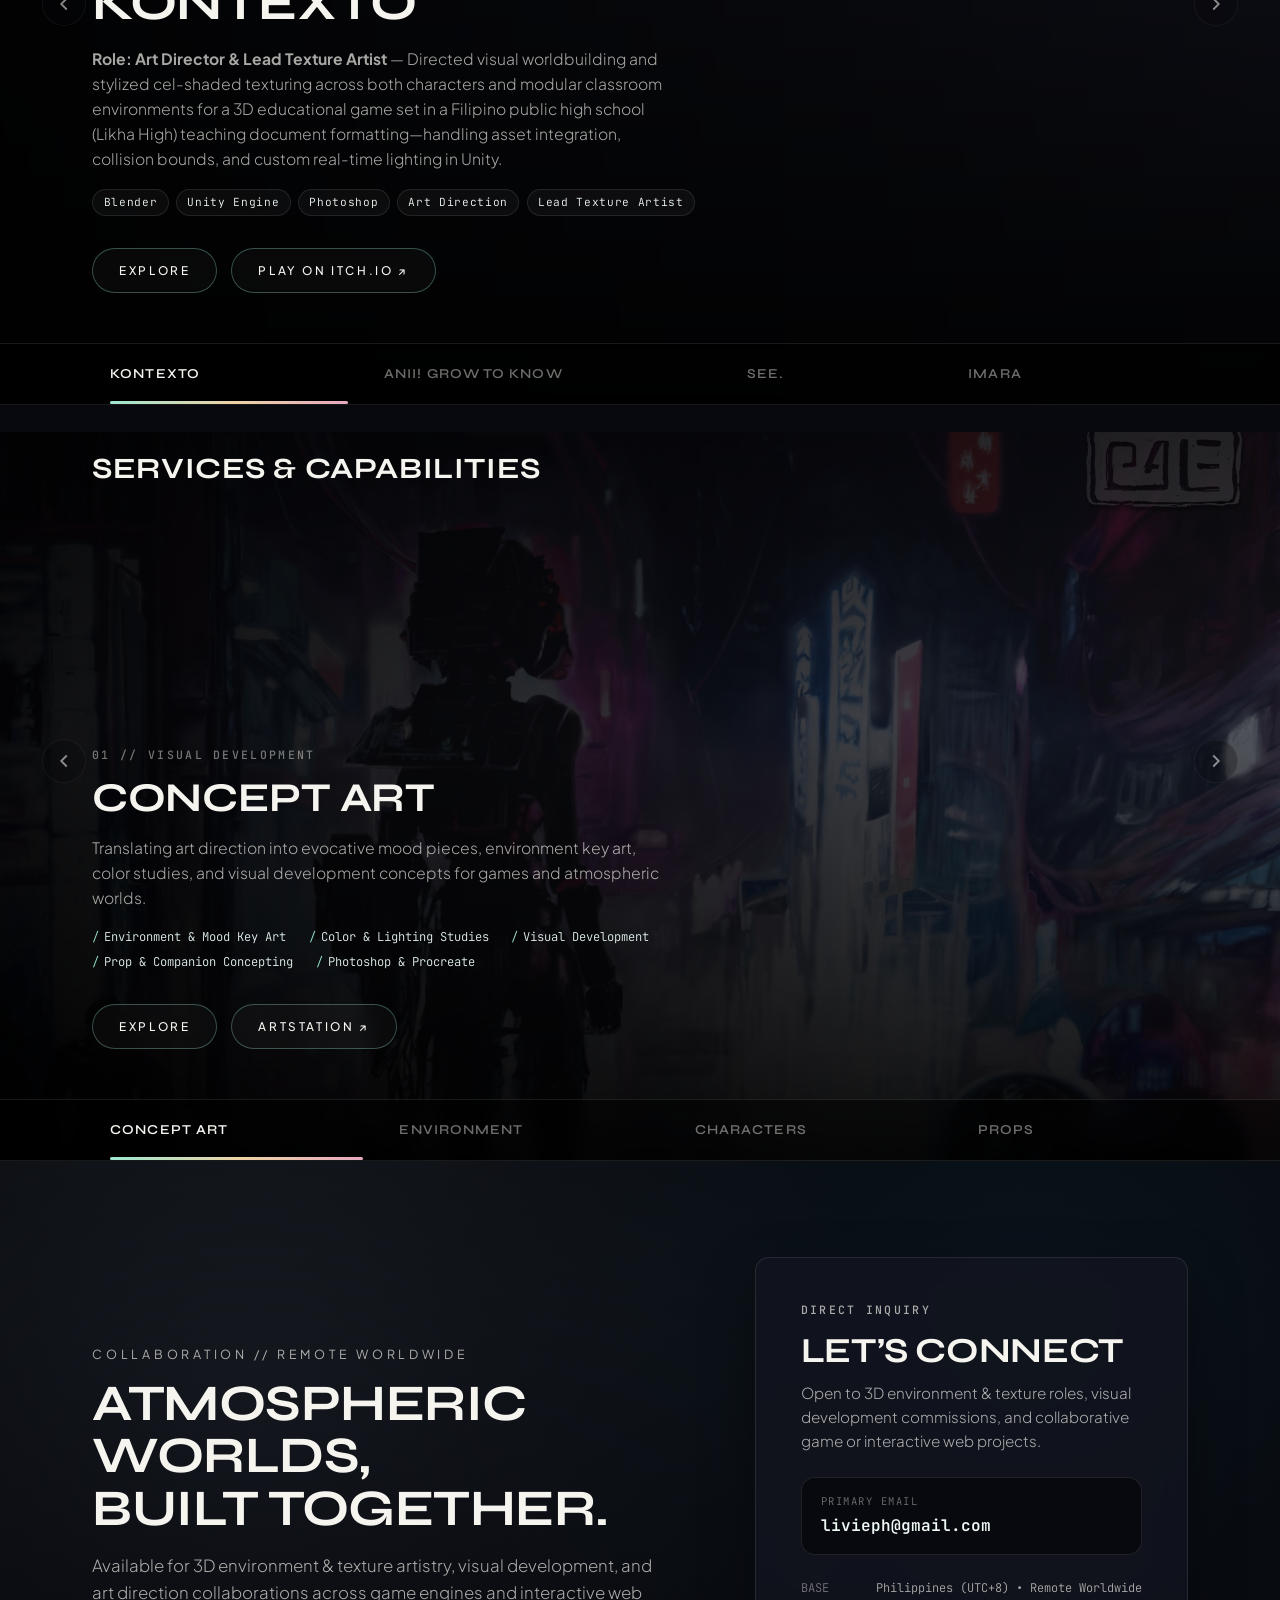
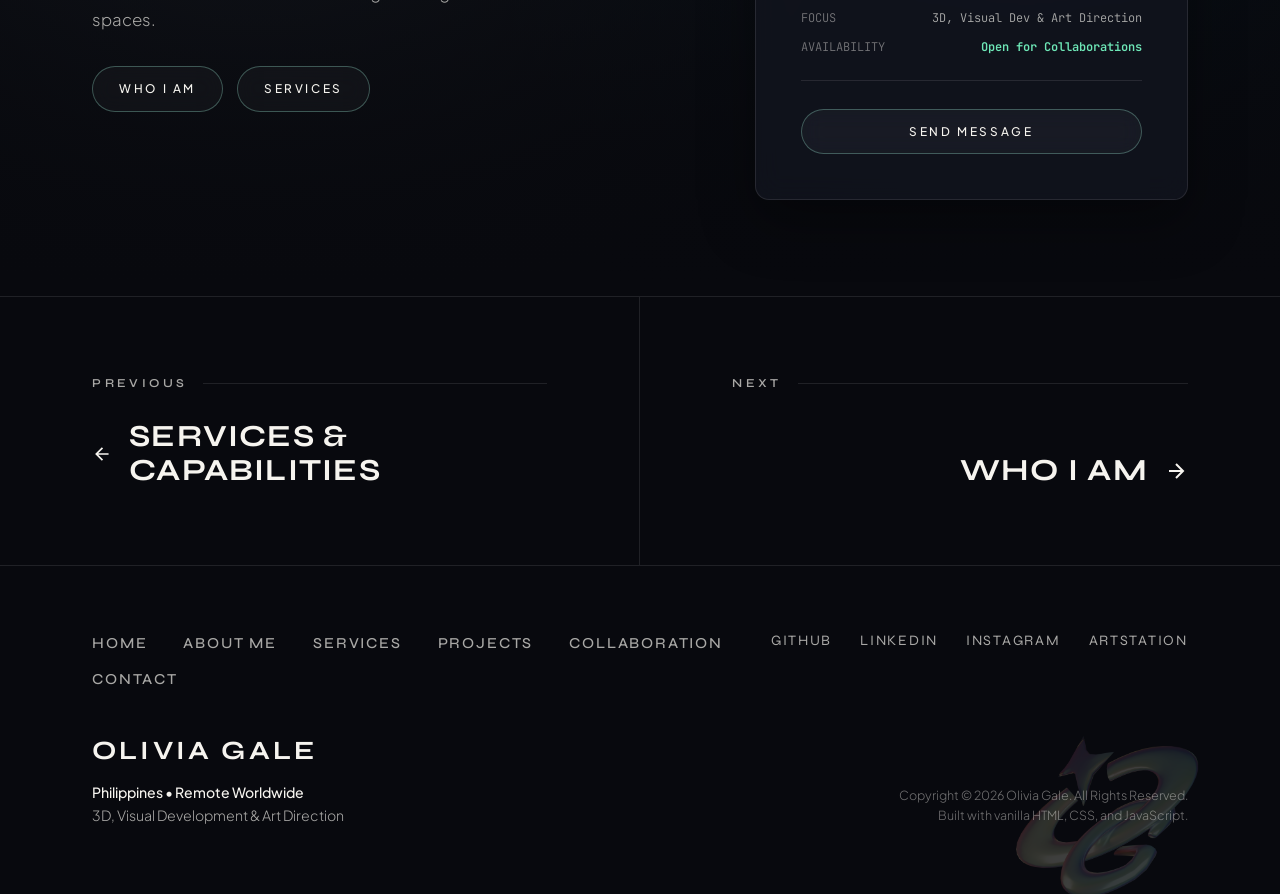
==== commit 050a330f: "Add isometric environment image to services and feature deck" ====
--- a/index.html
+++ b/index.html
@@ -454,7 +454,7 @@
 
           <!-- Service Slide 2 -->
           <article class="_3d-pane expertise-pane" data-index="1">
-            <img src="images/service-environment.jpg" alt="" class="expertise-bg-photo" aria-hidden="true" loading="lazy">
+            <img src="images/service-environment-2.jpg" alt="" class="expertise-bg-photo" aria-hidden="true" loading="lazy">
             <div class="slider-fader left-weighted"></div>
             <div class="expertise-title-block">
               <div class="base-grid slider-content-grid added-bottom-space">
--- a/css/style.css
+++ b/css/style.css
@@ -2899,7 +2899,8 @@
   margin-left: auto;
 }
 
-.characters-pair-grid {
+.characters-pair-grid,
+.environment-pair-grid {
   display: grid;
   grid-template-columns: 0.85fr 1.15fr;
   gap: 1.5rem;
@@ -2924,6 +2925,7 @@
 @media screen and (max-width: 640px) {
   .service-band-list,
   .characters-pair-grid,
+  .environment-pair-grid,
   .about-pillars-grid {
     grid-template-columns: 1fr;
   }
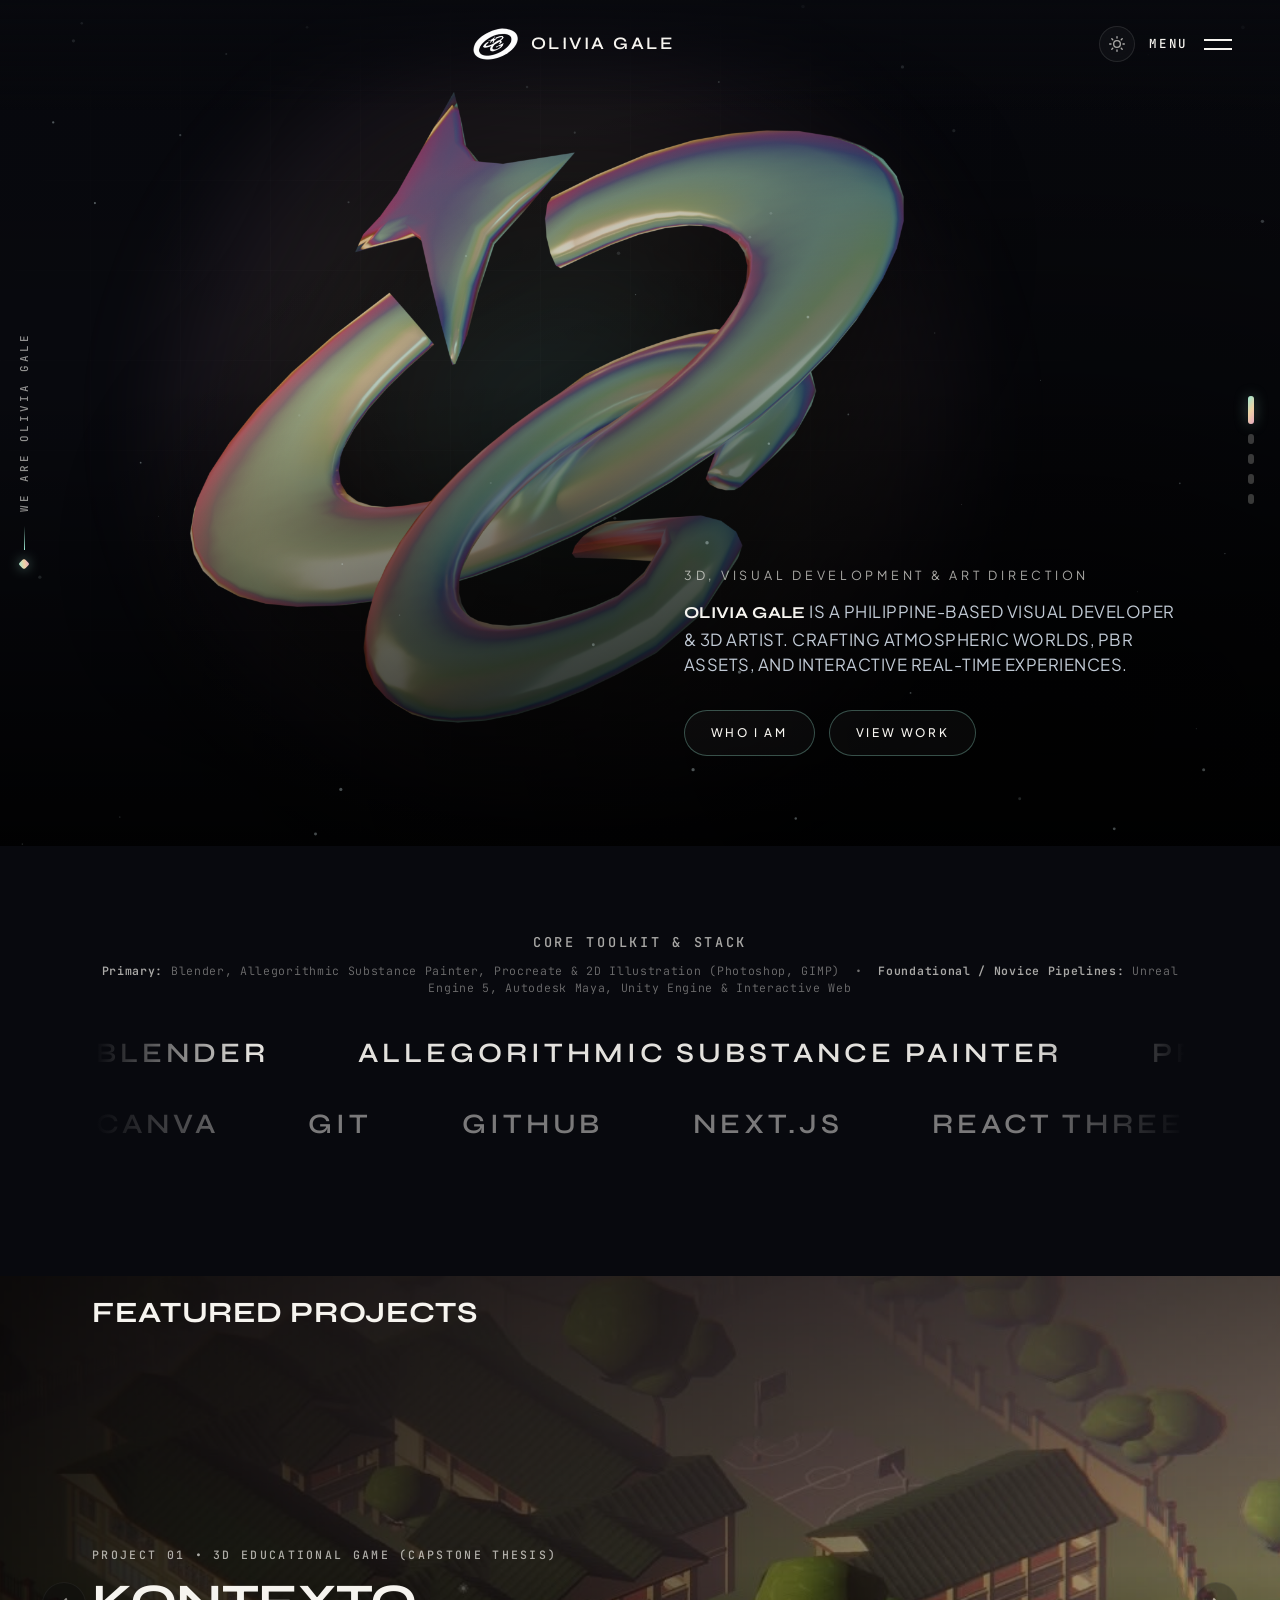
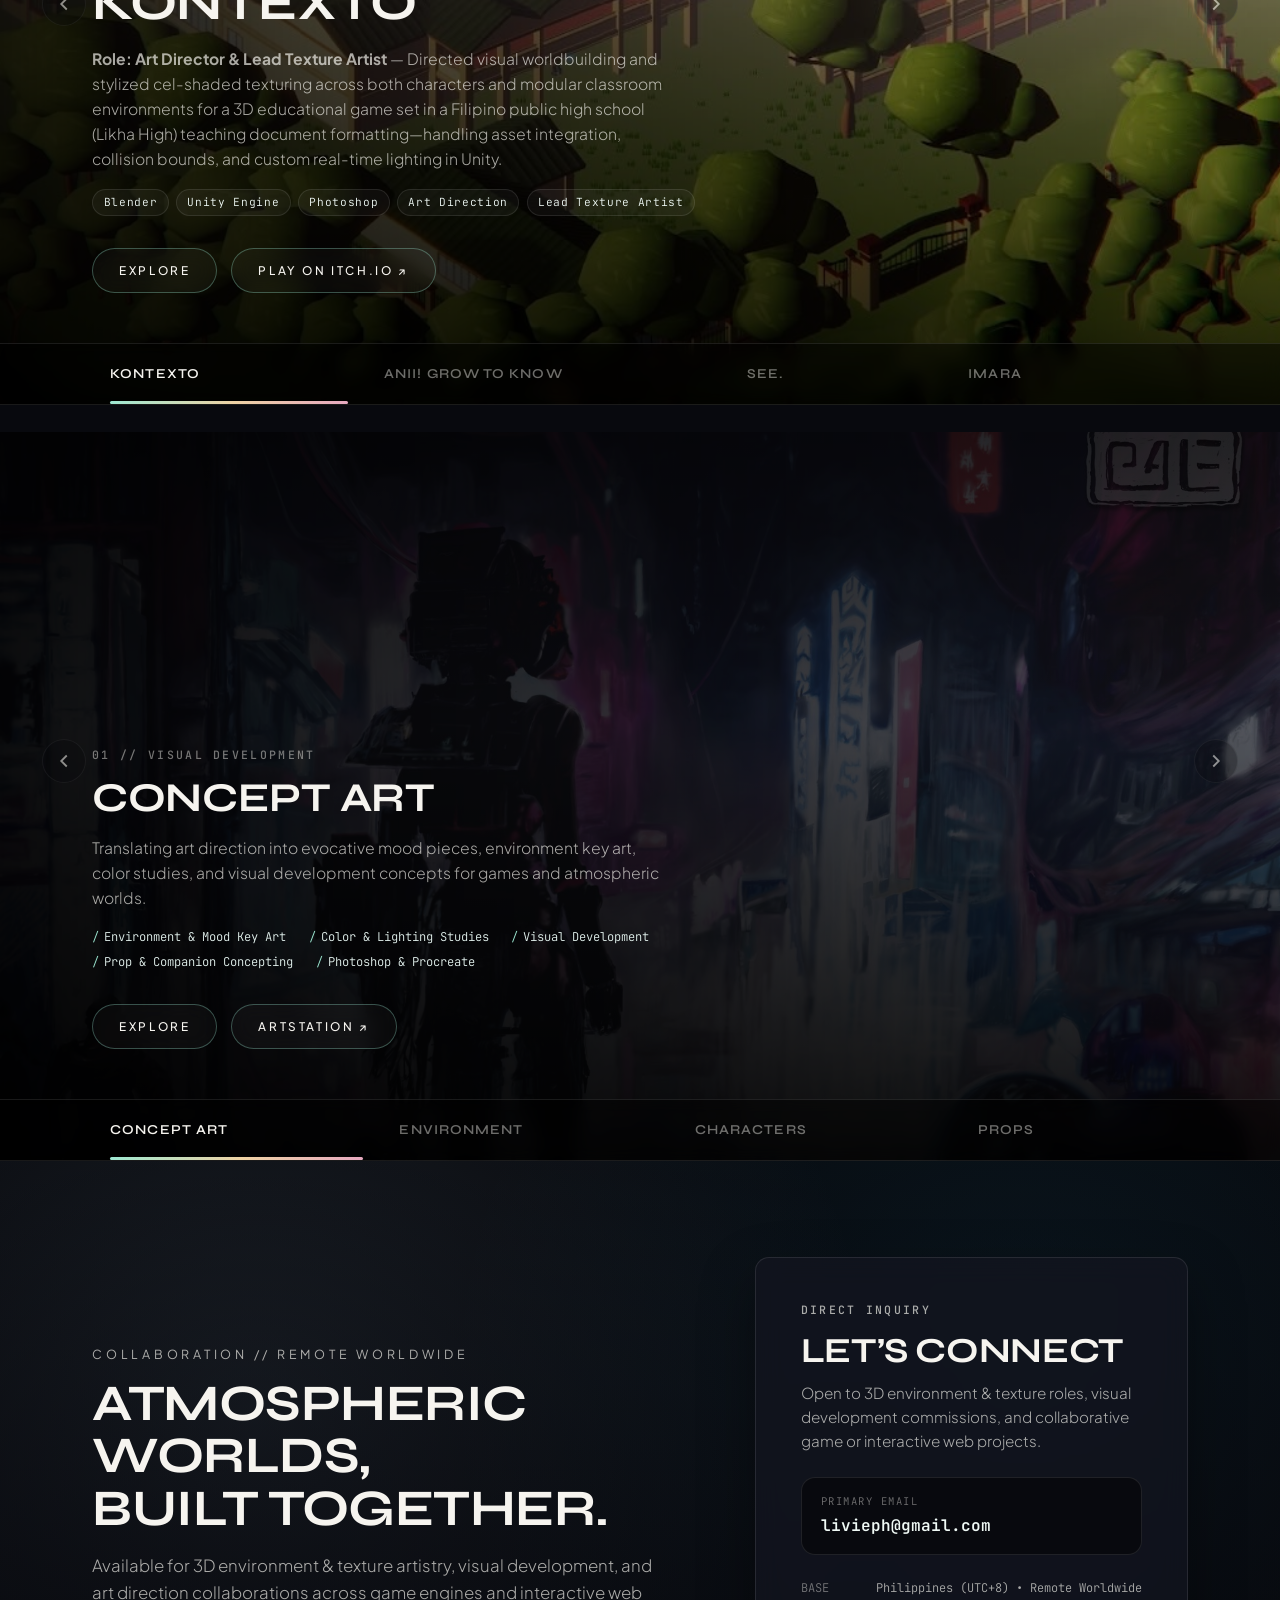
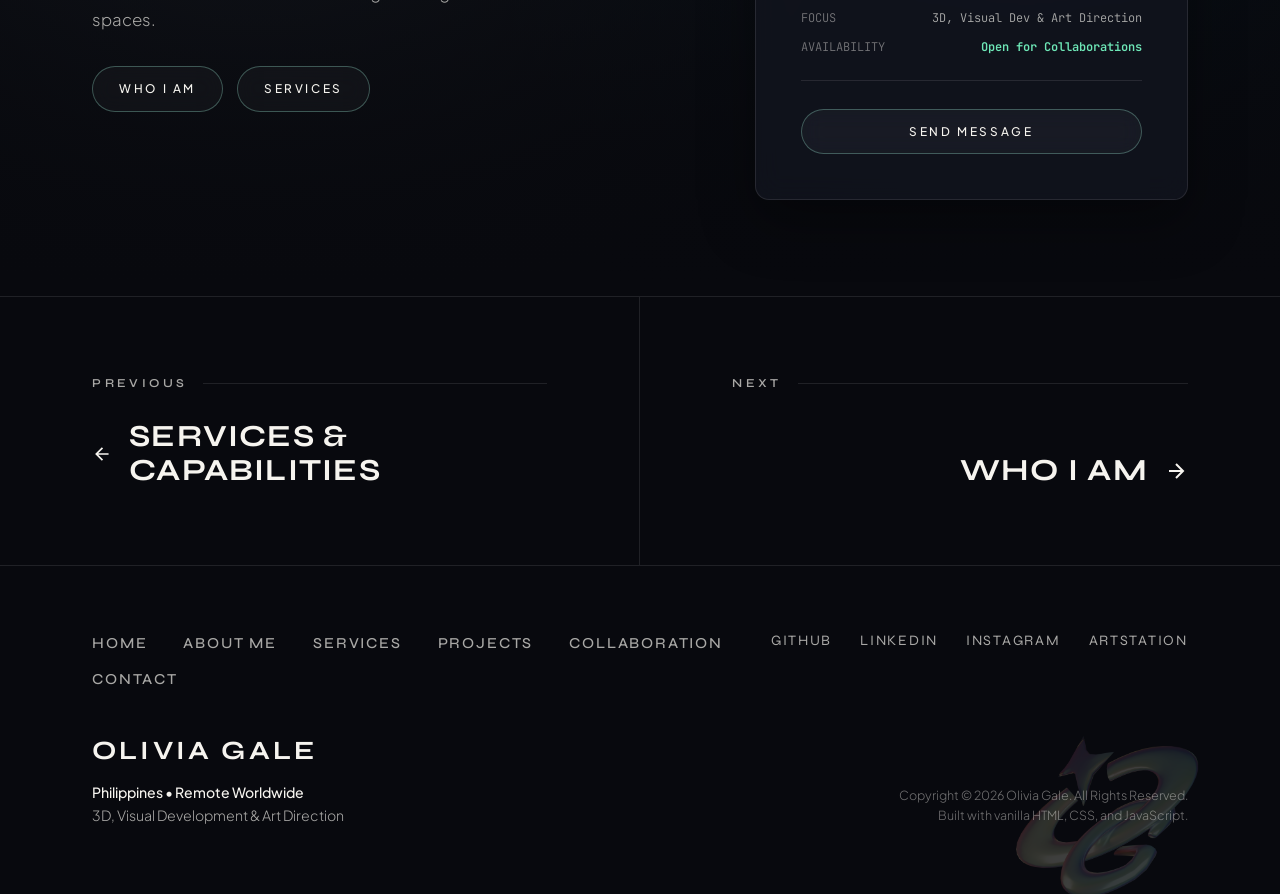
==== commit 33a3f51c: "Update hero scroll indicator label to I AM OLIVIA GALE" ====
--- a/index.html
+++ b/index.html
@@ -28,7 +28,7 @@
       <div class="scroll-icon-mouse"></div>
       <div class="scroll-arrow-line"></div>
     </div>
-    <div class="scroll-indicator-label" id="page-decorator-label">WE ARE OLIVIA GALE</div>
+    <div class="scroll-indicator-label" id="page-decorator-label">I AM OLIVIA GALE</div>
   </div>
 
   <!-- Right Vertical Scroll Marker Rail (auto-populated from [anchor-name]) -->
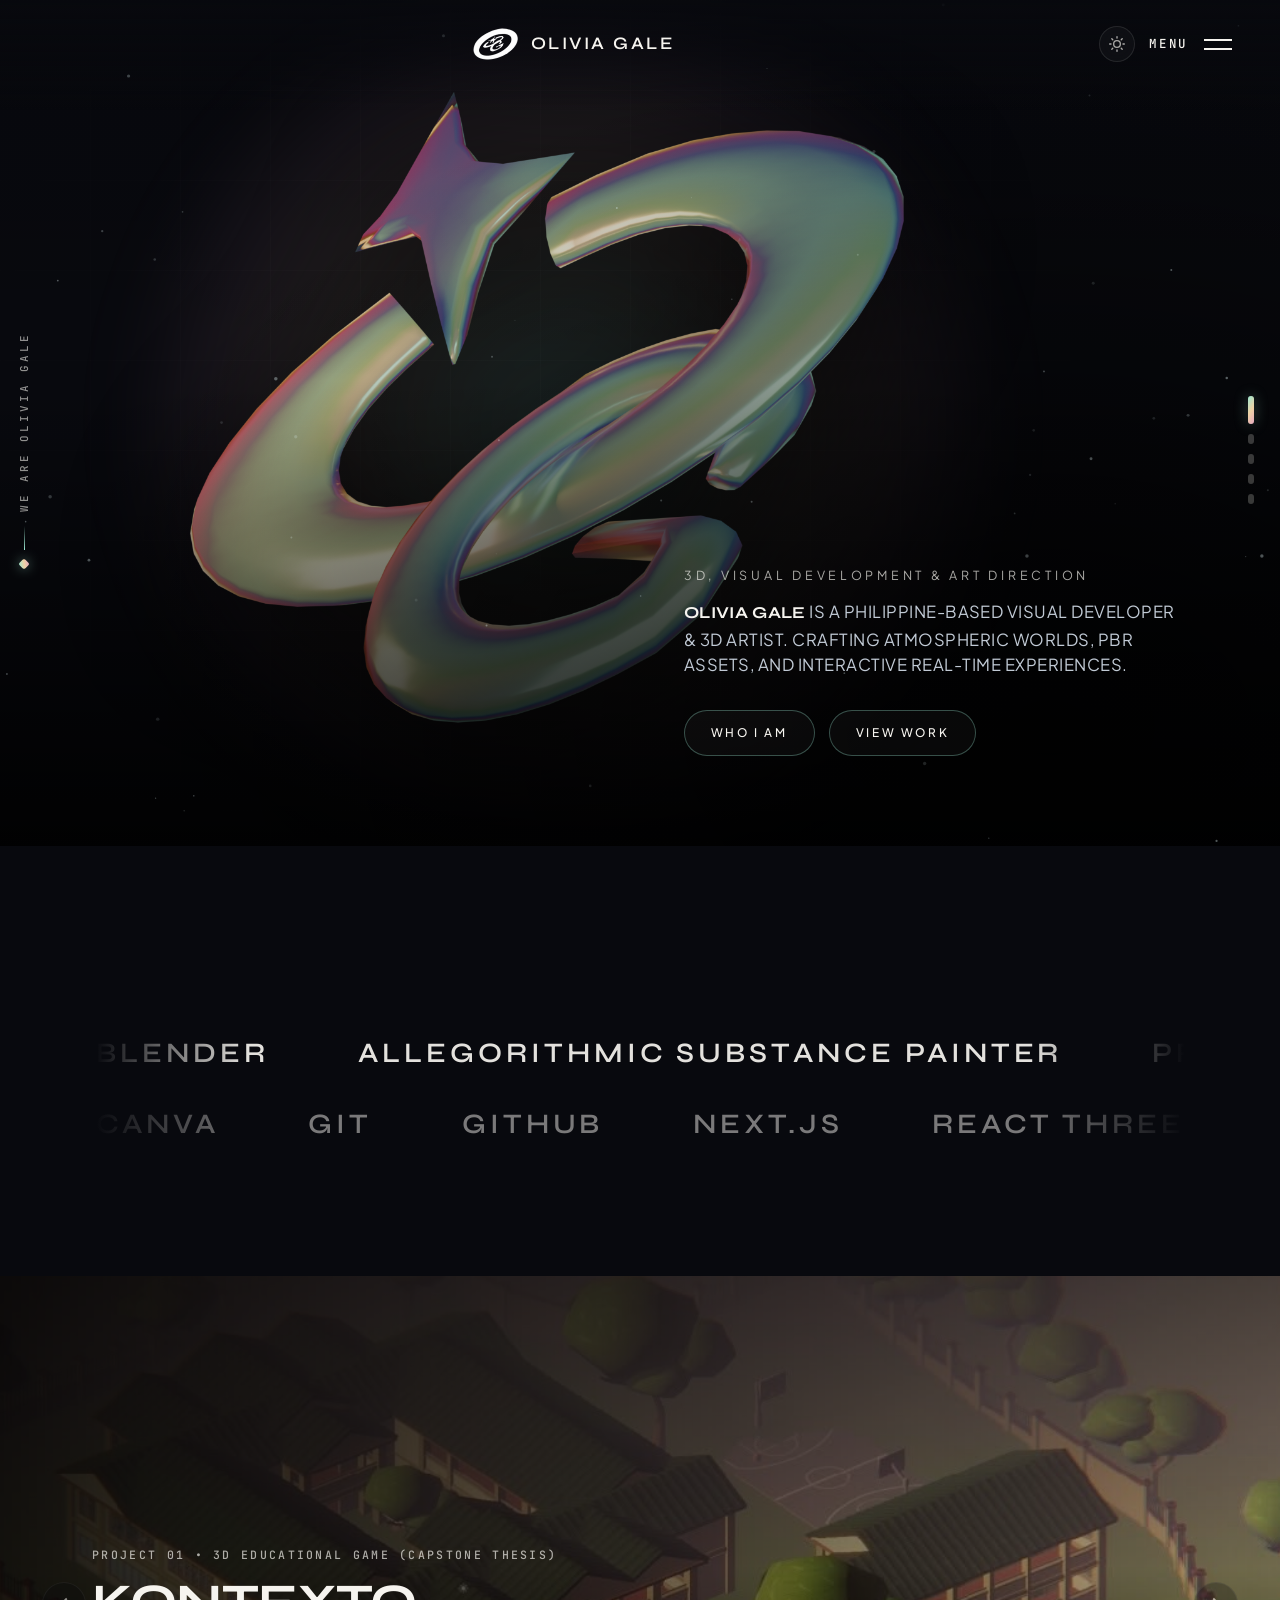
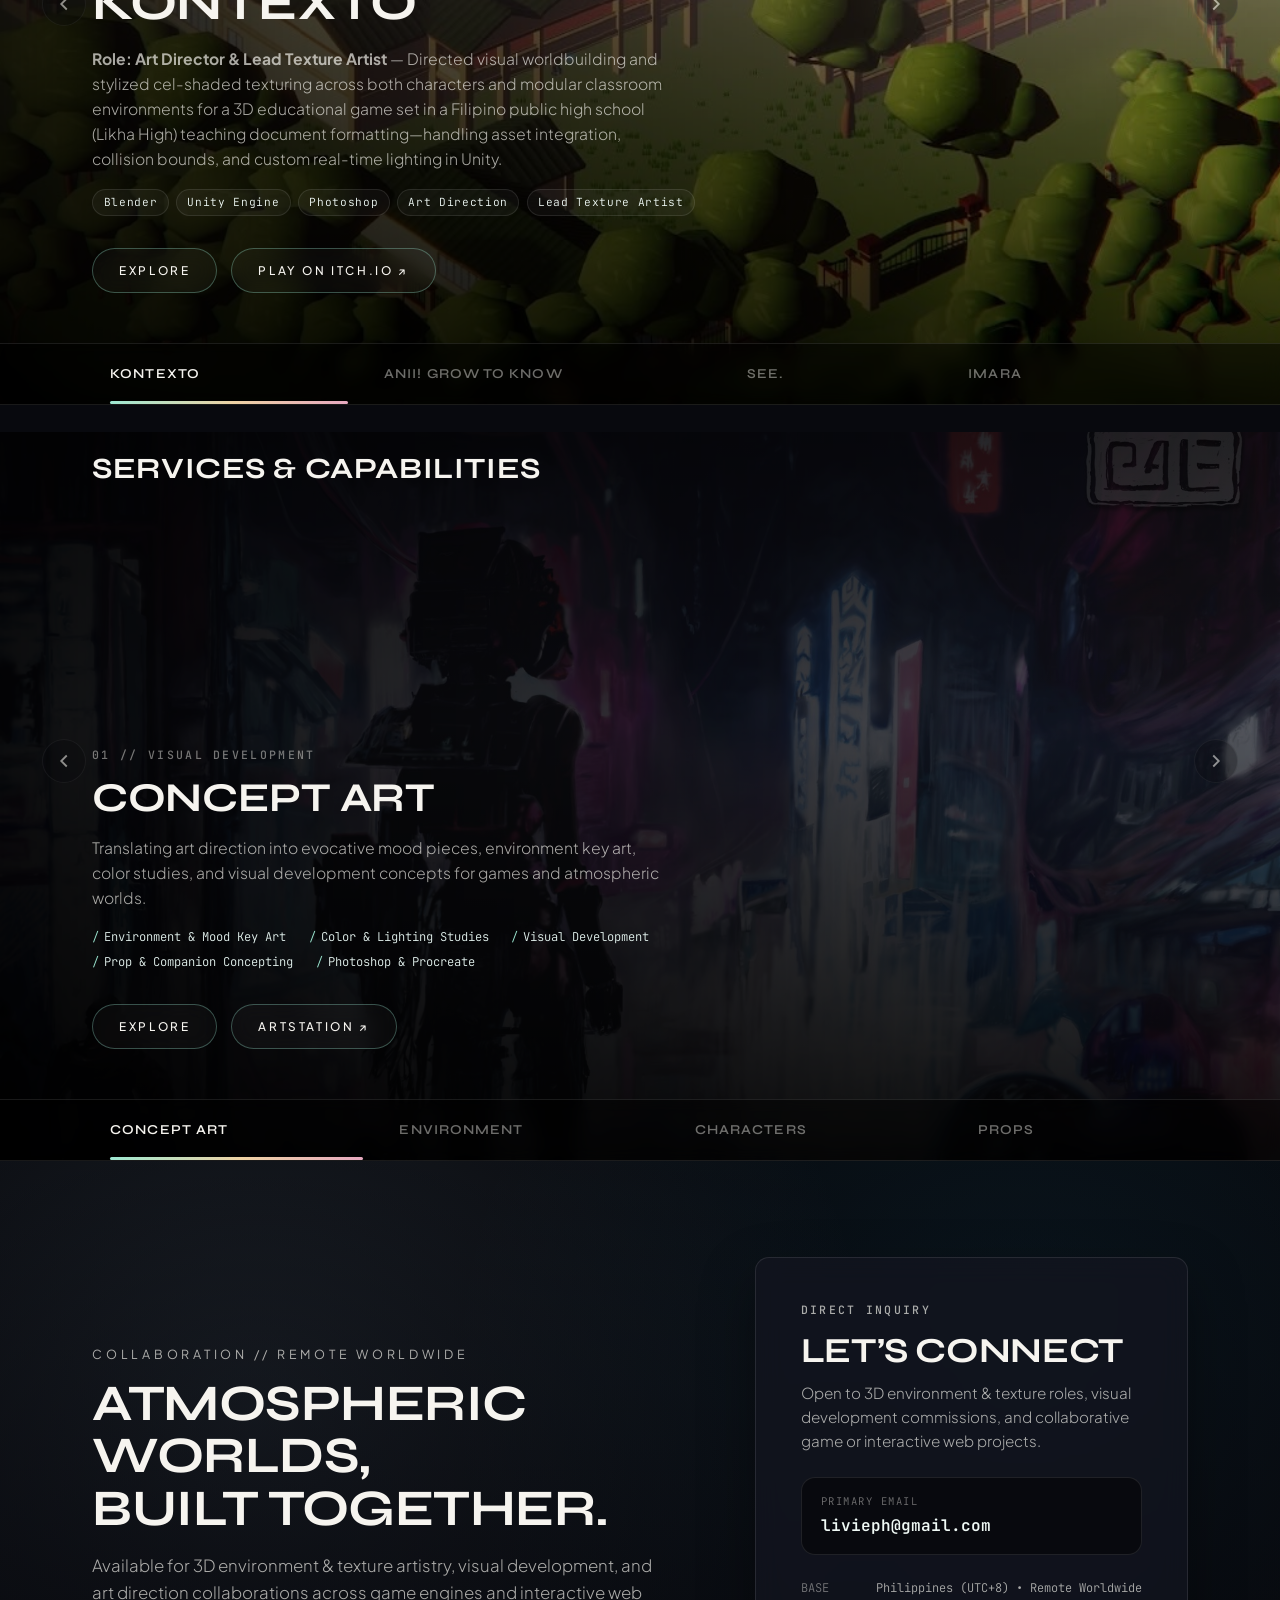
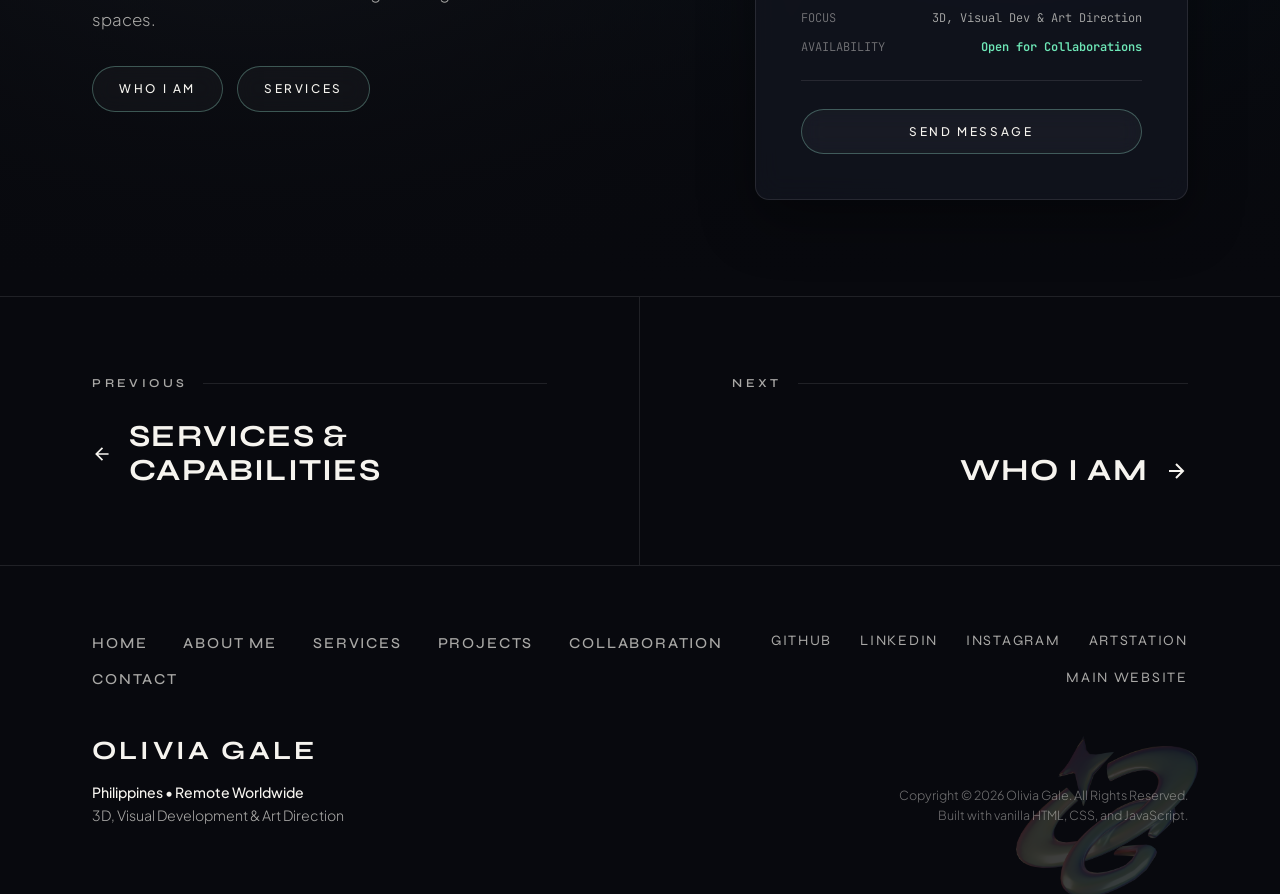
==== commit b568cfc4: "Add Main Website link across navigation, about, and footer" ====
--- a/index.html
+++ b/index.html
@@ -132,6 +132,7 @@
             <a href="https://www.linkedin.com/in/olivia-gale-gerochi-4aab9029a/" target="_blank" rel="noopener noreferrer" class="nav-socmed-link" aria-label="LinkedIn">LinkedIn</a>
             <a href="https://www.instagram.com/livie.gale/" target="_blank" rel="noopener noreferrer" class="nav-socmed-link" aria-label="Instagram">Instagram</a>
             <a href="https://www.artstation.com/gnocchi_gerochi6" target="_blank" rel="noopener noreferrer" class="nav-socmed-link" aria-label="ArtStation">ArtStation</a>
+            <a href="https://owleaveyah.github.io/worldMainPage-oliviaGale/" target="_blank" rel="noopener noreferrer" class="nav-socmed-link" aria-label="Main Website">Main Website</a>
           </div>
         </div>
       </div>
@@ -660,6 +661,7 @@
           <a href="https://www.linkedin.com/in/olivia-gale-gerochi-4aab9029a/" target="_blank" rel="noopener noreferrer" class="footer--socmed-link">LinkedIn</a>
           <a href="https://www.instagram.com/livie.gale/" target="_blank" rel="noopener noreferrer" class="footer--socmed-link">Instagram</a>
           <a href="https://www.artstation.com/gnocchi_gerochi6" target="_blank" rel="noopener noreferrer" class="footer--socmed-link">ArtStation</a>
+          <a href="https://owleaveyah.github.io/worldMainPage-oliviaGale/" target="_blank" rel="noopener noreferrer" class="footer--socmed-link">Main Website</a>
         </div>
 
         <div class="footer-bottom-details">
